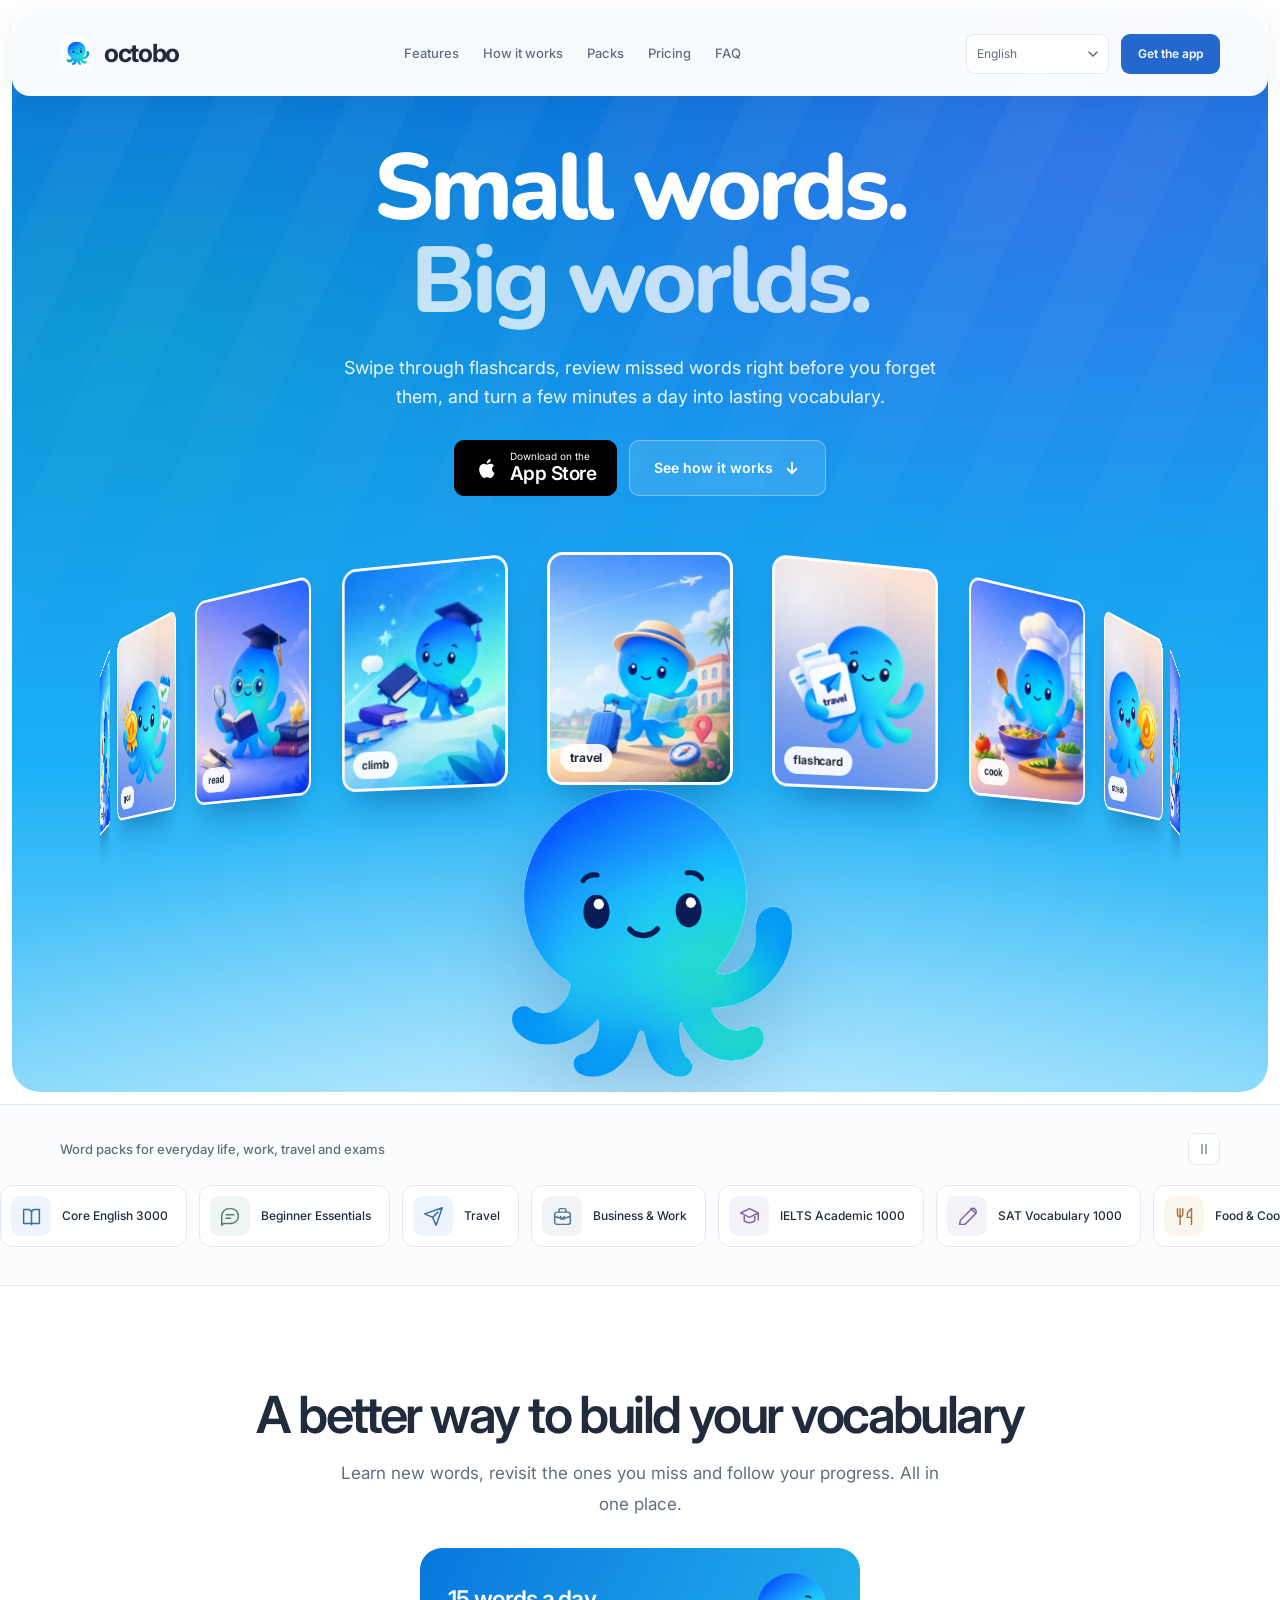
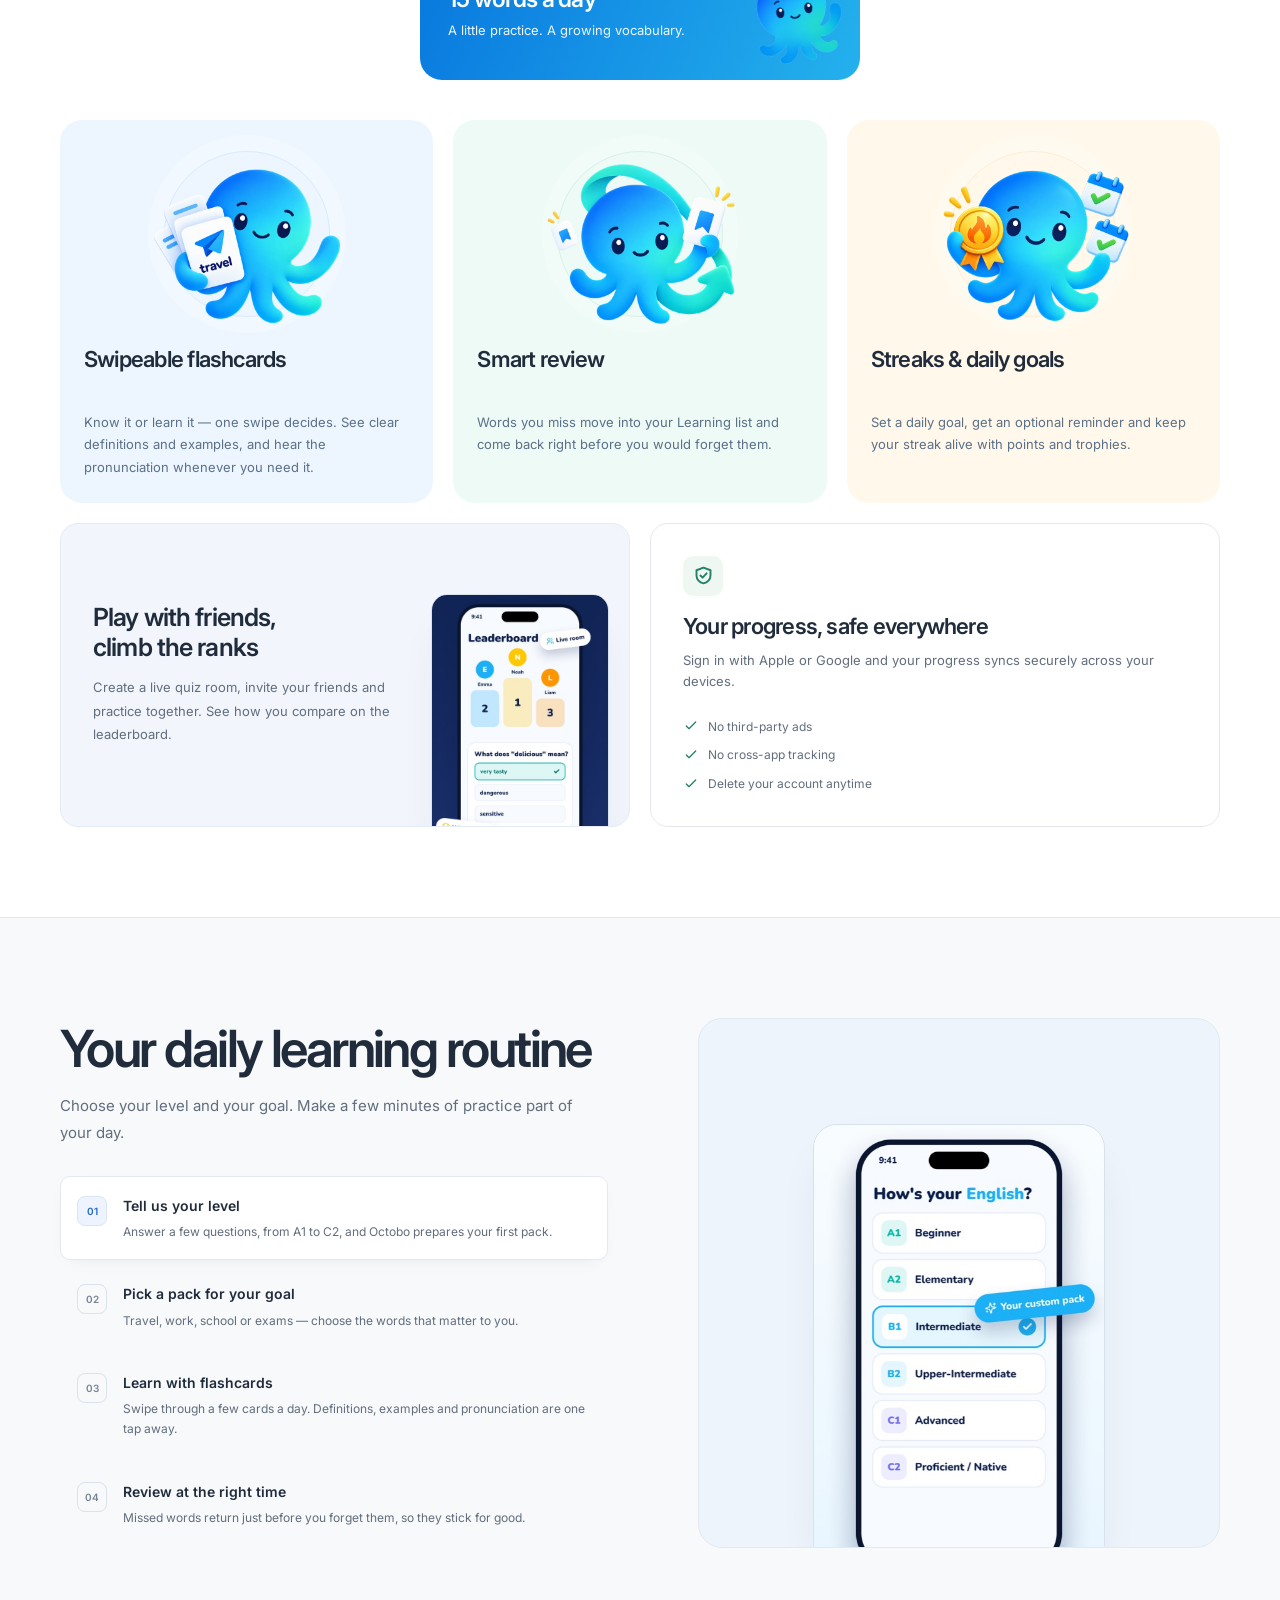
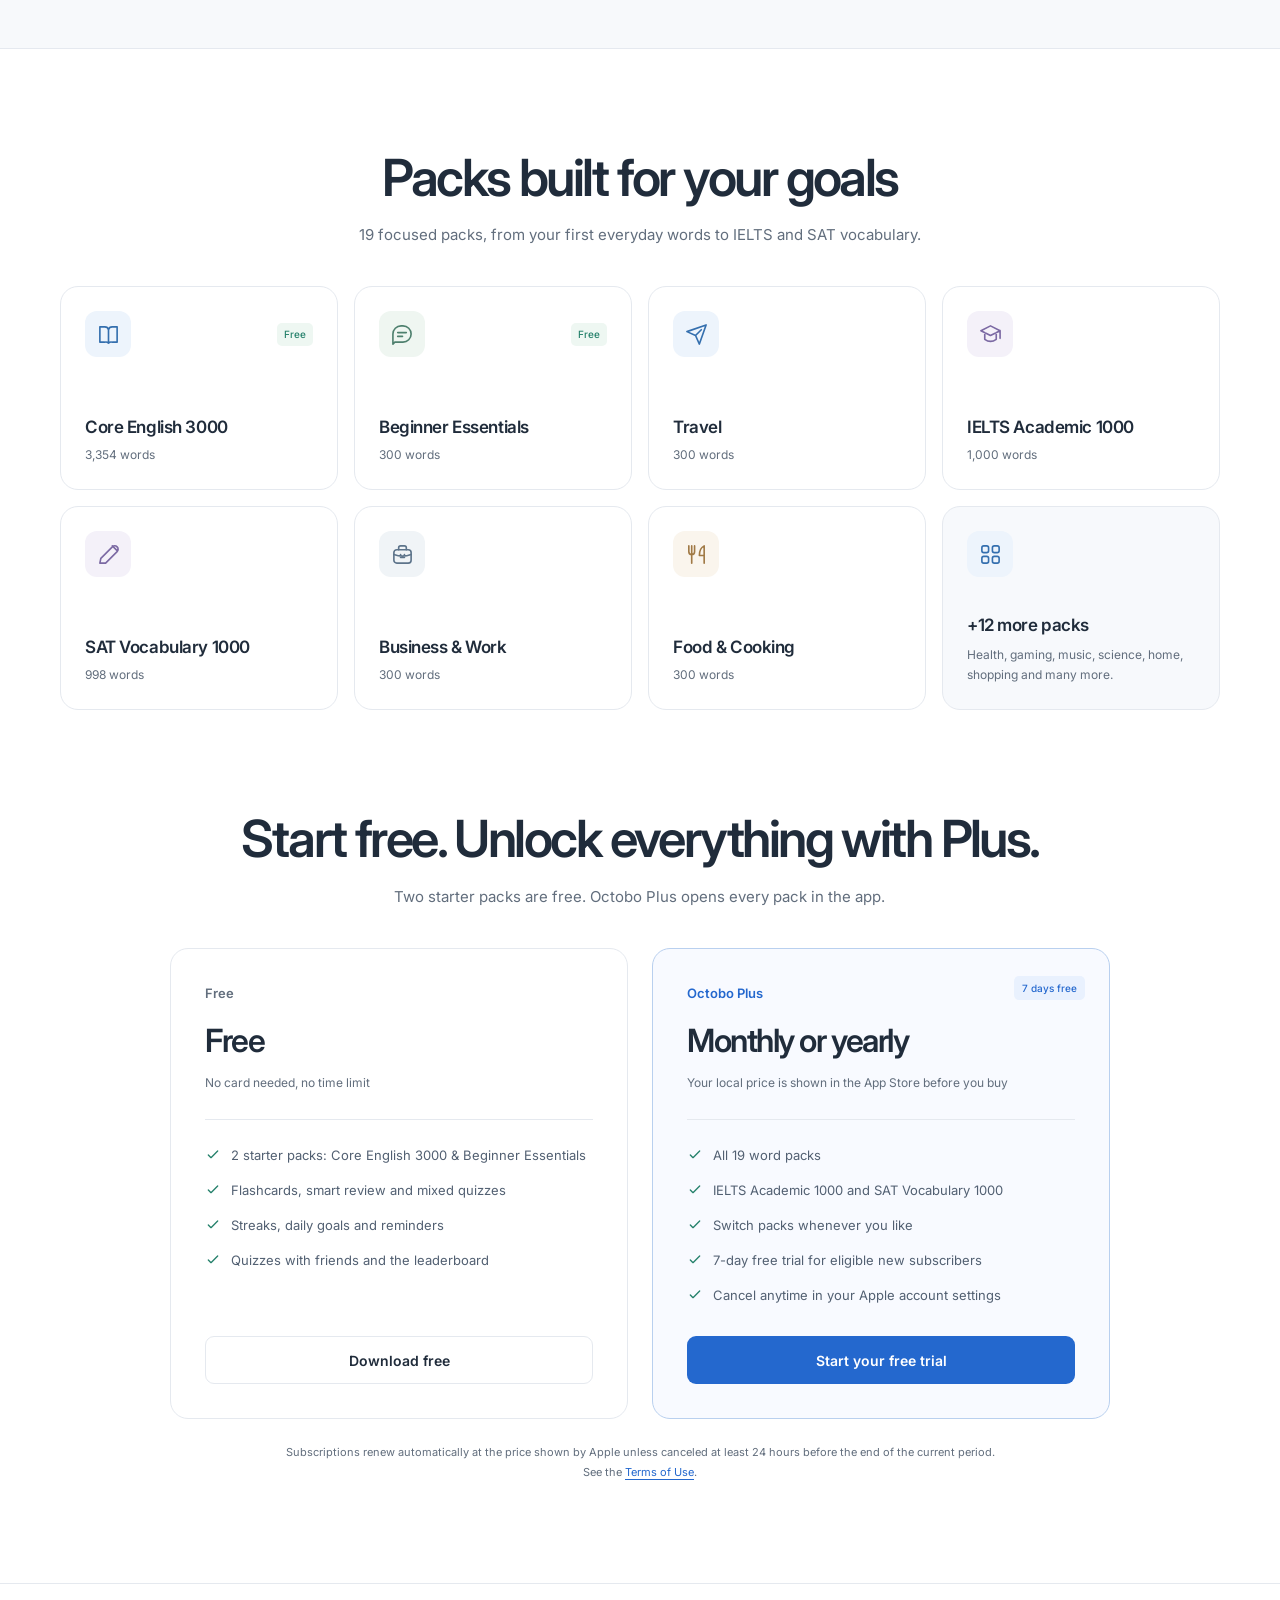
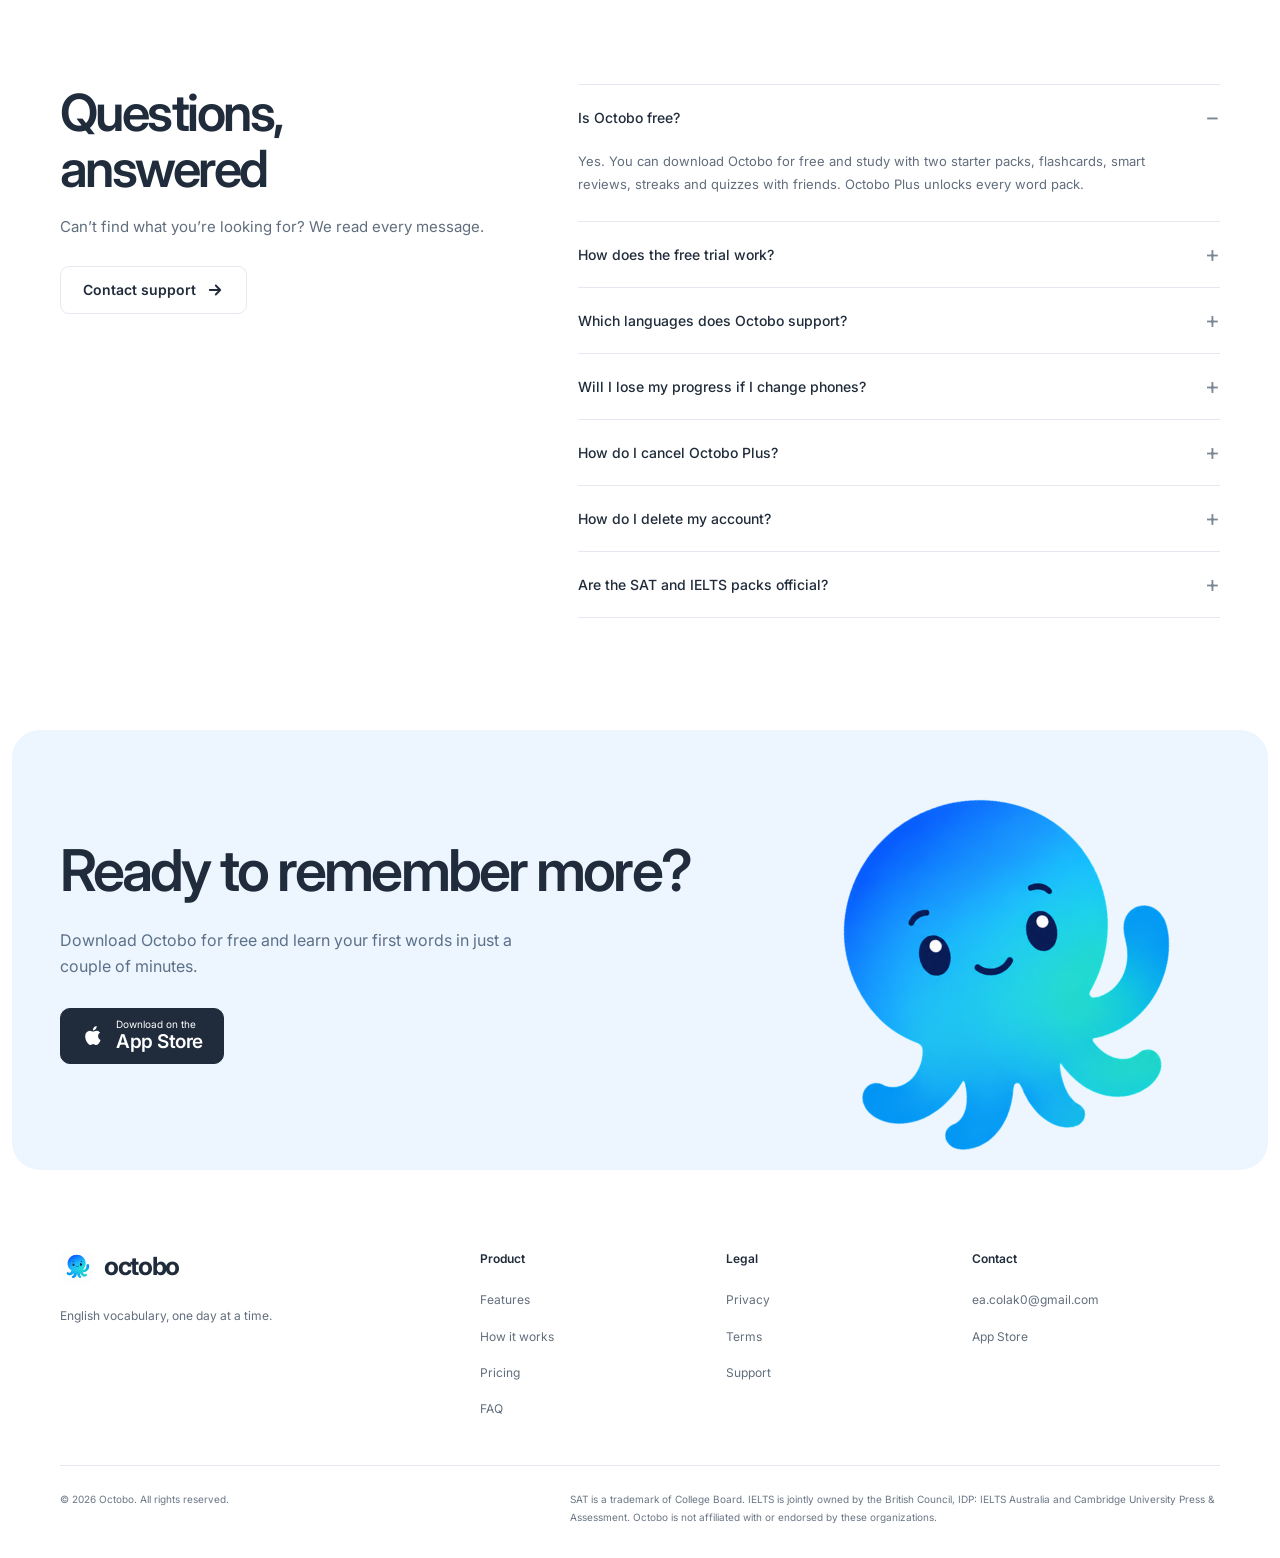
==== index.html @ dd105e6d "Use Octobo illustrations in the hero photo ring Replace the Unsplash stock photos with crops of the " ====
<!doctype html>
<html lang="en" class="no-js">
<head>
  <meta charset="utf-8">
  <meta name="viewport" content="width=device-width, initial-scale=1, viewport-fit=cover">
  <title>Octobo — Learn English words you never forget</title>
  <meta name="description" content="Octobo is an English vocabulary app for iPhone with swipeable flashcards, smart reviews, word packs for every goal, and quizzes with friends." data-i18n-content="home.desc">
  <meta name="theme-color" content="#ffffff">
  <meta name="color-scheme" content="light">
  <meta property="og:title" content="Octobo — Learn English words you never forget">
  <meta property="og:description" content="Swipeable flashcards, smart reviews and word packs for every goal.">
  <meta property="og:image" content="assets/img/mascot.png">
  <meta name="apple-itunes-app" content="app-id=6791548412">
  <link rel="icon" href="assets/img/icon.png">
  <link rel="apple-touch-icon" href="assets/img/icon.png">
  <link rel="preconnect" href="https://fonts.googleapis.com">
  <link rel="preconnect" href="https://fonts.gstatic.com" crossorigin>
  <link rel="stylesheet" href="https://fonts.googleapis.com/css2?family=Inter:wght@400;500;600;700;800&family=Nunito:wght@700;800;900&display=swap">
  <link rel="stylesheet" href="assets/styles.css">
</head>
<body class="home" data-title-key="home.title">

  <header class="nav">
    <div class="nav-inner">
      <a class="brand" href="index.html"><img src="assets/img/icon.png" alt="" width="36" height="36">octobo</a>
      <nav class="nav-links" aria-label="Main">
        <a href="#features" data-i18n="nav.features">Features</a>
        <a href="#how" data-i18n="nav.how">How it works</a>
        <a href="#packs" data-i18n="nav.packs">Packs</a>
        <a href="#pricing" data-i18n="nav.pricing">Pricing</a>
        <a href="#faq" data-i18n="nav.faq">FAQ</a>
      </nav>
      <div class="nav-end">
        <label><span class="visually-hidden" data-i18n="lang.label">Language</span><select class="lang-select lang-picker" aria-label="Language" data-i18n-label="lang.label"></select></label>
        <a class="btn btn-primary nav-cta" href="https://apps.apple.com/app/id6791548412" data-i18n="nav.getapp">Get the app</a>
        <button class="menu-toggle" type="button" aria-expanded="false" aria-label="Menu" data-i18n-label="nav.menu"><span></span><span></span><span></span></button>
      </div>
    </div>
    <div class="mobile-menu">
      <a href="#features" data-i18n="nav.features">Features</a>
      <a href="#how" data-i18n="nav.how">How it works</a>
      <a href="#packs" data-i18n="nav.packs">Packs</a>
      <a href="#pricing" data-i18n="nav.pricing">Pricing</a>
      <a href="#faq" data-i18n="nav.faq">FAQ</a>
      <select class="lang-select lang-picker" aria-label="Language" data-i18n-label="lang.label"></select>
      <a class="btn btn-primary" href="https://apps.apple.com/app/id6791548412" data-i18n="nav.getapp">Get the app</a>
    </div>
  </header>

  <main>
    <!-- Hero -->
    <div class="frame hero-frame">
      <div class="bubbles" data-bubbles="22" aria-hidden="true"></div>
      <section class="hero">
        <div class="hero-copy">
        <h1 data-i18n="hero.h1">Small words.<br><span class="soft">Big worlds.</span></h1>
        <p class="lede" data-i18n="hero.lede">Swipe through flashcards, review missed words right before you forget them, and turn a few minutes a day into lasting vocabulary.</p>
        <div class="hero-actions">
          <a class="store-btn" href="https://apps.apple.com/app/id6791548412">
            <svg viewBox="0 0 24 24" aria-hidden="true"><path d="M16.37 12.62c-.02-2.3 1.88-3.4 1.96-3.46-1.07-1.56-2.73-1.77-3.32-1.8-1.41-.14-2.76.83-3.47.83-.72 0-1.82-.81-2.99-.79-1.54.02-2.96.9-3.75 2.27-1.6 2.78-.41 6.89 1.15 9.14.76 1.1 1.67 2.34 2.86 2.3 1.15-.05 1.58-.74 2.97-.74 1.38 0 1.77.74 2.98.72 1.24-.02 2.02-1.12 2.77-2.23.87-1.28 1.23-2.52 1.25-2.58-.03-.01-2.39-.92-2.41-3.66zM14.1 5.86c.63-.77 1.06-1.83.94-2.89-.91.04-2.02.61-2.67 1.37-.58.67-1.1 1.76-.96 2.8 1.02.08 2.06-.52 2.69-1.28z"/></svg>
            <span><small data-i18n="store.small">Download on the</small><strong data-i18n="store.big">App Store</strong></span>
          </a>
          <a class="btn btn-glass" href="#how"><span data-i18n="hero.secondary">See how it works</span><svg viewBox="0 0 24 24" fill="none" stroke="currentColor" stroke-width="2.4" stroke-linecap="round" stroke-linejoin="round" aria-hidden="true"><path d="M12 5v14M6 13l6 6 6-6"/></svg></a>
        </div>

        </div>
        <div class="hero-stage" aria-hidden="true">
          <div class="photo-arc">
            <div class="photo-ring">
              <figure class="photo-card" style="--i:0"><img src="assets/img/arc/travel.webp" alt="" width="372" height="465" decoding="async"><figcaption>travel</figcaption></figure>
              <figure class="photo-card" style="--i:1"><img src="assets/img/arc/flashcard.webp" alt="" width="372" height="465" decoding="async"><figcaption>flashcard</figcaption></figure>
              <figure class="photo-card" style="--i:2"><img src="assets/img/arc/cook.webp" alt="" width="372" height="465" decoding="async"><figcaption>cook</figcaption></figure>
              <figure class="photo-card" style="--i:3"><img src="assets/img/arc/streak.webp" alt="" width="372" height="465" decoding="async"><figcaption>streak</figcaption></figure>
              <figure class="photo-card" style="--i:4"><img src="assets/img/arc/listen.webp" alt="" width="372" height="465" decoding="async"><figcaption>listen</figcaption></figure>
              <figure class="photo-card" style="--i:5"><img src="assets/img/arc/know.webp" alt="" width="372" height="465" decoding="async"><figcaption>know</figcaption></figure>
              <figure class="photo-card" style="--i:6"><img src="assets/img/arc/work.webp" alt="" width="372" height="465" decoding="async"><figcaption>work</figcaption></figure>
              <figure class="photo-card" style="--i:7"><img src="assets/img/arc/review.webp" alt="" width="372" height="465" decoding="async"><figcaption>review</figcaption></figure>
              <figure class="photo-card" style="--i:8"><img src="assets/img/arc/words.webp" alt="" width="372" height="465" decoding="async"><figcaption>words</figcaption></figure>
              <figure class="photo-card" style="--i:9"><img src="assets/img/arc/goal.webp" alt="" width="372" height="465" decoding="async"><figcaption>goal</figcaption></figure>
              <figure class="photo-card" style="--i:10"><img src="assets/img/arc/read.webp" alt="" width="372" height="465" decoding="async"><figcaption>read</figcaption></figure>
              <figure class="photo-card" style="--i:11"><img src="assets/img/arc/climb.webp" alt="" width="372" height="465" decoding="async"><figcaption>climb</figcaption></figure>
              <figure class="photo-card" style="--i:12"><img src="assets/img/arc/travel.webp" alt="" width="372" height="465" decoding="async"><figcaption>travel</figcaption></figure>
              <figure class="photo-card" style="--i:13"><img src="assets/img/arc/flashcard.webp" alt="" width="372" height="465" decoding="async"><figcaption>flashcard</figcaption></figure>
              <figure class="photo-card" style="--i:14"><img src="assets/img/arc/cook.webp" alt="" width="372" height="465" decoding="async"><figcaption>cook</figcaption></figure>
              <figure class="photo-card" style="--i:15"><img src="assets/img/arc/streak.webp" alt="" width="372" height="465" decoding="async"><figcaption>streak</figcaption></figure>
              <figure class="photo-card" style="--i:16"><img src="assets/img/arc/listen.webp" alt="" width="372" height="465" decoding="async"><figcaption>listen</figcaption></figure>
              <figure class="photo-card" style="--i:17"><img src="assets/img/arc/know.webp" alt="" width="372" height="465" decoding="async"><figcaption>know</figcaption></figure>
              <figure class="photo-card" style="--i:18"><img src="assets/img/arc/work.webp" alt="" width="372" height="465" decoding="async"><figcaption>work</figcaption></figure>
              <figure class="photo-card" style="--i:19"><img src="assets/img/arc/review.webp" alt="" width="372" height="465" decoding="async"><figcaption>review</figcaption></figure>
              <figure class="photo-card" style="--i:20"><img src="assets/img/arc/words.webp" alt="" width="372" height="465" decoding="async"><figcaption>words</figcaption></figure>
              <figure class="photo-card" style="--i:21"><img src="assets/img/arc/goal.webp" alt="" width="372" height="465" decoding="async"><figcaption>goal</figcaption></figure>
              <figure class="photo-card" style="--i:22"><img src="assets/img/arc/read.webp" alt="" width="372" height="465" decoding="async"><figcaption>read</figcaption></figure>
              <figure class="photo-card" style="--i:23"><img src="assets/img/arc/climb.webp" alt="" width="372" height="465" decoding="async"><figcaption>climb</figcaption></figure>
            </div>
          </div>
          <img class="hero-mascot" src="assets/img/mascot.png" alt="" width="640" height="640">
        </div>
      </section>
    </div>

    <!-- Topic icons use one consistent stroke and a restrained palette. -->
    <section class="strip" aria-labelledby="strip-title">
      <div class="shell strip-head"><h2 id="strip-title" data-i18n="strip.label">Word packs for everyday life, work, travel and exams</h2>
        <button class="marquee-toggle" type="button" aria-pressed="false" aria-label="Pause pack animation" data-i18n-label="packs.motion.pause" hidden><svg viewBox="0 0 24 24" fill="none" stroke="currentColor" stroke-width="1.8" stroke-linecap="round" aria-hidden="true"><path class="pause-icon" d="M9 5v14M15 5v14"/><path class="play-icon" d="m9 5 10 7-10 7V5Z"/></svg></button>
      </div>
      <div class="marquee"><div class="marquee-track">
        <div class="marquee-group">
          <a class="pack-pill tone-blue" href="#pack-oxford-all"><span class="pack-icon"><svg viewBox="0 0 24 24" fill="none" stroke="currentColor" stroke-width="1.7" stroke-linecap="round" stroke-linejoin="round" aria-hidden="true"><path d="M12 7v14M3 4h5a4 4 0 0 1 4 3 4 4 0 0 1 4-3h5v16h-5a4 4 0 0 0-4 1 4 4 0 0 0-4-1H3z"/></svg></span><span data-i18n="pack.oxford-all.name">Core English 3000</span></a>
          <a class="pack-pill tone-sage" href="#pack-everyday-conversation"><span class="pack-icon"><svg viewBox="0 0 24 24" fill="none" stroke="currentColor" stroke-width="1.7" stroke-linecap="round" stroke-linejoin="round" aria-hidden="true"><path d="M21 11.5a8.5 8.5 0 0 1-8.5 8.5H4l-2 2V11.5A8.5 8.5 0 0 1 10.5 3h2a8.5 8.5 0 0 1 8.5 8.5Z"/><path d="M7 10h9M7 14h5"/></svg></span><span data-i18n="pack.everyday-conversation.name">Beginner Essentials</span></a>
          <a class="pack-pill tone-blue" href="#pack-travel"><span class="pack-icon"><svg viewBox="0 0 24 24" fill="none" stroke="currentColor" stroke-width="1.7" stroke-linecap="round" stroke-linejoin="round" aria-hidden="true"><path d="m22 2-7 20-4-9L2 9 22 2ZM11 13l6-6"/></svg></span><span data-i18n="pack.travel.name">Travel</span></a>
          <a class="pack-pill tone-slate" href="#pack-business-work"><span class="pack-icon"><svg viewBox="0 0 24 24" fill="none" stroke="currentColor" stroke-width="1.7" stroke-linecap="round" stroke-linejoin="round" aria-hidden="true"><rect x="3" y="7" width="18" height="14" rx="3"/><path d="M8 7V5a2 2 0 0 1 2-2h4a2 2 0 0 1 2 2v2M3 12a25 25 0 0 0 18 0M10 12v3h4v-3"/></svg></span><span data-i18n="pack.business-work.name">Business &amp; Work</span></a>
          <a class="pack-pill tone-violet" href="#pack-ielts-1000"><span class="pack-icon"><svg viewBox="0 0 24 24" fill="none" stroke="currentColor" stroke-width="1.7" stroke-linecap="round" stroke-linejoin="round" aria-hidden="true"><path d="m2 8 10-5 10 5-10 5L2 8ZM6 10v7c4 3 8 3 12 0v-7M22 8v8"/></svg></span><span data-i18n="pack.ielts-1000.name">IELTS Academic 1000</span></a>
          <a class="pack-pill tone-violet" href="#pack-sat-1000"><span class="pack-icon"><svg viewBox="0 0 24 24" fill="none" stroke="currentColor" stroke-width="1.7" stroke-linecap="round" stroke-linejoin="round" aria-hidden="true"><path d="m16 3 5 5M4 16 16 4a3.5 3.5 0 0 1 5 5L9 21H3l1-5Z"/></svg></span><span data-i18n="pack.sat-1000.name">SAT Vocabulary 1000</span></a>
          <a class="pack-pill tone-sand" href="#pack-food-cooking"><span class="pack-icon"><svg viewBox="0 0 24 24" fill="none" stroke="currentColor" stroke-width="1.7" stroke-linecap="round" stroke-linejoin="round" aria-hidden="true"><path d="M4 3v6a3 3 0 0 0 6 0V3M7 3v18M20 21V3c-4 2-5 6-5 10h5"/></svg></span><span data-i18n="pack.food-cooking.name">Food &amp; Cooking</span></a>
          <a class="pack-pill tone-slate" href="#packs"><span class="pack-icon"><svg viewBox="0 0 24 24" fill="none" stroke="currentColor" stroke-width="1.7" stroke-linecap="round" stroke-linejoin="round" aria-hidden="true"><rect x="2" y="3" width="20" height="14" rx="2"/><path d="M8 21h8M12 17v4M9 8l-3 2 3 2M15 8l3 2-3 2"/></svg></span><span data-i18n="pack.technology-media.name">Technology &amp; Media</span></a>
          <a class="pack-pill tone-sage" href="#packs"><span class="pack-icon"><svg viewBox="0 0 24 24" fill="none" stroke="currentColor" stroke-width="1.7" stroke-linecap="round" stroke-linejoin="round" aria-hidden="true"><path d="M20 3C8 2 2 7 5 15s16 4 15-12ZM4 21l11-11"/></svg></span><span data-i18n="pack.nature-environment.name">Nature &amp; Environment</span></a>
          <a class="pack-pill tone-sand" href="#packs"><span class="pack-icon"><svg viewBox="0 0 24 24" fill="none" stroke="currentColor" stroke-width="1.7" stroke-linecap="round" stroke-linejoin="round" aria-hidden="true"><path d="M2 12h5l3-8 4 16 3-8h5"/></svg></span><span data-i18n="pack.sports-fitness.name">Sports &amp; Fitness</span></a>
          <a class="pack-pill tone-violet" href="#packs"><span class="pack-icon"><svg viewBox="0 0 24 24" fill="none" stroke="currentColor" stroke-width="1.7" stroke-linecap="round" stroke-linejoin="round" aria-hidden="true"><path d="M9 18V5l12-2v13M9 9l12-2"/><ellipse cx="6" cy="18" rx="3" ry="3"/><ellipse cx="18" cy="16" rx="3" ry="3"/></svg></span><span data-i18n="pack.music-entertainment.name">Music &amp; Entertainment</span></a>
          <a class="pack-pill tone-blue" href="#packs"><span class="pack-icon"><svg viewBox="0 0 24 24" fill="none" stroke="currentColor" stroke-width="1.7" stroke-linecap="round" stroke-linejoin="round" aria-hidden="true"><path d="M9 3h6M10 3v6L4 19a1.4 1.4 0 0 0 1.2 2h13.6a1.4 1.4 0 0 0 1.2-2L14 9V3M7 15h10"/></svg></span><span data-i18n="pack.science-discovery.name">Science &amp; Discovery</span></a>
        </div>
        <div class="marquee-group" aria-hidden="true">
          <a class="pack-pill tone-blue" href="#pack-oxford-all" tabindex="-1"><span class="pack-icon"><svg viewBox="0 0 24 24" fill="none" stroke="currentColor" stroke-width="1.7" stroke-linecap="round" stroke-linejoin="round" aria-hidden="true"><path d="M12 7v14M3 4h5a4 4 0 0 1 4 3 4 4 0 0 1 4-3h5v16h-5a4 4 0 0 0-4 1 4 4 0 0 0-4-1H3z"/></svg></span><span data-i18n="pack.oxford-all.name">Core English 3000</span></a>
          <a class="pack-pill tone-sage" href="#pack-everyday-conversation" tabindex="-1"><span class="pack-icon"><svg viewBox="0 0 24 24" fill="none" stroke="currentColor" stroke-width="1.7" stroke-linecap="round" stroke-linejoin="round" aria-hidden="true"><path d="M21 11.5a8.5 8.5 0 0 1-8.5 8.5H4l-2 2V11.5A8.5 8.5 0 0 1 10.5 3h2a8.5 8.5 0 0 1 8.5 8.5Z"/><path d="M7 10h9M7 14h5"/></svg></span><span data-i18n="pack.everyday-conversation.name">Beginner Essentials</span></a>
          <a class="pack-pill tone-blue" href="#pack-travel" tabindex="-1"><span class="pack-icon"><svg viewBox="0 0 24 24" fill="none" stroke="currentColor" stroke-width="1.7" stroke-linecap="round" stroke-linejoin="round" aria-hidden="true"><path d="m22 2-7 20-4-9L2 9 22 2ZM11 13l6-6"/></svg></span><span data-i18n="pack.travel.name">Travel</span></a>
          <a class="pack-pill tone-slate" href="#pack-business-work" tabindex="-1"><span class="pack-icon"><svg viewBox="0 0 24 24" fill="none" stroke="currentColor" stroke-width="1.7" stroke-linecap="round" stroke-linejoin="round" aria-hidden="true"><rect x="3" y="7" width="18" height="14" rx="3"/><path d="M8 7V5a2 2 0 0 1 2-2h4a2 2 0 0 1 2 2v2M3 12a25 25 0 0 0 18 0M10 12v3h4v-3"/></svg></span><span data-i18n="pack.business-work.name">Business &amp; Work</span></a>
          <a class="pack-pill tone-violet" href="#pack-ielts-1000" tabindex="-1"><span class="pack-icon"><svg viewBox="0 0 24 24" fill="none" stroke="currentColor" stroke-width="1.7" stroke-linecap="round" stroke-linejoin="round" aria-hidden="true"><path d="m2 8 10-5 10 5-10 5L2 8ZM6 10v7c4 3 8 3 12 0v-7M22 8v8"/></svg></span><span data-i18n="pack.ielts-1000.name">IELTS Academic 1000</span></a>
          <a class="pack-pill tone-violet" href="#pack-sat-1000" tabindex="-1"><span class="pack-icon"><svg viewBox="0 0 24 24" fill="none" stroke="currentColor" stroke-width="1.7" stroke-linecap="round" stroke-linejoin="round" aria-hidden="true"><path d="m16 3 5 5M4 16 16 4a3.5 3.5 0 0 1 5 5L9 21H3l1-5Z"/></svg></span><span data-i18n="pack.sat-1000.name">SAT Vocabulary 1000</span></a>
          <a class="pack-pill tone-sand" href="#pack-food-cooking" tabindex="-1"><span class="pack-icon"><svg viewBox="0 0 24 24" fill="none" stroke="currentColor" stroke-width="1.7" stroke-linecap="round" stroke-linejoin="round" aria-hidden="true"><path d="M4 3v6a3 3 0 0 0 6 0V3M7 3v18M20 21V3c-4 2-5 6-5 10h5"/></svg></span><span data-i18n="pack.food-cooking.name">Food &amp; Cooking</span></a>
          <a class="pack-pill tone-slate" href="#packs" tabindex="-1"><span class="pack-icon"><svg viewBox="0 0 24 24" fill="none" stroke="currentColor" stroke-width="1.7" stroke-linecap="round" stroke-linejoin="round" aria-hidden="true"><rect x="2" y="3" width="20" height="14" rx="2"/><path d="M8 21h8M12 17v4M9 8l-3 2 3 2M15 8l3 2-3 2"/></svg></span><span data-i18n="pack.technology-media.name">Technology &amp; Media</span></a>
          <a class="pack-pill tone-sage" href="#packs" tabindex="-1"><span class="pack-icon"><svg viewBox="0 0 24 24" fill="none" stroke="currentColor" stroke-width="1.7" stroke-linecap="round" stroke-linejoin="round" aria-hidden="true"><path d="M20 3C8 2 2 7 5 15s16 4 15-12ZM4 21l11-11"/></svg></span><span data-i18n="pack.nature-environment.name">Nature &amp; Environment</span></a>
          <a class="pack-pill tone-sand" href="#packs" tabindex="-1"><span class="pack-icon"><svg viewBox="0 0 24 24" fill="none" stroke="currentColor" stroke-width="1.7" stroke-linecap="round" stroke-linejoin="round" aria-hidden="true"><path d="M2 12h5l3-8 4 16 3-8h5"/></svg></span><span data-i18n="pack.sports-fitness.name">Sports &amp; Fitness</span></a>
          <a class="pack-pill tone-violet" href="#packs" tabindex="-1"><span class="pack-icon"><svg viewBox="0 0 24 24" fill="none" stroke="currentColor" stroke-width="1.7" stroke-linecap="round" stroke-linejoin="round" aria-hidden="true"><path d="M9 18V5l12-2v13M9 9l12-2"/><ellipse cx="6" cy="18" rx="3" ry="3"/><ellipse cx="18" cy="16" rx="3" ry="3"/></svg></span><span data-i18n="pack.music-entertainment.name">Music &amp; Entertainment</span></a>
          <a class="pack-pill tone-blue" href="#packs" tabindex="-1"><span class="pack-icon"><svg viewBox="0 0 24 24" fill="none" stroke="currentColor" stroke-width="1.7" stroke-linecap="round" stroke-linejoin="round" aria-hidden="true"><path d="M9 3h6M10 3v6L4 19a1.4 1.4 0 0 0 1.2 2h13.6a1.4 1.4 0 0 0 1.2-2L14 9V3M7 15h10"/></svg></span><span data-i18n="pack.science-discovery.name">Science &amp; Discovery</span></a>
        </div>
      </div></div>
    </section>

    <!-- Features -->
    <section class="section features-section" id="features">
      <div class="shell">
        <div class="section-head center feature-intro">
          <div>
            <h2 class="h2" data-i18n="feat.h2">A better way to build your vocabulary</h2>
            <p class="sub" data-i18n="feat.lede">Learn new words, revisit the ones you miss and follow your progress. All in one place.</p>
          </div>
        </div>

        <div class="habit-card" data-reveal>
          <div><h3 data-i18n="hero.chip.goal">15 words a day</h3><p data-i18n="feat.mini.p">A little practice. A growing vocabulary.</p></div>
          <img src="assets/img/mascot.png" width="640" height="640" alt="" loading="lazy">
        </div>
      </div>
      <div class="feature-stories shell">
        <article class="feature-story story-blue">
          <div class="story-grid">
            <div class="story-copy">
              <h3 data-i18n="feat.1.h" data-reveal>Swipeable flashcards</h3>
              <p data-i18n="feat.1.p" data-reveal>Know it or learn it — one swipe decides. See clear definitions and examples, and hear the pronunciation whenever you need it.</p>
            </div>
            <div class="story-art" data-reveal>
              <img src="assets/img/scene-1.webp" srcset="assets/img/scene-1-small.webp 640w, assets/img/scene-1.webp 1280w" sizes="(max-width: 960px) 168px, 200px" alt="" width="1280" height="1280" loading="lazy" decoding="async">
            </div>
          </div>
        </article>
        <article class="feature-story story-mint">
          <div class="story-grid">
            <div class="story-copy">
              <h3 data-i18n="feat.2.h" data-reveal>Smart review</h3>
              <p data-i18n="feat.2.p" data-reveal>Words you miss move into your Learning list and come back right before you would forget them.</p>
            </div>
            <div class="story-art" data-reveal>
              <img src="assets/img/scene-2.webp" srcset="assets/img/scene-2-small.webp 640w, assets/img/scene-2.webp 1280w" sizes="(max-width: 960px) 168px, 200px" alt="" width="1280" height="1280" loading="lazy" decoding="async">
            </div>
          </div>
        </article>
        <article class="feature-story story-warm">
          <div class="story-grid">
            <div class="story-copy">
              <h3 data-i18n="feat.3.h" data-reveal>Streaks & daily goals</h3>
              <p data-i18n="feat.3.p" data-reveal>Set a daily goal, get an optional reminder and keep your streak alive with points and trophies.</p>
            </div>
            <div class="story-art" data-reveal>
              <img src="assets/img/scene-3.webp" srcset="assets/img/scene-3-small.webp 640w, assets/img/scene-3.webp 1280w" sizes="(max-width: 960px) 168px, 200px" alt="" width="1280" height="1280" loading="lazy" decoding="async">
            </div>
          </div>
        </article>
      </div>
      <div class="shell">
        <div class="cards-2">
          <article class="wide-card">
            <div class="copy">
              <h3 data-i18n="feat.4.h">Play with friends, climb the ranks</h3>
              <p data-i18n="feat.4.p">Create a live quiz room, invite your friends and practice together. See how you compare on the leaderboard.</p>
            </div>
            <div class="phone"><img src="assets/img/screen-06.jpg" alt="Octobo leaderboard and live quiz question" width="1000" height="2167" loading="lazy"></div>
          </article>
          <article class="trust-card">
            <span class="shield"><svg viewBox="0 0 24 24" fill="none" stroke="currentColor" stroke-width="2.2" stroke-linecap="round" stroke-linejoin="round" aria-hidden="true"><path d="M12 3l8 3v6c0 4.5-3.4 8.3-8 9-4.6-.7-8-4.5-8-9V6z"/><path d="M8.5 12l2.5 2.5 4.5-5"/></svg></span>
            <h3 data-i18n="feat.5.h">Your progress, safe everywhere</h3>
            <p data-i18n="feat.5.p">Sign in with Apple or Google and your progress syncs securely across your devices.</p>
            <ul class="checks">
              <li data-i18n="feat.5.li1">No third-party ads</li>
              <li data-i18n="feat.5.li2">No cross-app tracking</li>
              <li data-i18n="feat.5.li3">Delete your account anytime</li>
            </ul>
          </article>
        </div>
      </div>
    </section>

    <!-- How it works -->
    <div class="how" id="how">
      <section class="section">
        <div class="shell how-grid">
          <div class="how-copy">
            <h2 class="h2" data-i18n="how.h2">Your daily learning routine</h2>
            <p class="sub" data-i18n="how.lede">Choose your level and your goal. Make a few minutes of practice part of your day.</p>
            <ol class="steps">
              <li><button class="step active" type="button" id="step-1" aria-controls="shot-1" data-step="0"><span class="step-number">01</span><span class="step-copy"><span class="step-title" data-i18n="how.1.h">Tell us your level</span><span class="step-description" data-i18n="how.1.p">Answer a few questions, from A1 to C2, and Octobo prepares your first pack.</span></span></button></li>
              <li><button class="step" type="button" id="step-2" aria-controls="shot-2" data-step="1"><span class="step-number">02</span><span class="step-copy"><span class="step-title" data-i18n="how.2.h">Pick a pack for your goal</span><span class="step-description" data-i18n="how.2.p">Travel, work, school or exams — choose the words that matter to you.</span></span></button></li>
              <li><button class="step" type="button" id="step-3" aria-controls="shot-3" data-step="2"><span class="step-number">03</span><span class="step-copy"><span class="step-title" data-i18n="how.3.h">Learn with flashcards</span><span class="step-description" data-i18n="how.3.p">Swipe through a few cards a day. Definitions, examples and pronunciation are one tap away.</span></span></button></li>
              <li><button class="step" type="button" id="step-4" aria-controls="shot-4" data-step="3"><span class="step-number">04</span><span class="step-copy"><span class="step-title" data-i18n="how.4.h">Review at the right time</span><span class="step-description" data-i18n="how.4.p">Missed words return just before you forget them, so they stick for good.</span></span></button></li>
            </ol>
          </div>
          <div class="shots">
            <figure class="shot tone-blue" id="shot-1" aria-labelledby="step-1">
              <div class="phone"><img src="assets/img/screen-04.jpg" alt="Choosing an English level from A1 to C2" width="1000" height="2167" loading="lazy"></div>
            </figure>
            <figure class="shot tone-violet" id="shot-2" aria-labelledby="step-2">
              <div class="phone"><img src="assets/img/screen-03.jpg" alt="Word packs for travel, business, IELTS and SAT" width="1000" height="2167" loading="lazy"></div>
            </figure>
            <figure class="shot tone-blue" id="shot-3" aria-labelledby="step-3">
              <div class="phone"><img src="assets/img/screen-01.jpg" alt="A flashcard for the word travel" width="1000" height="2167" loading="lazy"></div>
            </figure>
            <figure class="shot tone-sage" id="shot-4" aria-labelledby="step-4">
              <div class="phone"><img src="assets/img/screen-02.jpg" alt="Learning list with words scheduled for review" width="1000" height="2167" loading="lazy"></div>
            </figure>
          </div>
        </div>
      </section>
    </div>

    <!-- Packs -->
    <section class="section" id="packs">
      <div class="shell">
        <div class="section-head center">
          <div>
            <h2 class="h2" data-i18n="packs.h2">Packs built for your goals</h2>
            <p class="sub" data-i18n="packs.lede">19 focused packs, from your first everyday words to IELTS and SAT vocabulary.</p>
          </div>
        </div>
        <div class="packs-grid">
          <article class="pack-card tone-blue" id="pack-oxford-all"><div class="pack-card-top"><span class="pack-icon"><svg viewBox="0 0 24 24" fill="none" stroke="currentColor" stroke-width="1.7" stroke-linecap="round" stroke-linejoin="round" aria-hidden="true"><path d="M12 7v14M3 4h5a4 4 0 0 1 4 3 4 4 0 0 1 4-3h5v16h-5a4 4 0 0 0-4 1 4 4 0 0 0-4-1H3z"/></svg></span><span class="badge"><span data-i18n="packs.free">Free</span></span></div><div class="meta"><h3 data-i18n="pack.oxford-all.name">Core English 3000</h3><span class="count">3,354 <span data-i18n="packs.words">words</span></span></div></article>
          <article class="pack-card tone-sage" id="pack-everyday-conversation"><div class="pack-card-top"><span class="pack-icon"><svg viewBox="0 0 24 24" fill="none" stroke="currentColor" stroke-width="1.7" stroke-linecap="round" stroke-linejoin="round" aria-hidden="true"><path d="M21 11.5a8.5 8.5 0 0 1-8.5 8.5H4l-2 2V11.5A8.5 8.5 0 0 1 10.5 3h2a8.5 8.5 0 0 1 8.5 8.5Z"/><path d="M7 10h9M7 14h5"/></svg></span><span class="badge"><span data-i18n="packs.free">Free</span></span></div><div class="meta"><h3 data-i18n="pack.everyday-conversation.name">Beginner Essentials</h3><span class="count">300 <span data-i18n="packs.words">words</span></span></div></article>
          <article class="pack-card tone-blue" id="pack-travel"><div class="pack-card-top"><span class="pack-icon"><svg viewBox="0 0 24 24" fill="none" stroke="currentColor" stroke-width="1.7" stroke-linecap="round" stroke-linejoin="round" aria-hidden="true"><path d="m22 2-7 20-4-9L2 9 22 2ZM11 13l6-6"/></svg></span></div><div class="meta"><h3 data-i18n="pack.travel.name">Travel</h3><span class="count">300 <span data-i18n="packs.words">words</span></span></div></article>
          <article class="pack-card pack-extra tone-violet" id="pack-ielts-1000"><div class="pack-card-top"><span class="pack-icon"><svg viewBox="0 0 24 24" fill="none" stroke="currentColor" stroke-width="1.7" stroke-linecap="round" stroke-linejoin="round" aria-hidden="true"><path d="m2 8 10-5 10 5-10 5L2 8ZM6 10v7c4 3 8 3 12 0v-7M22 8v8"/></svg></span></div><div class="meta"><h3 data-i18n="pack.ielts-1000.name">IELTS Academic 1000</h3><span class="count">1,000 <span data-i18n="packs.words">words</span></span></div></article>
          <article class="pack-card pack-extra tone-violet" id="pack-sat-1000"><div class="pack-card-top"><span class="pack-icon"><svg viewBox="0 0 24 24" fill="none" stroke="currentColor" stroke-width="1.7" stroke-linecap="round" stroke-linejoin="round" aria-hidden="true"><path d="m16 3 5 5M4 16 16 4a3.5 3.5 0 0 1 5 5L9 21H3l1-5Z"/></svg></span></div><div class="meta"><h3 data-i18n="pack.sat-1000.name">SAT Vocabulary 1000</h3><span class="count">998 <span data-i18n="packs.words">words</span></span></div></article>
          <article class="pack-card pack-extra tone-slate" id="pack-business-work"><div class="pack-card-top"><span class="pack-icon"><svg viewBox="0 0 24 24" fill="none" stroke="currentColor" stroke-width="1.7" stroke-linecap="round" stroke-linejoin="round" aria-hidden="true"><rect x="3" y="7" width="18" height="14" rx="3"/><path d="M8 7V5a2 2 0 0 1 2-2h4a2 2 0 0 1 2 2v2M3 12a25 25 0 0 0 18 0M10 12v3h4v-3"/></svg></span></div><div class="meta"><h3 data-i18n="pack.business-work.name">Business &amp; Work</h3><span class="count">300 <span data-i18n="packs.words">words</span></span></div></article>
          <article class="pack-card pack-extra tone-sand" id="pack-food-cooking"><div class="pack-card-top"><span class="pack-icon"><svg viewBox="0 0 24 24" fill="none" stroke="currentColor" stroke-width="1.7" stroke-linecap="round" stroke-linejoin="round" aria-hidden="true"><path d="M4 3v6a3 3 0 0 0 6 0V3M7 3v18M20 21V3c-4 2-5 6-5 10h5"/></svg></span></div><div class="meta"><h3 data-i18n="pack.food-cooking.name">Food &amp; Cooking</h3><span class="count">300 <span data-i18n="packs.words">words</span></span></div></article>
          <article class="pack-card more tone-blue" id="pack-more"><span class="pack-icon"><svg viewBox="0 0 24 24" fill="none" stroke="currentColor" stroke-width="1.7" stroke-linecap="round" stroke-linejoin="round" aria-hidden="true"><rect x="3" y="3" width="7" height="7" rx="2"/><rect x="14" y="3" width="7" height="7" rx="2"/><rect x="3" y="14" width="7" height="7" rx="2"/><rect x="14" y="14" width="7" height="7" rx="2"/></svg></span><div class="meta"><h3><span class="packs-desktop-copy" data-i18n="packs.more.h">+12 more packs</span><span class="packs-mobile-copy" data-i18n="packs.more.mobile.h">+16 more packs</span></h3><p><span class="packs-desktop-copy" data-i18n="packs.more.p">Health, gaming, music, science, home, shopping and many more.</span><span class="packs-mobile-copy" data-i18n="packs.more.mobile.p">IELTS, SAT, work and more.</span></p></div></article>
        </div>
      </div>
    </section>

    <!-- Pricing -->
    <section class="section pricing-section" id="pricing">
      <div class="shell">
        <div class="section-head center">
          <div>
            <h2 class="h2" data-i18n="price.h2">Start free. Unlock everything with Plus.</h2>
            <p class="sub" data-i18n="price.lede">Two starter packs are free. Octobo Plus opens every pack in the app.</p>
          </div>
        </div>
        <div class="price-grid">
          <article class="price">
            <span class="name" data-i18n="price.free.name">Free</span>
            <div class="amount" data-i18n="price.free.price">Free</div>
            <p class="note" data-i18n="price.free.note">No card needed, no time limit</p>
            <ul>
              <li data-i18n="price.free.f1">2 starter packs: Core English 3000 &amp; Beginner Essentials</li>
              <li data-i18n="price.free.f2">Flashcards, smart review and mixed quizzes</li>
              <li data-i18n="price.free.f3">Streaks, daily goals and reminders</li>
              <li data-i18n="price.free.f4">Quizzes with friends and the leaderboard</li>
            </ul>
            <a class="btn btn-ghost" href="https://apps.apple.com/app/id6791548412" data-i18n="price.free.cta">Download free</a>
          </article>
          <article class="price plus">
            <span class="ribbon" data-i18n="price.plus.badge">7 days free</span>
            <span class="name" data-i18n="price.plus.name">Octobo Plus</span>
            <div class="amount" data-i18n="price.plus.price">Monthly or yearly</div>
            <p class="note" data-i18n="price.plus.note">Your local price is shown in the App Store before you buy</p>
            <ul>
              <li data-i18n="price.plus.f1">All 19 word packs</li>
              <li data-i18n="price.plus.f2">IELTS Academic 1000 and SAT Vocabulary 1000</li>
              <li data-i18n="price.plus.f3">Switch packs whenever you like</li>
              <li data-i18n="price.plus.f4">7-day free trial for eligible new subscribers</li>
              <li data-i18n="price.plus.f5">Cancel anytime in your Apple account settings</li>
            </ul>
            <a class="btn" href="https://apps.apple.com/app/id6791548412" data-i18n="price.plus.cta">Start your free trial</a>
          </article>
        </div>
        <p class="fine" data-i18n="price.fine">Subscriptions renew automatically at the price shown by Apple unless canceled at least 24 hours before the end of the current period. See the <a href="terms/index.html">Terms of Use</a>.</p>
      </div>
    </section>

    <!-- FAQ -->
    <section class="section" id="faq">
      <div class="shell faq-grid">
        <div class="faq-side">
          <h2 class="h2" data-i18n="faq.h2">Questions, answered</h2>
          <p class="sub" data-i18n="faq.lede">Can’t find what you’re looking for? We read every message.</p>
          <a class="btn btn-ghost" href="support/index.html"><span data-i18n="faq.contact">Contact support</span><svg viewBox="0 0 24 24" fill="none" stroke="currentColor" stroke-width="2.4" stroke-linecap="round" stroke-linejoin="round" aria-hidden="true"><path d="M5 12h14M13 6l6 6-6 6"/></svg></a>
        </div>
        <div class="faq-list">
          <details class="faq-item" open><summary data-i18n="faq.q1">Is Octobo free?</summary><p data-i18n="faq.a1">Yes. You can download Octobo for free and study with two starter packs, flashcards, smart reviews, streaks and quizzes with friends. Octobo Plus unlocks every word pack.</p></details>
          <details class="faq-item"><summary data-i18n="faq.q2">How does the free trial work?</summary><p data-i18n="faq.a2">Eligible new subscribers can try Octobo Plus free for 7 days. The trial becomes a paid monthly or yearly subscription unless you cancel at least 24 hours before it ends.</p></details>
          <details class="faq-item"><summary data-i18n="faq.q3">Which languages does Octobo support?</summary><p data-i18n="faq.a3">The app is available in English, Spanish, Turkish, Korean, Portuguese (Brazil) and Japanese. Menus and word meanings use your language; English words and examples stay in English.</p></details>
          <details class="faq-item"><summary data-i18n="faq.q4">Will I lose my progress if I change phones?</summary><p data-i18n="faq.a4">No. Sign in with Apple or Google and your learning progress syncs securely to your account, so you can pick up where you left off.</p></details>
          <details class="faq-item"><summary data-i18n="faq.q5">How do I cancel Octobo Plus?</summary><p data-i18n="faq.a5">Open your Apple account settings and go to Subscriptions. Deleting your Octobo account does not cancel a subscription.</p></details>
          <details class="faq-item"><summary data-i18n="faq.q6">How do I delete my account?</summary><p data-i18n="faq.a6">Go to Profile → Settings → Account → Delete account. This permanently removes your synced learning data and cannot be undone.</p></details>
          <details class="faq-item"><summary data-i18n="faq.q7">Are the SAT and IELTS packs official?</summary><p data-i18n="faq.a7">No. They are unofficial study resources and are not affiliated with or endorsed by their respective trademark owners.</p></details>
        </div>
      </div>
    </section>

    <!-- CTA -->
    <div class="frame cta-frame">
      <img class="cta-mascot" src="assets/img/mascot.png" width="640" height="640" alt="" loading="lazy">
      <section class="cta shell">
        <h2 class="" data-i18n="cta.h2">Ready to remember more?</h2>
        <p class="" data-i18n="cta.p">Download Octobo for free and learn your first words in just a couple of minutes.</p>
        <a class="store-btn" href="https://apps.apple.com/app/id6791548412">
          <svg viewBox="0 0 24 24" aria-hidden="true"><path d="M16.37 12.62c-.02-2.3 1.88-3.4 1.96-3.46-1.07-1.56-2.73-1.77-3.32-1.8-1.41-.14-2.76.83-3.47.83-.72 0-1.82-.81-2.99-.79-1.54.02-2.96.9-3.75 2.27-1.6 2.78-.41 6.89 1.15 9.14.76 1.1 1.67 2.34 2.86 2.3 1.15-.05 1.58-.74 2.97-.74 1.38 0 1.77.74 2.98.72 1.24-.02 2.02-1.12 2.77-2.23.87-1.28 1.23-2.52 1.25-2.58-.03-.01-2.39-.92-2.41-3.66zM14.1 5.86c.63-.77 1.06-1.83.94-2.89-.91.04-2.02.61-2.67 1.37-.58.67-1.1 1.76-.96 2.8 1.02.08 2.06-.52 2.69-1.28z"/></svg>
          <span><small data-i18n="store.small">Download on the</small><strong data-i18n="store.big">App Store</strong></span>
        </a>
      </section>
    </div>
  </main>

  <footer class="footer">
    <div class="shell">
      <div class="foot-grid">
        <div>
          <a class="brand" href="index.html"><img src="assets/img/icon.png" alt="" width="36" height="36">octobo</a>
          <p data-i18n="foot.tagline">English vocabulary, one day at a time.</p>
        </div>
        <div>
          <h4 data-i18n="foot.product">Product</h4>
          <ul>
            <li><a href="#features" data-i18n="nav.features">Features</a></li>
            <li><a href="#how" data-i18n="nav.how">How it works</a></li>
            <li><a href="#pricing" data-i18n="nav.pricing">Pricing</a></li>
            <li><a href="#faq" data-i18n="nav.faq">FAQ</a></li>
          </ul>
        </div>
        <div>
          <h4 data-i18n="foot.legal">Legal</h4>
          <ul>
            <li><a href="privacy/index.html" data-i18n="nav.privacy">Privacy</a></li>
            <li><a href="terms/index.html" data-i18n="nav.terms">Terms</a></li>
            <li><a href="support/index.html" data-i18n="nav.support">Support</a></li>
          </ul>
        </div>
        <div>
          <h4 data-i18n="foot.contact">Contact</h4>
          <ul>
            <li><a href="mailto:ea.colak0@gmail.com">ea.colak0@gmail.com</a></li>
            <li><a href="https://apps.apple.com/app/id6791548412">App Store</a></li>
          </ul>
        </div>
      </div>
      <div class="foot-bottom">
        <p>© <span data-year>2026</span> Octobo. <span data-i18n="foot.rights">All rights reserved.</span></p>
        <p data-i18n="foot.disclaimer">SAT is a trademark of College Board. IELTS is jointly owned by the British Council, IDP: IELTS Australia and Cambridge University Press &amp; Assessment. Octobo is not affiliated with or endorsed by these organizations.</p>
      </div>
    </div>
  </footer>

  <script src="assets/strings.js"></script>
  <script src="assets/pack-strings.js"></script>
  <script src="assets/i18n.js"></script>
  <script src="assets/site.js"></script>
</body>
</html>
---- assets/styles.css ----
/* Octobo web: a light, restrained system, independent of the device theme. */
:root {
  color-scheme: only light;
  --sky: #2468ce;
  --sky-deep: #1b54ab;
  --sky-soft: #edf4ff;
  --turquoise: #25816b;
  --turquoise-soft: #eef7f2;
  --indigo: #7160ad;
  --indigo-soft: #f3f0fa;
  --orange: #9a692b;
  --orange-soft: #faf4e9;
  --yellow: #faf4e9;
  --green: #25816b;
  --red: #b85c55;
  --navy: #202c3b;
  --bg: #fff;
  --surface: #fff;
  --surface-2: #f6f8fa;
  --ink: #202c3b;
  --muted: #626e7d;
  --line: #e5e9ef;
  --shadow: 0 20px 50px -24px rgb(32 44 59 / 16%);
  --shadow-sm: 0 6px 18px -10px rgb(32 44 59 / 10%);
  --radius-xl: 24px;
  --radius-lg: 18px;
  --radius-md: 12px;
  --radius-sm: 8px;
  --shell: 1160px;
  --font: "Inter", -apple-system, BlinkMacSystemFont, "Segoe UI", sans-serif;
}
* { box-sizing: border-box; }
html { scroll-behavior: smooth; scroll-padding-top: 108px; -webkit-text-size-adjust: 100%; }
body { margin: 0; background: var(--bg); color: var(--ink); font-family: var(--font); font-size: 16px; line-height: 1.65; -webkit-font-smoothing: antialiased; }
img { display: block; max-width: 100%; height: auto; }
a { color: inherit; }
button, select { font: inherit; }
button { cursor: pointer; }
h1, h2, h3, h4, p { margin: 0; }
h1, h2, h3 { line-height: 1.18; letter-spacing: -.035em; font-weight: 600; text-wrap: balance; }
button, a, select, summary { -webkit-tap-highlight-color: transparent; }
:focus-visible { outline: 3px solid var(--sky); outline-offset: 5px; }
[hidden] { display: none !important; }
.shell { width: min(var(--shell), calc(100% - 64px)); margin-inline: auto; }
.visually-hidden { position: absolute; width: 1px; height: 1px; overflow: hidden; clip-path: inset(50%); white-space: nowrap; }
svg { flex: none; }

/* Navigation */
.nav { position: sticky; top: 0; z-index: 50; background: rgb(255 255 255 / 96%); border-bottom: 1px solid var(--line); backdrop-filter: blur(16px); }
.nav-inner { width: min(var(--shell), calc(100% - 64px)); min-height: 84px; margin-inline: auto; display: flex; align-items: center; justify-content: space-between; gap: 22px; }
.brand { display: inline-flex; align-items: center; gap: 10px; font-size: 25px; font-weight: 700; letter-spacing: -.055em; text-decoration: none; }
.brand img { width: 34px; height: 34px; border-radius: 10px; }
.nav-links { display: flex; gap: 24px; align-items: center; }
.nav-links a { color: var(--muted); font-size: 13px; font-weight: 500; text-decoration: none; transition: color .2s; }
.nav-links a:hover, .nav-links a[aria-current="page"] { color: var(--sky); }
.nav-end { display: flex; align-items: center; gap: 12px; }
.lang-select { height: 40px; max-width: 150px; padding: 0 30px 0 10px; border: 1px solid var(--line); border-radius: var(--radius-sm); background: #fff url("data:image/svg+xml,%3Csvg xmlns='http://www.w3.org/2000/svg' width='10' height='6'%3E%3Cpath d='m1 1 4 4 4-4' fill='none' stroke='%23626e7d' stroke-width='1.5' stroke-linecap='round'/%3E%3C/svg%3E") no-repeat right 10px center; color: var(--muted); font-size: 12px; appearance: none; cursor: pointer; }
.menu-toggle { display: none; width: 42px; height: 42px; background: var(--surface-2); color: var(--ink); border: 1px solid var(--line); border-radius: var(--radius-sm); }
.menu-toggle span { display: block; width: 18px; height: 1.5px; margin: 4px auto; background: currentColor; transition: transform .2s, opacity .2s; }
.nav.open .menu-toggle span:nth-child(1) { transform: translateY(5.5px) rotate(45deg); }
.nav.open .menu-toggle span:nth-child(2) { opacity: 0; }
.nav.open .menu-toggle span:nth-child(3) { transform: translateY(-5.5px) rotate(-45deg); }
.mobile-menu { display: none; position: absolute; top: 100%; left: 0; right: 0; padding: 20px 32px 28px; background: #fff; border-bottom: 1px solid var(--line); box-shadow: var(--shadow); }
.nav.open .mobile-menu { display: grid; gap: 4px; }
.mobile-menu a { padding: 10px 0; font-size: 15px; text-decoration: none; }
.mobile-menu .lang-select { width: 100%; max-width: none; margin-block: 10px; }
.mobile-menu .btn { margin-top: 6px; }

/* Controls */
.btn { display: inline-flex; align-items: center; justify-content: center; gap: 10px; min-height: 48px; padding: 12px 22px; border: 1px solid transparent; border-radius: 9px; font-size: 14px; font-weight: 600; line-height: 1.4; text-align: center; text-decoration: none; transition: background .2s, border-color .2s; }
.btn-primary, .btn-dark { background: var(--sky); color: #fff; }
.btn-primary:hover, .btn-dark:hover { background: var(--sky-deep); }
.btn-ghost, .btn-glass { background: #fff; color: var(--ink); border-color: var(--line); }
.btn-ghost:hover, .btn-glass:hover { background: var(--surface-2); border-color: #ccd5df; }
.nav .btn { min-height: 40px; padding: 10px 16px; font-size: 12px; }
.btn svg, .text-link svg { width: 18px; height: 18px; }
.text-link { display: inline-flex; align-items: center; gap: 12px; font-size: 14px; font-weight: 500; text-decoration: none; }
.text-link:hover { color: var(--sky); }
.text-link svg { transition: transform .2s; }
.text-link:hover svg { transform: translateX(3px); }
.store-btn { display: inline-flex; align-items: center; justify-content: center; gap: 10px; min-height: 56px; padding: 10px 20px; background: #202c3b; color: #fff; border: 1px solid #202c3b; border-radius: 10px; text-decoration: none; transition: background .2s; }
.store-btn:hover { background: #344253; }
.store-btn > svg { width: 25px; height: 25px; fill: currentColor; }
.store-btn > span { display: flex; flex-direction: column; line-height: 1.15; text-align: left; }
.store-btn small { font-size: 10px; font-weight: 400; }
.store-btn strong { font-size: 19px; font-weight: 600; letter-spacing: -.025em; }

/* The original Octobo blue welcome, with room for the mascot. */
.frame { background: #f6f9fc; color: var(--ink); }
.home .nav { position: fixed; inset: 12px 12px auto; color: #fff; background: transparent; border: 0; border-radius: 24px 24px 0 0; backdrop-filter: none; transition: background .25s, color .25s, box-shadow .25s; }
.home .nav:not(.scrolled):not(.open) .nav-links a { color: rgb(255 255 255 / 88%); }
.home .nav:not(.scrolled):not(.open) .nav-links a:hover { color: #fff; }
.home .nav:not(.scrolled):not(.open) .nav-cta { background: #fff; color: #126ac4; }
.home .nav:not(.scrolled):not(.open) .lang-select { background-color: rgb(255 255 255 / 94%); }
.home .nav:not(.scrolled):not(.open) .menu-toggle { background: rgb(255 255 255 / 15%); color: #fff; border-color: rgb(255 255 255 / 30%); }
.home .nav.scrolled, .home .nav.open { background: rgb(255 255 255 / 97%); color: var(--ink); box-shadow: 0 5px 24px rgb(30 62 100 / 8%); border-radius: 18px; }
.hero-frame { position: relative; overflow: hidden; isolation: isolate; margin: 12px; border-radius: 28px; color: #fff; background: radial-gradient(120% 70% at 50% 110%, rgb(255 255 255 / 55%), transparent 55%), radial-gradient(60% 50% at 85% 15%, rgb(112 109 250 / 35%), transparent 70%), radial-gradient(55% 45% at 10% 30%, rgb(0 184 170 / 30%), transparent 70%), linear-gradient(180deg, #0a6fd6, #1594ec 38%, #1cb0f6 70%, #7fd6fb); }
.hero-frame::after { content: ""; position: absolute; inset: -20%; z-index: -1; pointer-events: none; background: repeating-linear-gradient(115deg, transparent 0 60px, rgb(255 255 255 / 5%) 60px 120px); animation: rays 18s linear infinite; mask-image: linear-gradient(#000, transparent 70%); }
@keyframes rays { to { transform: translateX(120px); } }
.bubbles { position: absolute; inset: 0; z-index: -1; pointer-events: none; }
.bubbles i { position: absolute; bottom: -60px; border-radius: 50%; background: radial-gradient(circle at 30% 30%, rgb(255 255 255 / 70%), rgb(255 255 255 / 10%) 45%, rgb(255 255 255 / 3%) 70%); box-shadow: inset 0 0 0 1px rgb(255 255 255 / 35%); animation: rise linear infinite; }
@keyframes rise { 0% { transform: translate(0, 0); opacity: 0; } 10% { opacity: .7; } 50% { transform: translate(18px, -50vh); } 100% { transform: translate(-12px, -110vh); opacity: 0; } }
.hero { min-height: max(820px, calc(100svh - 24px)); display: flex; flex-direction: column; align-items: center; padding: 130px 24px 0; text-align: center; }
.hero-copy { display: flex; flex-direction: column; align-items: center; position: relative; z-index: 2; margin-bottom: 56px; }
.hero h1 { max-width: 1080px; font-family: "Nunito", var(--font); font-size: clamp(56px, 7.3vw, 104px); font-weight: 800; letter-spacing: -.045em; line-height: 1; }
.hero h1 .soft { color: rgb(255 255 255 / 75%); }
.hero .lede { max-width: 630px; margin-top: 24px; color: rgb(255 255 255 / 92%); font-size: clamp(16px, 1.4vw, 19px); line-height: 1.65; }
.hero-actions { display: flex; flex-wrap: wrap; align-items: center; justify-content: center; gap: 12px; margin-top: 28px; }
.hero-actions .store-btn { background: #000; border-color: #000; color: #fff; }
.hero-actions .store-btn:hover { background: #222; }
.hero-actions .btn-glass { min-height: 56px; padding-inline: 24px; background: rgb(255 255 255 / 12%); border-color: rgb(255 255 255 / 35%); color: #fff; border-radius: 10px; }
.hero-actions .btn-glass:hover { background: rgb(255 255 255 / 22%); }
.hero-stage { position: relative; width: min(980px, 100%); height: 540px; min-height: 540px; margin-top: auto; }
.hero-mascot { position: absolute; left: 50%; bottom: -60px; width: 420px; max-width: 78vw; transform: translateX(-50%); filter: drop-shadow(0 30px 40px rgb(5 50 120 / 20%)); animation: bob 6s ease-in-out infinite; }
@keyframes bob { 0%, 100% { translate: 0 0; } 50% { translate: 0 -14px; } }
/* Photo cards on a slowly spinning 3D ring, seen from slightly below so the ends curve down. */
.photo-arc { --w: 186px; --r: 860px; --step: 15deg; position: absolute; top: 0; left: 50%; width: var(--w); height: calc(var(--w) * 1.25); margin-left: calc(var(--w) / -2); perspective: 1100px; perspective-origin: 50% 170%; pointer-events: none; }
.photo-ring { position: absolute; inset: 0; transform-style: preserve-3d; transform: translateZ(calc(var(--r) * -1)); animation: spin 120s linear infinite; }
@keyframes spin { from { transform: translateZ(calc(var(--r) * -1)) rotateY(0deg); } to { transform: translateZ(calc(var(--r) * -1)) rotateY(-360deg); } }
.photo-card { position: absolute; inset: 0; margin: 0; overflow: hidden; border: 3px solid #fff; border-radius: 16px; background: #cfe6fb; box-shadow: 0 22px 40px -18px rgb(5 40 100 / 45%); backface-visibility: hidden; transform: rotateY(calc(var(--i) * var(--step))) translateZ(var(--r)); }
.photo-card img { display: block; width: 100%; height: 100%; object-fit: cover; }
.photo-card figcaption { position: absolute; left: 10px; bottom: 10px; padding: 4px 10px; border-radius: 999px; background: rgb(255 255 255 / 92%); color: var(--navy); font-size: 12px; font-weight: 700; letter-spacing: -.01em; }

/* Gentle topic ticker, with pause and reduced-motion support. */
.strip { padding-block: 28px 38px; border-block: 1px solid var(--line); background: #fbfcfd; }
.strip-head { display: flex; align-items: center; justify-content: space-between; gap: 24px; margin-bottom: 20px; }
.strip h2 { color: var(--muted); font-size: 13px; font-weight: 500; letter-spacing: 0; line-height: 1.6; text-wrap: pretty; }
.marquee { overflow: hidden; }
.marquee-track { display: flex; width: max-content; animation: marquee 70s linear infinite; }
.marquee-group { display: flex; gap: 12px; flex-shrink: 0; padding-right: 12px; }
@keyframes marquee { to { transform: translateX(-50%); } }
.marquee:hover .marquee-track, .marquee:focus-within .marquee-track, .strip.paused .marquee-track { animation-play-state: paused; }
.pack-pill { display: inline-flex; align-items: center; gap: 11px; min-height: 58px; padding: 10px 18px 10px 10px; border-radius: 12px; background: #fff; border: 1px solid var(--line); color: var(--ink); font-size: 12px; font-weight: 500; white-space: nowrap; text-decoration: none; transition: border-color .2s; }
.pack-pill:hover { border-color: var(--tone, var(--sky)); }
.pack-icon { display: inline-grid; place-items: center; flex: none; width: 40px; height: 40px; border-radius: 10px; background: var(--tint, var(--sky-soft)); color: var(--tone, var(--sky)); }
.pack-icon svg { width: 21px; height: 21px; }
.tone-blue { --tone: #346fae; --tint: #edf4fc; }
.tone-sage { --tone: #4e806e; --tint: #eff6f1; }
.tone-slate { --tone: #5d748b; --tint: #f0f4f7; }
.tone-violet { --tone: #7b69a3; --tint: #f4f1f9; }
.tone-sand { --tone: #a07945; --tint: #faf5ed; }
.marquee-toggle { display: grid; place-items: center; flex: none; width: 32px; height: 32px; padding: 6px; color: var(--muted); border: 1px solid var(--line); border-radius: 8px; background: #fff; }
.marquee-toggle svg { width: 16px; height: 16px; }
.marquee-toggle .play-icon, .paused .marquee-toggle .pause-icon { display: none; }
.paused .marquee-toggle .play-icon { display: block; }

/* Shared section rhythm */
section { position: relative; }
.section { padding-block: 100px; }
.pricing-section { padding-top: 0; }
.section-head { display: flex; align-items: flex-end; justify-content: space-between; gap: 40px; margin-bottom: 38px; }
.section-head > div { max-width: 800px; }
.section-head > .btn { flex: none; }
.section-head.center { justify-content: center; text-align: center; }
.h2 { font-size: clamp(34px, 4vw, 56px); letter-spacing: -.05em; line-height: 1.1; }
.sub { max-width: 600px; margin-top: 16px; color: var(--muted); font-size: 15px; line-height: 1.8; }
.section-head.center .sub { margin-inline: auto; }

/* Product features */
/* Three compact illustrated features, with supporting cards directly below. */
.features-section { padding-bottom: 90px; }
.feature-intro { margin-bottom: 28px; }
.feature-intro .sub { max-width: 610px; font-size: 17px; }
.habit-card { display: flex; align-items: center; justify-content: space-between; gap: 12px; position: relative; overflow: hidden; width: min(440px, 100%); min-height: 132px; margin: 0 auto 40px; padding: 24px 20px 24px 28px; border-radius: 22px; background: linear-gradient(115deg, #0877de, #24b1ed); color: #fff; }
.habit-card > div { position: relative; z-index: 1; max-width: 255px; }
.habit-card h3 { font-size: 23px; letter-spacing: -.035em; }
.habit-card p { margin-top: 7px; font-size: 13px; line-height: 1.6; color: rgb(255 255 255 / 92%); }
.habit-card img { flex: none; width: 130px; margin: -18px -20px -30px -10px; rotate: -9deg; }
.feature-stories { display: grid; grid-template-columns: repeat(3, minmax(0, 1fr)); gap: 20px; }
.feature-story { position: relative; min-width: 0; overflow: hidden; border-radius: 22px; }
.story-blue { background: #edf6ff; }
.story-mint { background: #edfaf6; }
.story-warm { background: #fff8eb; }
.story-grid { display: flex; flex-direction: column; height: 100%; padding: 24px; }
.story-copy { position: relative; z-index: 1; width: 100%; }
.story-copy h3 { min-height: 2.5em; font-size: 22px; font-weight: 600; line-height: 1.25; letter-spacing: -.035em; }
.story-copy p { margin-top: 10px; font-size: 13px; line-height: 1.75; color: #5c7088; }
.story-art { position: relative; order: -1; display: grid; place-items: center; flex: none; width: 200px; height: 180px; max-width: 100%; margin: 0 auto 22px; }
.story-art::before { content: ""; position: absolute; width: 82%; aspect-ratio: 1; border-radius: 50%; border: 1px solid rgb(30 130 220 / 10%); box-shadow: 0 0 0 16px rgb(255 255 255 / 22%); }
.story-art img { position: relative; width: 100%; height: 100%; object-fit: contain; }
.story-mint .story-art::before { border-color: rgb(30 150 110 / 10%); }
.story-warm .story-art::before { border-color: rgb(220 150 30 / 10%); }
.features-section .cards-2 { margin-top: 20px; }

.cards-2 { display: grid; grid-template-columns: 1fr 1fr; gap: 20px; margin-top: 20px; }
.wide-card { display: grid; grid-template-columns: 1fr .64fr; gap: 28px; min-width: 0; overflow: hidden; padding: 32px 0 0 32px; border-radius: var(--radius-lg); border: 1px solid #e2ebf6; background: #f2f6fc; }
.wide-card .copy { padding-bottom: 32px; align-self: center; }
.wide-card .tag { display: inline-flex; align-items: center; gap: 7px; color: var(--sky); font-size: 10px; font-weight: 600; letter-spacing: .04em; }
.wide-card .tag::before { content: ""; width: 6px; height: 6px; border-radius: 50%; background: #4b9a7e; }
.wide-card h3 { margin-top: 0; font-size: 25px; }
.wide-card p { margin-top: 14px; color: var(--muted); font-size: 13px; line-height: 1.8; }
.phone { overflow: hidden; border: 1px solid #d9e1ec; border-radius: 24px; box-shadow: var(--shadow); }
.phone img { display: block; width: 100%; aspect-ratio: 1290 / 1960; object-fit: cover; object-position: center bottom; }
.wide-card .phone { align-self: end; margin: 0 20px -38px 0; border-radius: 16px; }
.trust-card { display: flex; flex-direction: column; padding: 32px; border: 1px solid var(--line); border-radius: var(--radius-lg); }
.shield { display: grid; place-items: center; width: 40px; height: 40px; border-radius: 10px; color: var(--turquoise); background: var(--turquoise-soft); }
.shield svg { width: 21px; height: 21px; }
.trust-card h3 { margin-top: 18px; font-size: 22px; }
.trust-card p { margin-top: 10px; color: var(--muted); font-size: 13px; }
.checks { display: grid; gap: 9px; margin: 24px 0 0; padding: 0; list-style: none; }
.checks li { display: flex; align-items: center; gap: 9px; color: var(--muted); font-size: 12px; }
.checks li::before, .price li::before { content: ""; flex: none; width: 16px; height: 16px; background: url("data:image/svg+xml,%3Csvg xmlns='http://www.w3.org/2000/svg' viewBox='0 0 24 24'%3E%3Cpath d='m5 12 4 4L19 6' fill='none' stroke='%2325816b' stroke-width='2' stroke-linecap='round' stroke-linejoin='round'/%3E%3C/svg%3E") center / 16px no-repeat; }

/* Four deliberate walkthrough steps, with one screen visible at a time. */
.how { background: #f7f9fb; border-block: 1px solid var(--line); }
.how-grid { display: grid; grid-template-columns: 1.05fr 1fr; gap: 90px; align-items: center; }
.steps { display: grid; gap: 4px; margin: 30px 0 0; padding: 0; list-style: none; }
.step { width: 100%; display: flex; align-items: flex-start; gap: 16px; padding: 17px 16px; border-radius: 10px; border: 1px solid transparent; background: transparent; color: var(--ink); text-align: left; }
.step:hover { background: #eef2f7; }
.step.active { background: #fff; border-color: var(--line); box-shadow: var(--shadow-sm); }
.step-number { display: grid; place-items: center; flex: none; width: 30px; height: 30px; margin-top: 2px; border: 1px solid #dbe2eb; border-radius: 8px; color: #788492; font-size: 10px; font-weight: 600; }
.active .step-number { color: var(--sky); border-color: #d8e5f6; background: var(--sky-soft); }
.step-copy { display: block; }
.step-title { display: block; font-size: 14px; font-weight: 600; }
.step-description { display: block; margin-top: 5px; color: var(--muted); font-size: 12px; line-height: 1.7; }
.shots { display: grid; gap: 24px; min-width: 0; }
.shot { display: flex; align-items: flex-end; justify-content: center; min-height: 530px; margin: 0; padding: 40px 46px 0; overflow: hidden; border: 1px solid #e2e9f1; border-radius: var(--radius-xl); background: var(--tint, var(--sky-soft)); }
.shot .phone { width: 100%; max-width: 292px; margin-bottom: -20px; }

/* Word packs */
.packs-grid { display: grid; grid-template-columns: repeat(4, 1fr); gap: 16px; }
.pack-card { display: flex; flex-direction: column; gap: 32px; padding: 24px; min-height: 204px; background: #fff; border: 1px solid var(--line); border-radius: var(--radius-lg); scroll-margin-top: 110px; transition: border-color .2s, box-shadow .2s; }
.pack-card:hover, .pack-card:target { border-color: #bdcfe6; box-shadow: var(--shadow-sm); }
.pack-card:target { outline: 2px solid #d8e6fa; outline-offset: 3px; }
.pack-card-top { display: flex; justify-content: space-between; align-items: center; gap: 10px; }
.pack-card .pack-icon { width: 46px; height: 46px; border-radius: 12px; }
.pack-card .pack-icon svg { width: 23px; height: 23px; }
.pack-card .badge { color: var(--turquoise); background: var(--turquoise-soft); padding: 3px 7px; border-radius: 5px; font-size: 10px; font-weight: 500; }
.pack-card .meta { margin-top: auto; }
.pack-card h3 { max-width: 210px; font-size: 17px; font-weight: 600; line-height: 1.35; letter-spacing: -.025em; }
.pack-card .count { display: block; margin-top: 7px; color: var(--muted); font-size: 12px; }
.pack-card.more { background: #f7f9fc; }
.packs-mobile-copy { display: none; }
.pack-card.more p { margin-top: 8px; color: var(--muted); font-size: 12px; line-height: 1.7; }

/* Plans */
.price-grid { display: grid; grid-template-columns: 1fr 1fr; gap: 24px; max-width: 940px; margin-inline: auto; }
.price { position: relative; display: flex; flex-direction: column; min-width: 0; padding: 34px; border: 1px solid var(--line); border-radius: var(--radius-lg); background: #fff; }
.price .name { color: var(--muted); font-size: 13px; font-weight: 600; }
.price .amount { margin-top: 17px; font-size: clamp(28px, 2.5vw, 36px); font-weight: 600; letter-spacing: -.045em; line-height: 1.25; }
.price .note { max-width: 360px; margin-top: 12px; color: var(--muted); font-size: 12px; }
.price ul { display: grid; gap: 13px; margin: 26px 0 30px; padding: 24px 0 0; border-top: 1px solid var(--line); list-style: none; }
.price li { display: flex; gap: 10px; color: #526072; font-size: 13px; line-height: 1.7; }
.price li::before { margin-top: 3px; }
.price .btn { width: 100%; margin-top: auto; }
.price.plus { background: #f8faff; border-color: #b9d0ef; }
.price.plus .name { color: var(--sky); }
.price.plus .btn { background: var(--sky); color: #fff; }
.price.plus .btn:hover { background: var(--sky-deep); }
.price .ribbon { align-self: flex-start; position: absolute; top: 27px; right: 24px; padding: 4px 8px; border-radius: 5px; color: var(--sky); background: #e9f1fe; font-size: 10px; font-weight: 500; }
.fine { max-width: 730px; margin: 24px auto 0; color: var(--muted); text-align: center; font-size: 11px; line-height: 1.8; }
.fine a { color: var(--sky); text-underline-offset: 3px; }

/* Questions */
#faq { border-top: 1px solid var(--line); }
.faq-grid { display: grid; grid-template-columns: .8fr 1.2fr; gap: 90px; align-items: start; }
.faq-side .btn { margin-top: 26px; }
.faq-list { display: grid; gap: 0; border-top: 1px solid var(--line); }
.faq-item { border-bottom: 1px solid var(--line); }
.faq-item summary { display: flex; align-items: center; justify-content: space-between; gap: 24px; padding: 21px 0; font-size: 14px; font-weight: 500; cursor: pointer; list-style: none; }
.faq-item summary::-webkit-details-marker { display: none; }
.faq-item summary::after { content: "+"; flex: none; color: #7b8795; font-size: 23px; font-weight: 400; line-height: 1; }
.faq-item[open] summary::after { content: "−"; }
.faq-item p { padding: 0 28px 24px 0; color: var(--muted); font-size: 13px; line-height: 1.8; }

/* Closing invitation and a quiet, light footer. */
.cta-frame { position: relative; overflow: hidden; isolation: isolate; margin: 12px; border-radius: 28px; background: #edf6ff; }
.cta { position: relative; display: flex; flex-direction: column; justify-content: center; align-items: flex-start; min-height: 440px; padding-block: 70px; padding-right: 35%; }
.cta h2 { max-width: 680px; font-size: clamp(36px, 4.5vw, 64px); letter-spacing: -.05em; }
.cta p { max-width: 490px; margin-top: 22px; color: #5c7088; font-size: 16px; }
.cta .store-btn { margin-top: 28px; }
.cta-mascot { position: absolute; z-index: -1; width: min(500px, 40%); right: 2%; bottom: -60px; rotate: -12deg; }
.footer { background: #fff; }
.foot-grid { display: grid; grid-template-columns: 1.5fr .8fr .8fr 1fr; gap: 48px; padding-block: 64px 44px; }
.foot-grid > div > p { max-width: 250px; margin-top: 14px; color: var(--muted); font-size: 12px; line-height: 1.8; }
.foot-grid h4 { margin: 3px 0 16px; font-size: 12px; font-weight: 600; }
.foot-grid ul { display: grid; gap: 10px; margin: 0; padding: 0; list-style: none; }
.foot-grid li > a { color: var(--muted); font-size: 12px; text-decoration: none; overflow-wrap: anywhere; }
.foot-grid li > a:hover { color: var(--sky); }
.foot-bottom { display: flex; align-items: flex-start; justify-content: space-between; gap: 56px; padding-block: 24px 32px; border-top: 1px solid var(--line); color: #6a7685; font-size: 10px; line-height: 1.8; }
.foot-bottom p:first-child { flex: none; }
.foot-bottom p:last-child { max-width: 650px; }

/* Privacy, terms and support share the same light visual system. */
.frame.compact { background: #f7f9fc; border-bottom: 1px solid var(--line); }
.page-hero { max-width: 830px; margin-inline: auto; padding: 70px 32px 64px; text-align: center; }
.page-hero h1 { margin-top: 16px; font-size: clamp(34px, 4vw, 54px); }
.page-hero .lede { max-width: 690px; margin: 20px auto 0; color: var(--muted); font-size: 16px; line-height: 1.8; }
.page-hero .updated { display: inline-block; margin-top: 24px; color: var(--muted); font-size: 12px; }
.legal-grid { display: grid; grid-template-columns: 220px 1fr; gap: 68px; padding-block: 64px 100px; align-items: start; }
.toc { position: sticky; top: 120px; }
.toc h4 { margin-bottom: 16px; color: var(--ink); font-size: 12px; font-weight: 600; }
.toc ol { display: grid; gap: 4px; margin: 0; padding: 0; border-left: 1px solid var(--line); list-style: none; }
.toc a { display: block; padding: 7px 16px; margin-left: -1px; border-left: 2px solid transparent; color: var(--muted); font-size: 12px; line-height: 1.6; text-decoration: none; }
.toc a:hover, .toc a.active { color: var(--sky); border-color: var(--sky); }
.doc section { padding-block: 28px; border-bottom: 1px solid var(--line); }
.doc section:first-child { padding-top: 0; }
.doc section:last-child { border: 0; }
.doc h2 { margin-bottom: 14px; font-size: 23px; line-height: 1.3; }
.doc p { color: var(--muted); font-size: 14px; line-height: 1.9; }
.doc p + p { margin-top: 14px; }
.doc a { color: var(--sky); text-underline-offset: 3px; }
.support-grid { display: grid; gap: 24px; padding-block: 64px 100px; }
.mail-card { display: grid; grid-template-columns: 1fr auto; align-items: center; gap: 64px; padding: 42px; border: 1px solid var(--line); border-radius: var(--radius-lg); }
.mail-card h2 { font-size: 26px; }
.mail-card .mail { display: inline-block; margin-block: 16px; color: var(--sky); font-size: clamp(20px, 2.4vw, 30px); font-weight: 500; letter-spacing: -.035em; text-decoration: none; overflow-wrap: anywhere; }
.mail-card p { max-width: 780px; color: var(--muted); font-size: 13px; line-height: 1.8; }
.mail-card p + p { margin-top: 12px; }
.mail-art { display: grid; place-items: center; width: 112px; height: 112px; border-radius: 24px; background: var(--sky-soft); color: var(--sky); }
.mail-art svg { width: 44px; height: 44px; }
.topics { display: grid; grid-template-columns: repeat(3, 1fr); gap: 20px; }
.topic { padding: 28px; border: 1px solid var(--line); border-radius: var(--radius-lg); }
.topic .ic { display: grid; place-items: center; width: 42px; height: 42px; margin-bottom: 20px; border-radius: 10px; background: var(--tint); color: var(--c); }
.topic .ic svg { width: 21px; height: 21px; }
.topic h2 { font-size: 20px; }
.topic p { margin-top: 10px; color: var(--muted); font-size: 13px; line-height: 1.8; }
.topic.faq-link { display: flex; flex-direction: column; background: #f6f8fc; }
.topic.faq-link .btn { align-self: flex-start; margin-top: 20px; color: var(--sky); background: #fff; border-color: var(--line); font-size: 12px; }

/* Responsive layouts keep the same hierarchy at every size. */
@media (max-width: 1120px) {
  .nav-links { gap: 16px; }
  .nav-links a { font-size: 12px; }
  .nav-end { gap: 8px; }
  .nav .btn { padding-inline: 12px; }
  .how-grid, .faq-grid { gap: 52px; }
  .wide-card { grid-template-columns: 1fr .65fr; gap: 18px; }
  .foot-grid { gap: 28px; }
}
@media (max-width: 960px) {
  .nav-links { display: none; }
  .menu-toggle { display: block; }
  .section { padding-block: 76px; }
  .cards-2 { grid-template-columns: 1fr 1fr; gap: 14px; }
  .wide-card { grid-template-columns: 1fr; padding: 28px; }
  .wide-card .copy { padding: 0; }
  .wide-card .phone { display: none; }
  .trust-card { padding: 28px; }
  .how-grid { gap: 36px; }
  .shot { min-height: 470px; padding-inline: 28px; }
  .packs-grid { grid-template-columns: repeat(2, 1fr); }
  .pack-card { min-height: 190px; }
  .price { padding: 28px; }
  .price .ribbon { position: static; order: -1; margin-bottom: 12px; }
  .faq-grid { grid-template-columns: .8fr 1.2fr; gap: 40px; }
  .foot-grid { grid-template-columns: 1fr 1fr 1fr; }
  .foot-grid > div:first-child { grid-column: 1 / -1; }
  .foot-grid > div > p { max-width: 350px; }
  .legal-grid { grid-template-columns: 180px 1fr; gap: 36px; }
  .topics { grid-template-columns: repeat(2, 1fr); }
}
@media (max-width: 720px) {
  .shell, .nav-inner { width: calc(100% - 40px); }
  .nav-inner { min-height: 72px; }
  .brand { font-size: 23px; }
  .brand img { width: 32px; height: 32px; }
  .nav-end > label, .nav-end .nav-cta { display: none; }
  .mobile-menu { padding-inline: 20px; }
  .strip { padding-block: 22px 28px; }
  .strip-head { gap: 16px; margin-bottom: 16px; }
  .strip h2 { font-size: 12px; }
  .pack-pill { padding-right: 14px; font-size: 11px; min-height: 52px; }
  .pack-pill .pack-icon { width: 32px; height: 32px; border-radius: 8px; }
  .pack-pill .pack-icon svg { width: 18px; height: 18px; }
  .section { padding-block: 60px; }
  .section-head { flex-direction: column; align-items: flex-start; gap: 24px; margin-bottom: 28px; }
  .section-head.center { align-items: flex-start; text-align: left; }
  .section-head.center .sub { margin-inline: 0; }
  .h2 { font-size: 32px; }
  .sub { font-size: 14px; }
  .cards-2 { grid-template-columns: 1fr; gap: 14px; }
  .wide-card { padding: 28px; }
  .wide-card h3 { max-width: 460px; }
  .how-grid { grid-template-columns: 1fr; gap: 28px; }
  .steps { margin-top: 24px; }
  .step { padding: 15px 12px; }
  .shot { min-height: 0; padding: 30px 36px 0; }
  .shot .phone { max-width: 260px; }
  .packs-grid { gap: 12px; }
  .packs-grid .pack-extra, .packs-desktop-copy { display: none; }
  .packs-mobile-copy { display: inline; }
  .pack-card { min-height: 168px; padding: 16px; gap: 20px; }
  .pack-card h3 { font-size: 15px; }
  .pack-card .pack-icon { width: 38px; height: 38px; border-radius: 10px; }
  .pack-card .badge { font-size: 9px; padding-inline: 5px; }
  .pack-card .count, .pack-card.more p { font-size: 11px; }
  .price-grid { grid-template-columns: 1fr; gap: 16px; }
  .price { padding: 28px; }
  .price .amount { font-size: 32px; }
  .fine { text-align: left; }
  .faq-grid { grid-template-columns: 1fr; gap: 30px; }
  .faq-item summary { font-size: 14px; }
  .cta { display: flex; align-items: flex-start; flex-direction: column; padding-block: 44px; }
  .cta h2 { font-size: 30px; }
  .cta .store-btn { margin-top: 26px; }
  .foot-grid { grid-template-columns: 1fr 1fr; column-gap: 24px; row-gap: 32px; padding-block: 44px 32px; }
  .foot-grid > div:first-child, .foot-grid > div:last-child { grid-column: 1 / -1; }
  .foot-bottom { flex-direction: column; gap: 14px; padding-block: 22px 28px; }
  .page-hero { padding: 48px 20px; text-align: left; }
  .page-hero .lede { font-size: 14px; }
  .legal-grid { grid-template-columns: 1fr; gap: 32px; padding-block: 36px 60px; }
  .toc { position: static; }
  .toc ol { grid-template-columns: 1fr 1fr; }
  .toc a { font-size: 11px; }
  .doc h2 { font-size: 22px; }
  .support-grid { padding-block: 36px 60px; }
  .mail-card { grid-template-columns: 1fr; padding: 26px; gap: 24px; }
  .mail-art { display: none; }
  .topics { grid-template-columns: 1fr; gap: 14px; }
}
@media (max-width: 380px) {
  .pack-card { min-height: 160px; }
  .toc ol { grid-template-columns: 1fr; }
}
@media (max-width: 960px) {
  .hero h1 { font-size: clamp(56px, 8.7vw, 86px); }
  .hero { min-height: max(800px, calc(100svh - 24px)); }
  .hero-stage { width: 100%; }
  .feature-stories { gap: 14px; }
  .story-grid { padding: 20px; }
  .story-art { width: 168px; height: 160px; margin-bottom: 20px; }
  .story-copy h3 { font-size: 20px; }
  .story-copy p { font-size: 12px; }
}
@media (max-width: 720px) {
  .home .nav { inset: 6px 6px auto; }
  .hero-frame { margin: 6px; border-radius: 22px; }
  .hero { min-height: max(720px, calc(100svh - 12px)); padding: 112px 18px 0; }
  .hero h1 { font-size: clamp(40px, 10vw, 64px); line-height: 1.03; }
  .hero .lede { max-width: 480px; margin-top: 22px; font-size: 14px; line-height: 1.7; }
  .hero-actions { gap: 10px; margin-top: 25px; }
  .hero-actions .btn-glass { padding-inline: 12px; font-size: 12px; min-height: 52px; }
  .hero-actions .store-btn { min-height: 52px; padding-inline: 16px; }
  .hero-actions .store-btn strong { font-size: 17px; }
  .hero-copy { margin-bottom: 36px; }
  .hero-stage { height: 420px; min-height: 420px; margin-top: auto; }
  .hero-mascot { left: 56%; width: 320px; max-width: 88vw; bottom: -40px; }
  .photo-arc { --w: 118px; --r: 560px; perspective: 800px; }
  .photo-card { border-width: 2px; border-radius: 12px; }
  .photo-card figcaption { left: 6px; bottom: 6px; padding: 3px 7px; font-size: 9px; }
  .feature-intro { align-items: center !important; text-align: center !important; }
  .feature-intro .sub { font-size: 14px; margin-inline: auto !important; }
  .habit-card { min-height: 120px; margin-bottom: 42px; padding: 22px; }
  .habit-card h3 { font-size: 21px; }
  .habit-card p { font-size: 12px; }
  .habit-card img { width: 115px; }
  .feature-stories { grid-template-columns: 1fr; gap: 14px; }
  .feature-story { border-radius: 22px; }
  .story-grid { padding: 24px; }
  .story-copy h3 { min-height: 0; font-size: 22px; line-height: 1.25; }
  .story-copy p { margin-top: 12px; font-size: 13px; line-height: 1.75; }
  .story-art { margin-bottom: 22px; }
  .features-section { padding-bottom: 60px; }
  .features-section .cards-2 { margin-top: 14px; }
  .cta-frame { margin: 6px; border-radius: 22px; }
  .cta { min-height: 620px; padding: 44px 0 255px; }
  .cta h2 { max-width: 450px; font-size: 38px; }
  .cta p { font-size: 14px; }
  .cta-mascot { width: 320px; max-width: 80%; right: -10px; bottom: -58px; }
}
@media (max-width: 380px) {
  .hero { padding-inline: 14px; padding-top: 105px; min-height: max(730px, calc(100svh - 12px)); }
  .hero h1 { font-size: 38px; }
  .hero-actions { gap: 8px; }
  .hero-actions .btn-glass { padding-inline: 12px; font-size: 11px; }
  .hero-actions .store-btn { padding-inline: 12px; }
  .hero-actions .store-btn > svg { width: 22px; }
  .habit-card { padding-left: 18px; }
}
/* Progressive entrance animation; content is visible when JS or motion is disabled. */
.reveal { opacity: 1; transform: none; }
.motion-ready .reveal:not(.is-visible) { opacity: 0; transform: translateY(32px); }
.motion-ready .reveal { transition: opacity .75s ease, transform .85s cubic-bezier(.2,.75,.2,1); transition-delay: var(--reveal-delay, 0ms); }
.motion-ready .story-art.reveal:not(.is-visible) { transform: translateY(40px) scale(.96); }
.motion-ready .reveal:focus-within { opacity: 1; transform: none; }
.hero-frame.offscreen, .hero-frame.offscreen *, .hero-frame.offscreen::after { animation-play-state: paused; }
:lang(ja) h1, :lang(ja) .h2, :lang(ko) h1, :lang(ko) .h2 { letter-spacing: -.02em; line-height: 1.3; }
:lang(ja) { line-break: strict; }
:lang(ko) h1, :lang(ko) h2, :lang(ko) h3, :lang(ko) p { word-break: keep-all; }
@media (prefers-reduced-motion: reduce) {
  *, *::before, *::after { animation: none !important; transition: none !important; scroll-behavior: auto !important; }
  .reveal { opacity: 1 !important; transform: none !important; }
  .marquee { overflow-x: auto; }
  .marquee-group[aria-hidden="true"], .marquee-toggle { display: none !important; }
}
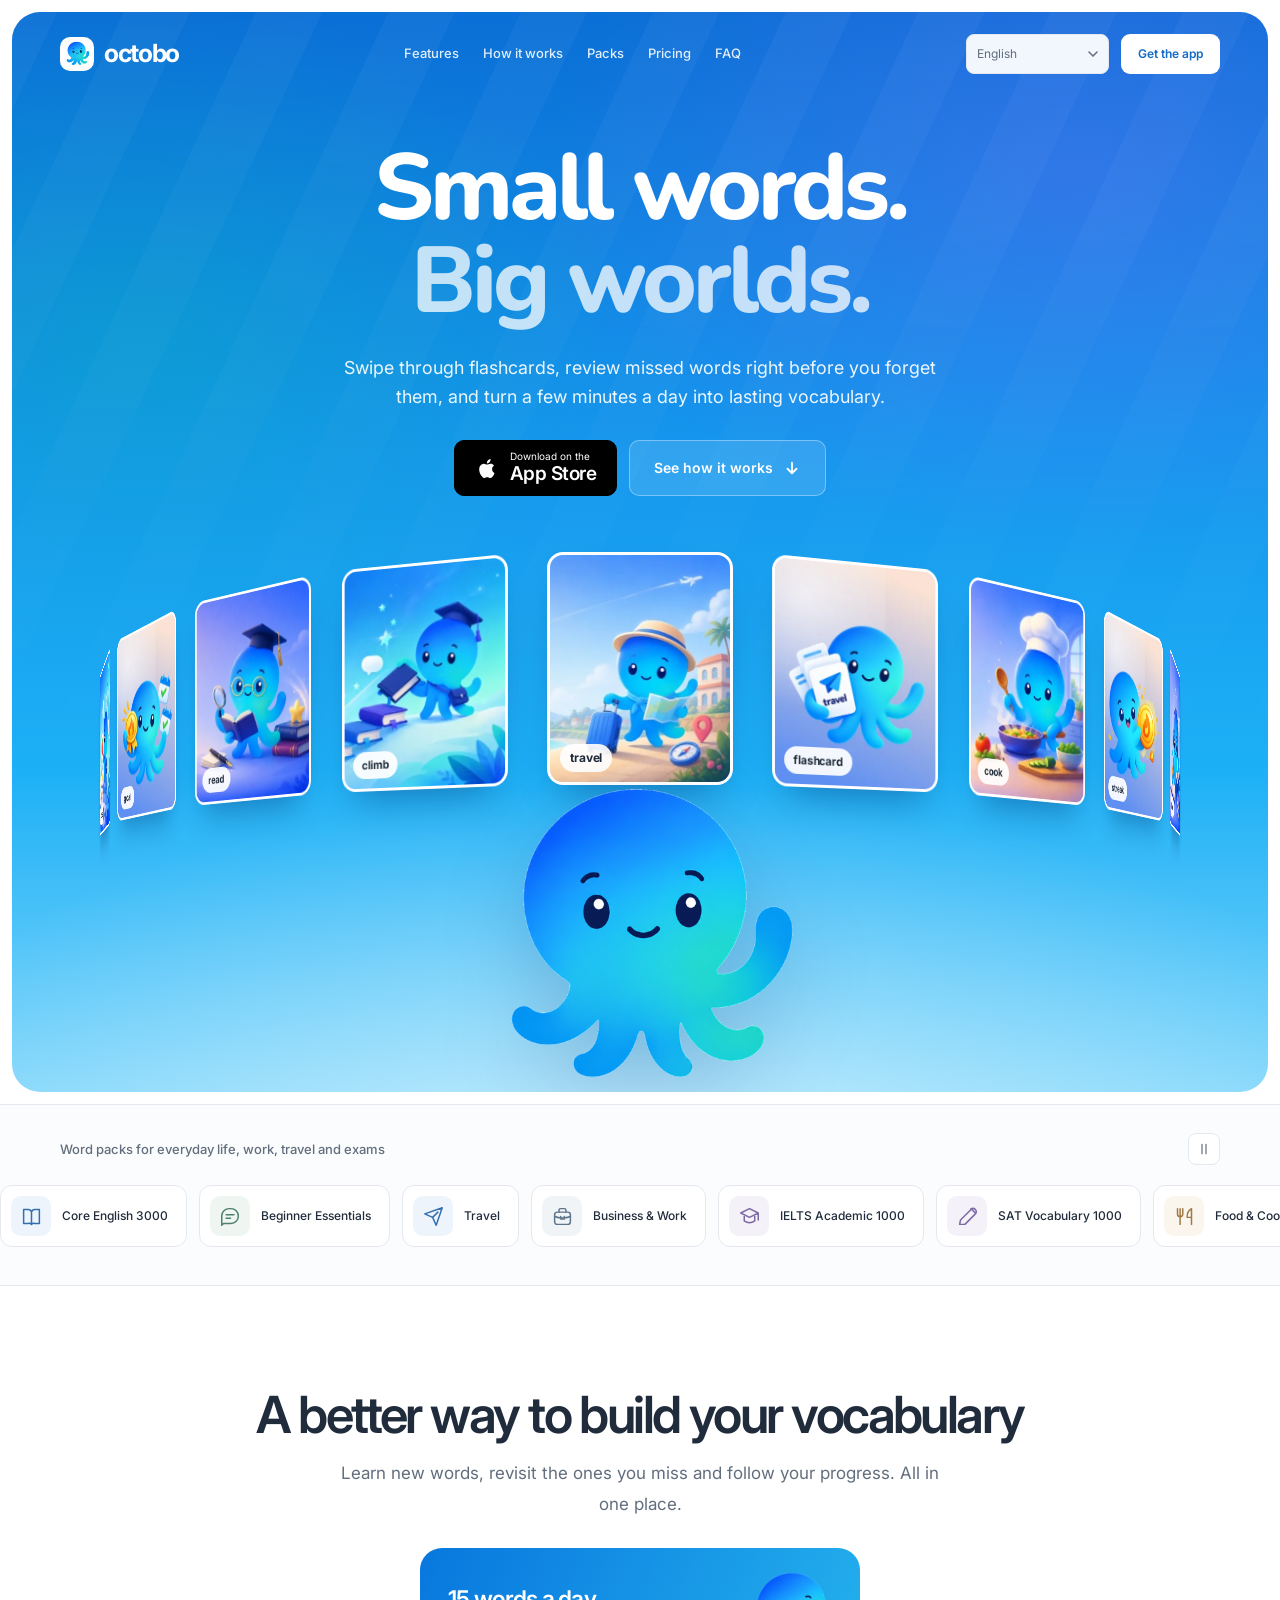
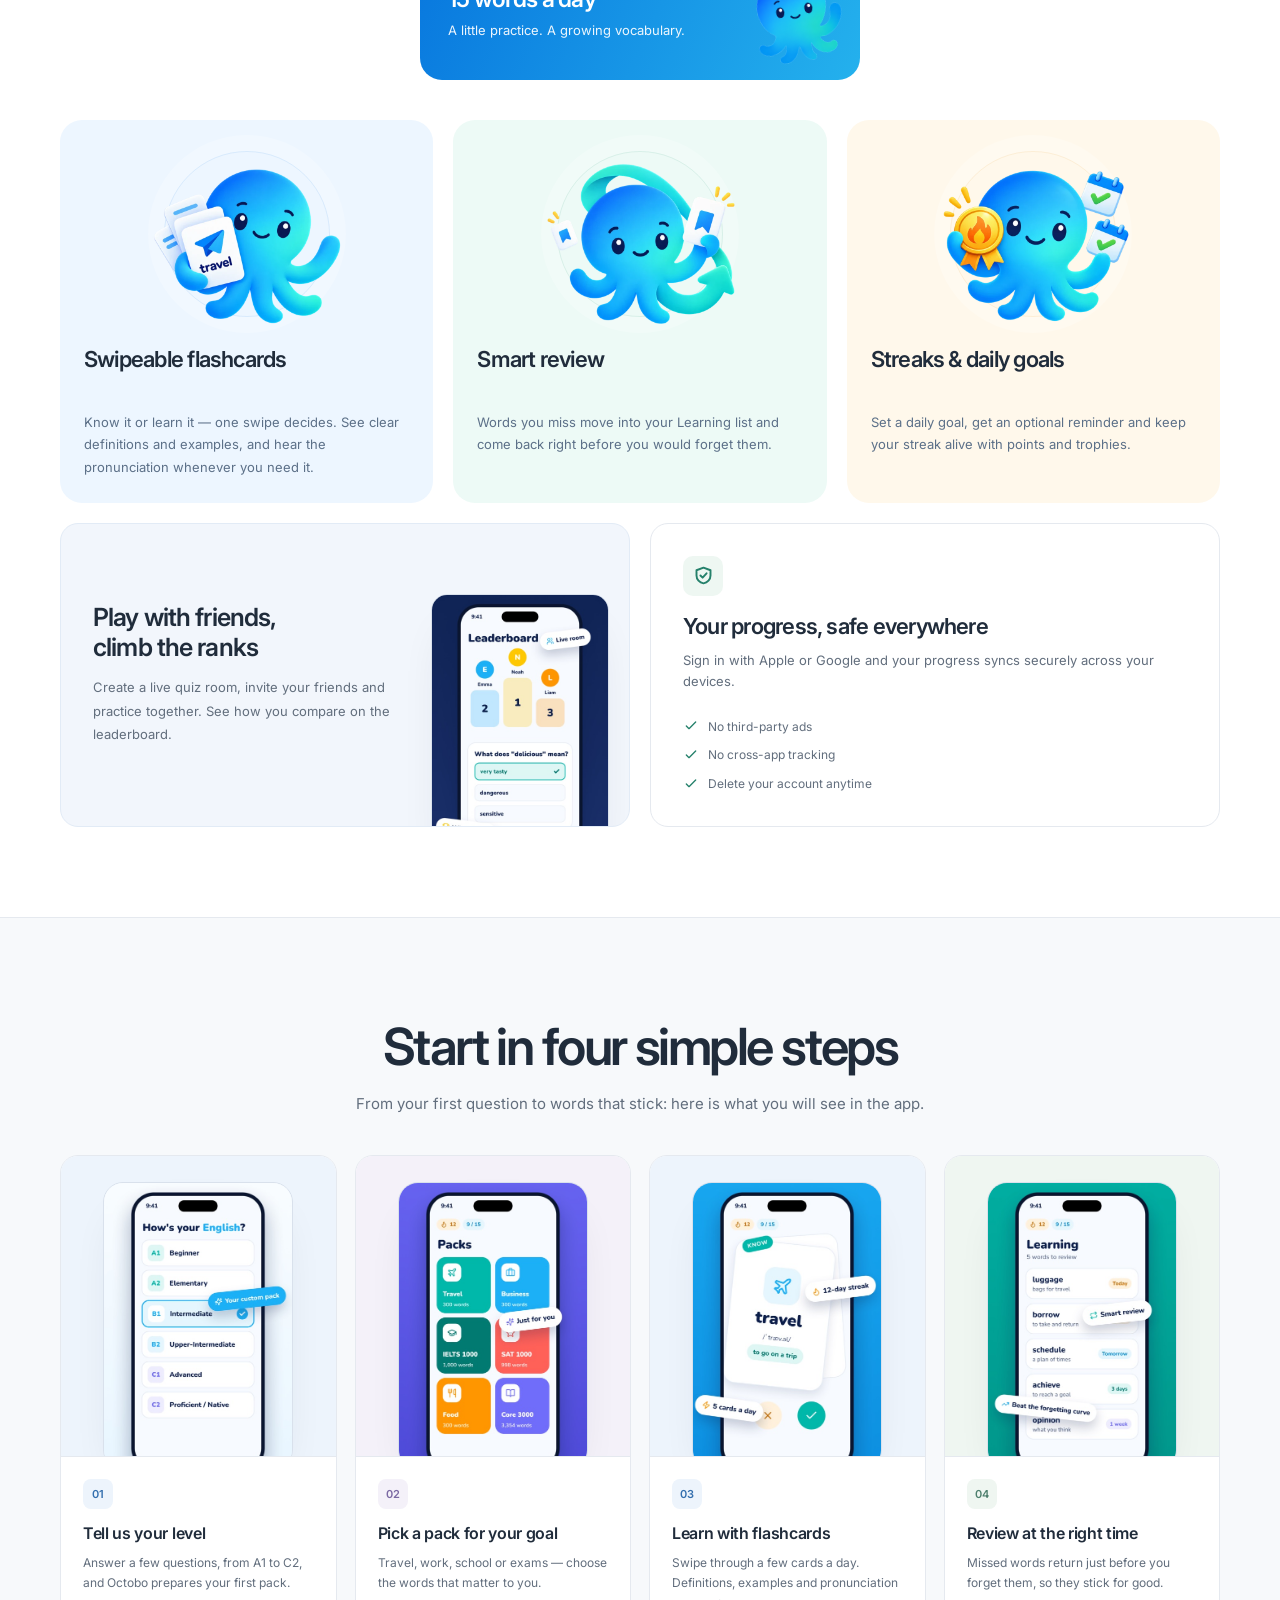
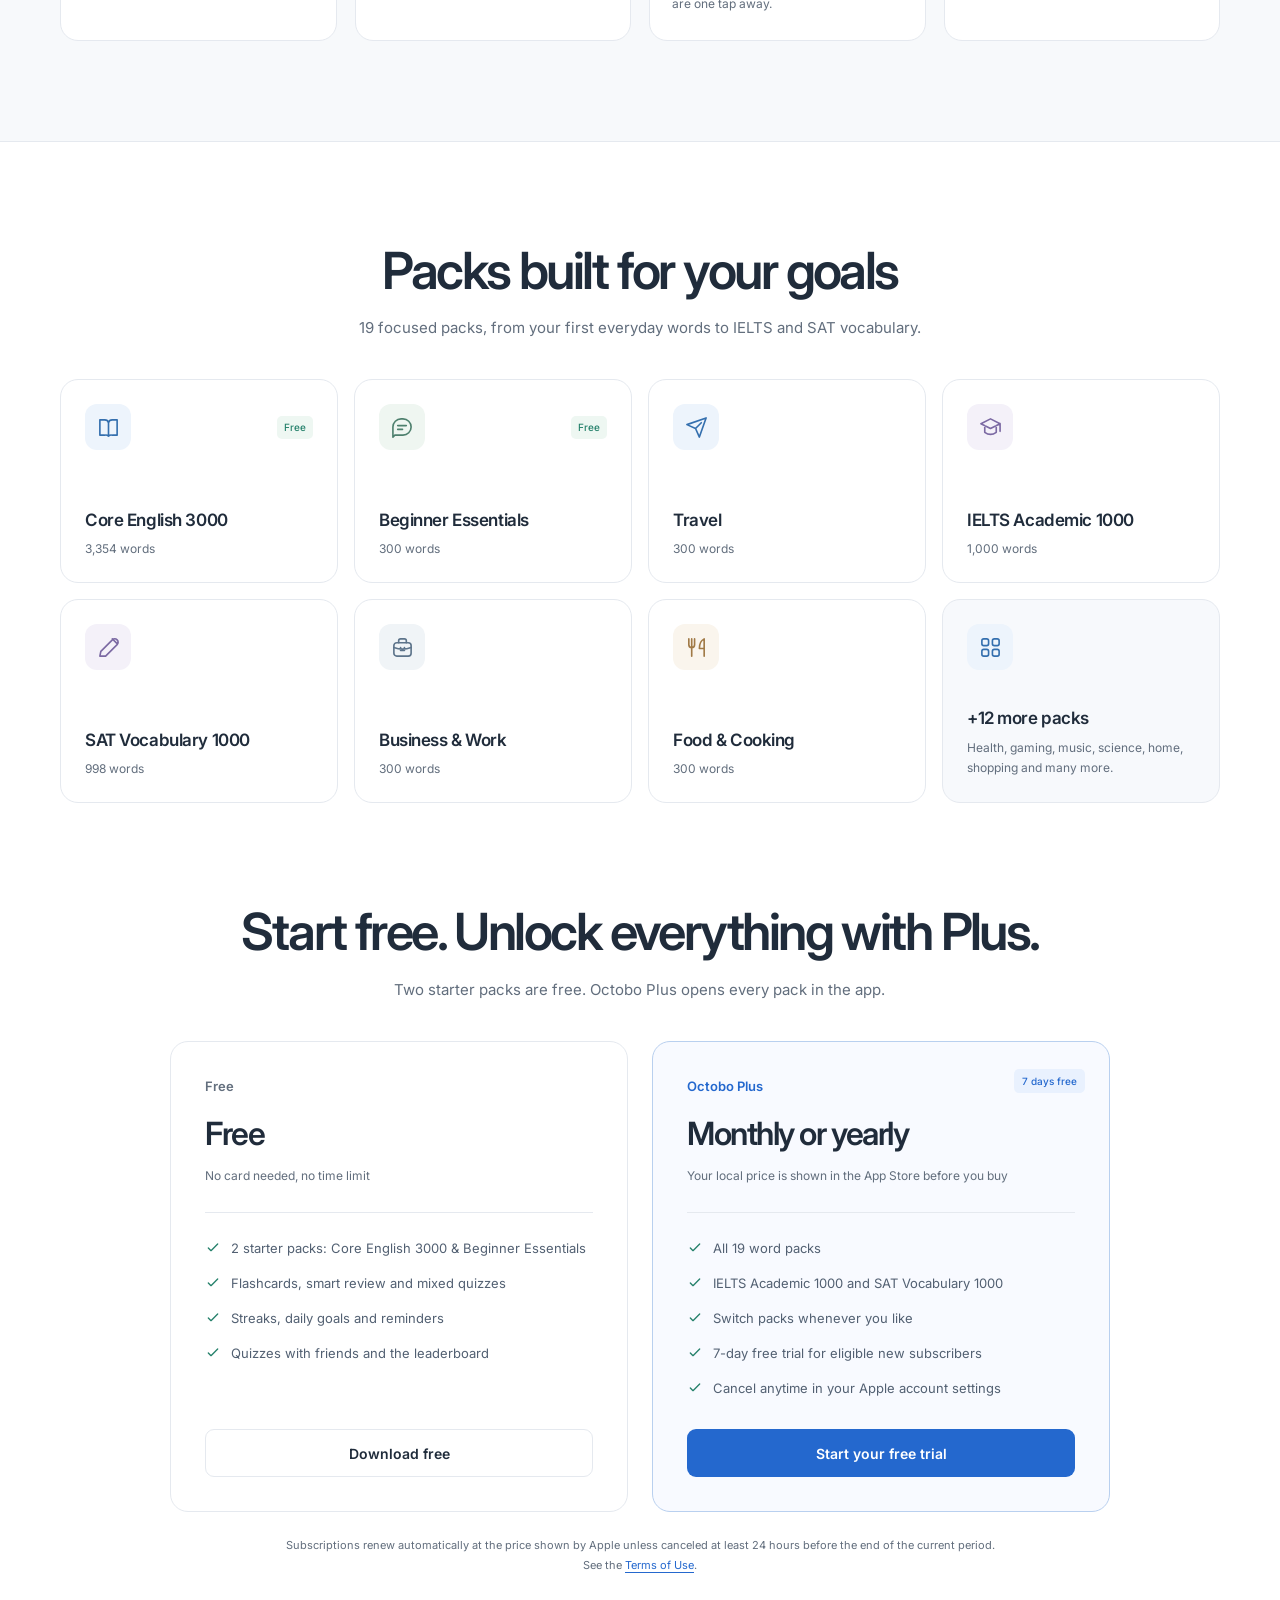
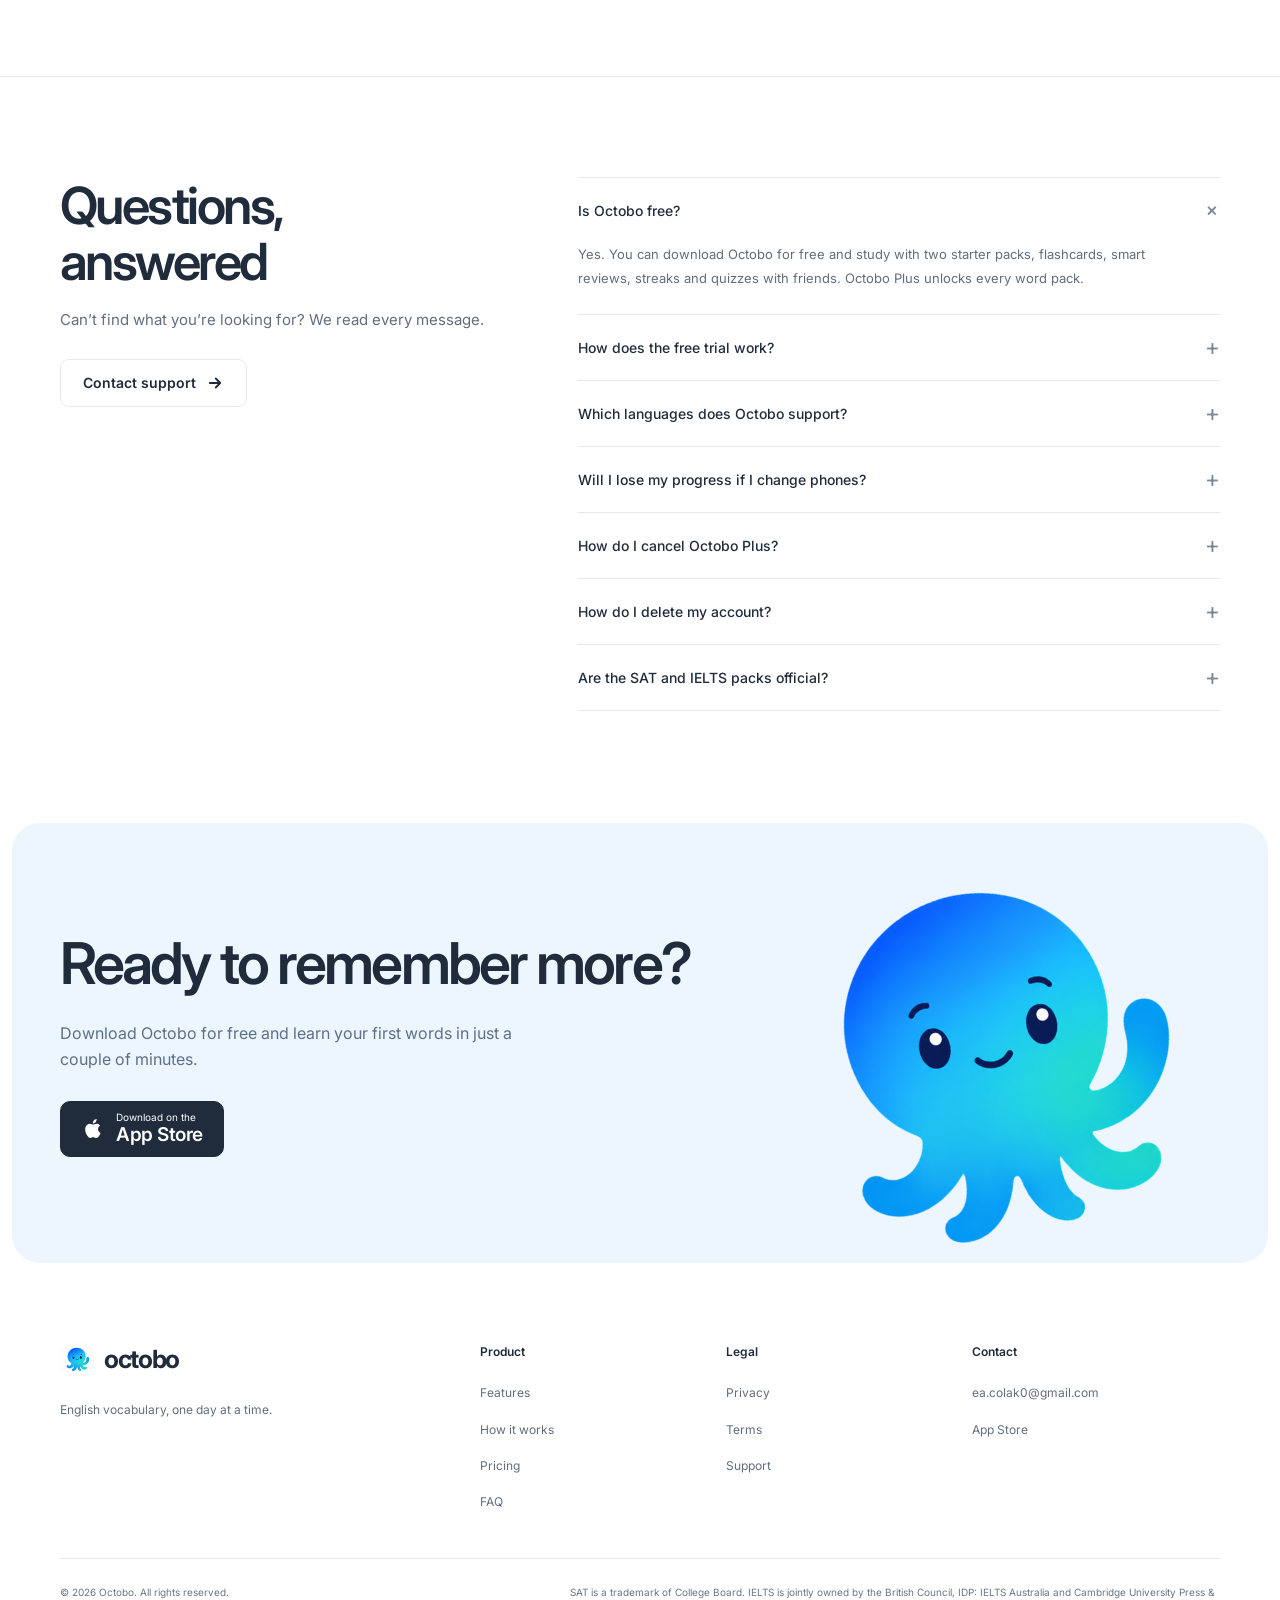
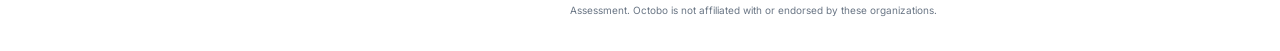
==== commit fbb0ed05: "Animate FAQ answers, show onboarding as four step cards, translate hero captions - FAQ items open an" ====
--- a/index.html
+++ b/index.html
@@ -67,30 +67,30 @@
         <div class="hero-stage" aria-hidden="true">
           <div class="photo-arc">
             <div class="photo-ring">
-              <figure class="photo-card" style="--i:0"><img src="assets/img/arc/travel.webp" alt="" width="372" height="465" decoding="async"><figcaption>travel</figcaption></figure>
-              <figure class="photo-card" style="--i:1"><img src="assets/img/arc/flashcard.webp" alt="" width="372" height="465" decoding="async"><figcaption>flashcard</figcaption></figure>
-              <figure class="photo-card" style="--i:2"><img src="assets/img/arc/cook.webp" alt="" width="372" height="465" decoding="async"><figcaption>cook</figcaption></figure>
-              <figure class="photo-card" style="--i:3"><img src="assets/img/arc/streak.webp" alt="" width="372" height="465" decoding="async"><figcaption>streak</figcaption></figure>
-              <figure class="photo-card" style="--i:4"><img src="assets/img/arc/listen.webp" alt="" width="372" height="465" decoding="async"><figcaption>listen</figcaption></figure>
-              <figure class="photo-card" style="--i:5"><img src="assets/img/arc/know.webp" alt="" width="372" height="465" decoding="async"><figcaption>know</figcaption></figure>
-              <figure class="photo-card" style="--i:6"><img src="assets/img/arc/work.webp" alt="" width="372" height="465" decoding="async"><figcaption>work</figcaption></figure>
-              <figure class="photo-card" style="--i:7"><img src="assets/img/arc/review.webp" alt="" width="372" height="465" decoding="async"><figcaption>review</figcaption></figure>
-              <figure class="photo-card" style="--i:8"><img src="assets/img/arc/words.webp" alt="" width="372" height="465" decoding="async"><figcaption>words</figcaption></figure>
-              <figure class="photo-card" style="--i:9"><img src="assets/img/arc/goal.webp" alt="" width="372" height="465" decoding="async"><figcaption>goal</figcaption></figure>
-              <figure class="photo-card" style="--i:10"><img src="assets/img/arc/read.webp" alt="" width="372" height="465" decoding="async"><figcaption>read</figcaption></figure>
-              <figure class="photo-card" style="--i:11"><img src="assets/img/arc/climb.webp" alt="" width="372" height="465" decoding="async"><figcaption>climb</figcaption></figure>
-              <figure class="photo-card" style="--i:12"><img src="assets/img/arc/travel.webp" alt="" width="372" height="465" decoding="async"><figcaption>travel</figcaption></figure>
-              <figure class="photo-card" style="--i:13"><img src="assets/img/arc/flashcard.webp" alt="" width="372" height="465" decoding="async"><figcaption>flashcard</figcaption></figure>
-              <figure class="photo-card" style="--i:14"><img src="assets/img/arc/cook.webp" alt="" width="372" height="465" decoding="async"><figcaption>cook</figcaption></figure>
-              <figure class="photo-card" style="--i:15"><img src="assets/img/arc/streak.webp" alt="" width="372" height="465" decoding="async"><figcaption>streak</figcaption></figure>
-              <figure class="photo-card" style="--i:16"><img src="assets/img/arc/listen.webp" alt="" width="372" height="465" decoding="async"><figcaption>listen</figcaption></figure>
-              <figure class="photo-card" style="--i:17"><img src="assets/img/arc/know.webp" alt="" width="372" height="465" decoding="async"><figcaption>know</figcaption></figure>
-              <figure class="photo-card" style="--i:18"><img src="assets/img/arc/work.webp" alt="" width="372" height="465" decoding="async"><figcaption>work</figcaption></figure>
-              <figure class="photo-card" style="--i:19"><img src="assets/img/arc/review.webp" alt="" width="372" height="465" decoding="async"><figcaption>review</figcaption></figure>
-              <figure class="photo-card" style="--i:20"><img src="assets/img/arc/words.webp" alt="" width="372" height="465" decoding="async"><figcaption>words</figcaption></figure>
-              <figure class="photo-card" style="--i:21"><img src="assets/img/arc/goal.webp" alt="" width="372" height="465" decoding="async"><figcaption>goal</figcaption></figure>
-              <figure class="photo-card" style="--i:22"><img src="assets/img/arc/read.webp" alt="" width="372" height="465" decoding="async"><figcaption>read</figcaption></figure>
-              <figure class="photo-card" style="--i:23"><img src="assets/img/arc/climb.webp" alt="" width="372" height="465" decoding="async"><figcaption>climb</figcaption></figure>
+              <figure class="photo-card" style="--i:0"><img src="assets/img/arc/travel.webp" alt="" width="372" height="465" decoding="async"><figcaption data-i18n="hero.arc.travel">travel</figcaption></figure>
+              <figure class="photo-card" style="--i:1"><img src="assets/img/arc/flashcard.webp" alt="" width="372" height="465" decoding="async"><figcaption data-i18n="hero.arc.flashcard">flashcard</figcaption></figure>
+              <figure class="photo-card" style="--i:2"><img src="assets/img/arc/cook.webp" alt="" width="372" height="465" decoding="async"><figcaption data-i18n="hero.arc.cook">cook</figcaption></figure>
+              <figure class="photo-card" style="--i:3"><img src="assets/img/arc/streak.webp" alt="" width="372" height="465" decoding="async"><figcaption data-i18n="hero.arc.streak">streak</figcaption></figure>
+              <figure class="photo-card" style="--i:4"><img src="assets/img/arc/listen.webp" alt="" width="372" height="465" decoding="async"><figcaption data-i18n="hero.arc.listen">listen</figcaption></figure>
+              <figure class="photo-card" style="--i:5"><img src="assets/img/arc/know.webp" alt="" width="372" height="465" decoding="async"><figcaption data-i18n="hero.arc.know">know</figcaption></figure>
+              <figure class="photo-card" style="--i:6"><img src="assets/img/arc/work.webp" alt="" width="372" height="465" decoding="async"><figcaption data-i18n="hero.arc.work">work</figcaption></figure>
+              <figure class="photo-card" style="--i:7"><img src="assets/img/arc/review.webp" alt="" width="372" height="465" decoding="async"><figcaption data-i18n="hero.arc.review">review</figcaption></figure>
+              <figure class="photo-card" style="--i:8"><img src="assets/img/arc/words.webp" alt="" width="372" height="465" decoding="async"><figcaption data-i18n="hero.arc.words">words</figcaption></figure>
+              <figure class="photo-card" style="--i:9"><img src="assets/img/arc/goal.webp" alt="" width="372" height="465" decoding="async"><figcaption data-i18n="hero.arc.goal">goal</figcaption></figure>
+              <figure class="photo-card" style="--i:10"><img src="assets/img/arc/read.webp" alt="" width="372" height="465" decoding="async"><figcaption data-i18n="hero.arc.read">read</figcaption></figure>
+              <figure class="photo-card" style="--i:11"><img src="assets/img/arc/climb.webp" alt="" width="372" height="465" decoding="async"><figcaption data-i18n="hero.arc.climb">climb</figcaption></figure>
+              <figure class="photo-card" style="--i:12"><img src="assets/img/arc/travel.webp" alt="" width="372" height="465" decoding="async"><figcaption data-i18n="hero.arc.travel">travel</figcaption></figure>
+              <figure class="photo-card" style="--i:13"><img src="assets/img/arc/flashcard.webp" alt="" width="372" height="465" decoding="async"><figcaption data-i18n="hero.arc.flashcard">flashcard</figcaption></figure>
+              <figure class="photo-card" style="--i:14"><img src="assets/img/arc/cook.webp" alt="" width="372" height="465" decoding="async"><figcaption data-i18n="hero.arc.cook">cook</figcaption></figure>
+              <figure class="photo-card" style="--i:15"><img src="assets/img/arc/streak.webp" alt="" width="372" height="465" decoding="async"><figcaption data-i18n="hero.arc.streak">streak</figcaption></figure>
+              <figure class="photo-card" style="--i:16"><img src="assets/img/arc/listen.webp" alt="" width="372" height="465" decoding="async"><figcaption data-i18n="hero.arc.listen">listen</figcaption></figure>
+              <figure class="photo-card" style="--i:17"><img src="assets/img/arc/know.webp" alt="" width="372" height="465" decoding="async"><figcaption data-i18n="hero.arc.know">know</figcaption></figure>
+              <figure class="photo-card" style="--i:18"><img src="assets/img/arc/work.webp" alt="" width="372" height="465" decoding="async"><figcaption data-i18n="hero.arc.work">work</figcaption></figure>
+              <figure class="photo-card" style="--i:19"><img src="assets/img/arc/review.webp" alt="" width="372" height="465" decoding="async"><figcaption data-i18n="hero.arc.review">review</figcaption></figure>
+              <figure class="photo-card" style="--i:20"><img src="assets/img/arc/words.webp" alt="" width="372" height="465" decoding="async"><figcaption data-i18n="hero.arc.words">words</figcaption></figure>
+              <figure class="photo-card" style="--i:21"><img src="assets/img/arc/goal.webp" alt="" width="372" height="465" decoding="async"><figcaption data-i18n="hero.arc.goal">goal</figcaption></figure>
+              <figure class="photo-card" style="--i:22"><img src="assets/img/arc/read.webp" alt="" width="372" height="465" decoding="async"><figcaption data-i18n="hero.arc.read">read</figcaption></figure>
+              <figure class="photo-card" style="--i:23"><img src="assets/img/arc/climb.webp" alt="" width="372" height="465" decoding="async"><figcaption data-i18n="hero.arc.climb">climb</figcaption></figure>
             </div>
           </div>
           <img class="hero-mascot" src="assets/img/mascot.png" alt="" width="640" height="640">
@@ -211,32 +211,32 @@
     <!-- How it works -->
     <div class="how" id="how">
       <section class="section">
-        <div class="shell how-grid">
-          <div class="how-copy">
-            <h2 class="h2" data-i18n="how.h2">Your daily learning routine</h2>
-            <p class="sub" data-i18n="how.lede">Choose your level and your goal. Make a few minutes of practice part of your day.</p>
-            <ol class="steps">
-              <li><button class="step active" type="button" id="step-1" aria-controls="shot-1" data-step="0"><span class="step-number">01</span><span class="step-copy"><span class="step-title" data-i18n="how.1.h">Tell us your level</span><span class="step-description" data-i18n="how.1.p">Answer a few questions, from A1 to C2, and Octobo prepares your first pack.</span></span></button></li>
-              <li><button class="step" type="button" id="step-2" aria-controls="shot-2" data-step="1"><span class="step-number">02</span><span class="step-copy"><span class="step-title" data-i18n="how.2.h">Pick a pack for your goal</span><span class="step-description" data-i18n="how.2.p">Travel, work, school or exams — choose the words that matter to you.</span></span></button></li>
-              <li><button class="step" type="button" id="step-3" aria-controls="shot-3" data-step="2"><span class="step-number">03</span><span class="step-copy"><span class="step-title" data-i18n="how.3.h">Learn with flashcards</span><span class="step-description" data-i18n="how.3.p">Swipe through a few cards a day. Definitions, examples and pronunciation are one tap away.</span></span></button></li>
-              <li><button class="step" type="button" id="step-4" aria-controls="shot-4" data-step="3"><span class="step-number">04</span><span class="step-copy"><span class="step-title" data-i18n="how.4.h">Review at the right time</span><span class="step-description" data-i18n="how.4.p">Missed words return just before you forget them, so they stick for good.</span></span></button></li>
-            </ol>
-          </div>
-          <div class="shots">
-            <figure class="shot tone-blue" id="shot-1" aria-labelledby="step-1">
-              <div class="phone"><img src="assets/img/screen-04.jpg" alt="Choosing an English level from A1 to C2" width="1000" height="2167" loading="lazy"></div>
-            </figure>
-            <figure class="shot tone-violet" id="shot-2" aria-labelledby="step-2">
-              <div class="phone"><img src="assets/img/screen-03.jpg" alt="Word packs for travel, business, IELTS and SAT" width="1000" height="2167" loading="lazy"></div>
-            </figure>
-            <figure class="shot tone-blue" id="shot-3" aria-labelledby="step-3">
-              <div class="phone"><img src="assets/img/screen-01.jpg" alt="A flashcard for the word travel" width="1000" height="2167" loading="lazy"></div>
-            </figure>
-            <figure class="shot tone-sage" id="shot-4" aria-labelledby="step-4">
-              <div class="phone"><img src="assets/img/screen-02.jpg" alt="Learning list with words scheduled for review" width="1000" height="2167" loading="lazy"></div>
-            </figure>
-          </div>
-        </div>
+        <div class="shell">
+          <div class="section-head center">
+            <div>
+              <h2 class="h2" data-i18n="how.h2">Start in four simple steps</h2>
+              <p class="sub" data-i18n="how.lede">From your first question to words that stick: here is what you will see in the app.</p>
+            </div>
+          </div>
+        </div>
+        <ol class="journey shell">
+          <li class="journey-step tone-blue">
+            <div class="journey-shot"><div class="phone"><img src="assets/img/screen-04.jpg" alt="Choosing an English level from A1 to C2" width="1000" height="2167" loading="lazy"></div></div>
+            <div class="journey-copy"><span class="step-number">01</span><h3 data-i18n="how.1.h">Tell us your level</h3><p data-i18n="how.1.p">Answer a few questions, from A1 to C2, and Octobo prepares your first pack.</p></div>
+          </li>
+          <li class="journey-step tone-violet">
+            <div class="journey-shot"><div class="phone"><img src="assets/img/screen-03.jpg" alt="Word packs for travel, business, IELTS and SAT" width="1000" height="2167" loading="lazy"></div></div>
+            <div class="journey-copy"><span class="step-number">02</span><h3 data-i18n="how.2.h">Pick a pack for your goal</h3><p data-i18n="how.2.p">Travel, work, school or exams — choose the words that matter to you.</p></div>
+          </li>
+          <li class="journey-step tone-blue">
+            <div class="journey-shot"><div class="phone"><img src="assets/img/screen-01.jpg" alt="A flashcard for the word travel" width="1000" height="2167" loading="lazy"></div></div>
+            <div class="journey-copy"><span class="step-number">03</span><h3 data-i18n="how.3.h">Learn with flashcards</h3><p data-i18n="how.3.p">Swipe through a few cards a day. Definitions, examples and pronunciation are one tap away.</p></div>
+          </li>
+          <li class="journey-step tone-sage">
+            <div class="journey-shot"><div class="phone"><img src="assets/img/screen-02.jpg" alt="Learning list with words scheduled for review" width="1000" height="2167" loading="lazy"></div></div>
+            <div class="journey-copy"><span class="step-number">04</span><h3 data-i18n="how.4.h">Review at the right time</h3><p data-i18n="how.4.p">Missed words return just before you forget them, so they stick for good.</p></div>
+          </li>
+        </ol>
       </section>
     </div>
 
--- a/assets/styles.css
+++ b/assets/styles.css
@@ -201,21 +201,16 @@
 .checks li { display: flex; align-items: center; gap: 9px; color: var(--muted); font-size: 12px; }
 .checks li::before, .price li::before { content: ""; flex: none; width: 16px; height: 16px; background: url("data:image/svg+xml,%3Csvg xmlns='http://www.w3.org/2000/svg' viewBox='0 0 24 24'%3E%3Cpath d='m5 12 4 4L19 6' fill='none' stroke='%2325816b' stroke-width='2' stroke-linecap='round' stroke-linejoin='round'/%3E%3C/svg%3E") center / 16px no-repeat; }
 
-/* Four deliberate walkthrough steps, with one screen visible at a time. */
+/* Four steps side by side, each screen paired with its explanation. */
 .how { background: #f7f9fb; border-block: 1px solid var(--line); }
-.how-grid { display: grid; grid-template-columns: 1.05fr 1fr; gap: 90px; align-items: center; }
-.steps { display: grid; gap: 4px; margin: 30px 0 0; padding: 0; list-style: none; }
-.step { width: 100%; display: flex; align-items: flex-start; gap: 16px; padding: 17px 16px; border-radius: 10px; border: 1px solid transparent; background: transparent; color: var(--ink); text-align: left; }
-.step:hover { background: #eef2f7; }
-.step.active { background: #fff; border-color: var(--line); box-shadow: var(--shadow-sm); }
-.step-number { display: grid; place-items: center; flex: none; width: 30px; height: 30px; margin-top: 2px; border: 1px solid #dbe2eb; border-radius: 8px; color: #788492; font-size: 10px; font-weight: 600; }
-.active .step-number { color: var(--sky); border-color: #d8e5f6; background: var(--sky-soft); }
-.step-copy { display: block; }
-.step-title { display: block; font-size: 14px; font-weight: 600; }
-.step-description { display: block; margin-top: 5px; color: var(--muted); font-size: 12px; line-height: 1.7; }
-.shots { display: grid; gap: 24px; min-width: 0; }
-.shot { display: flex; align-items: flex-end; justify-content: center; min-height: 530px; margin: 0; padding: 40px 46px 0; overflow: hidden; border: 1px solid #e2e9f1; border-radius: var(--radius-xl); background: var(--tint, var(--sky-soft)); }
-.shot .phone { width: 100%; max-width: 292px; margin-bottom: -20px; }
+.journey { display: grid; grid-template-columns: repeat(4, 1fr); gap: 18px; margin-block: 0; padding: 0; list-style: none; counter-reset: none; }
+.journey-step { display: flex; flex-direction: column; min-width: 0; overflow: hidden; border: 1px solid var(--line); border-radius: var(--radius-lg); background: #fff; }
+.journey-shot { display: flex; justify-content: center; height: 300px; padding: 26px 26px 0; overflow: hidden; background: var(--tint, var(--sky-soft)); }
+.journey-shot .phone { width: 100%; max-width: 190px; align-self: flex-start; border-radius: 20px; }
+.journey-copy { padding: 22px 22px 26px; border-top: 1px solid var(--line); }
+.journey-copy .step-number { display: inline-grid; place-items: center; width: 30px; height: 30px; border-radius: 8px; color: var(--tone, var(--sky)); background: var(--tint, var(--sky-soft)); font-size: 11px; font-weight: 600; }
+.journey-copy h3 { margin-top: 14px; font-size: 16px; font-weight: 600; letter-spacing: -.02em; line-height: 1.35; }
+.journey-copy p { margin-top: 8px; color: var(--muted); font-size: 12px; line-height: 1.7; }
 
 /* Word packs */
 .packs-grid { display: grid; grid-template-columns: repeat(4, 1fr); gap: 16px; }
@@ -259,8 +254,11 @@
 .faq-item { border-bottom: 1px solid var(--line); }
 .faq-item summary { display: flex; align-items: center; justify-content: space-between; gap: 24px; padding: 21px 0; font-size: 14px; font-weight: 500; cursor: pointer; list-style: none; }
 .faq-item summary::-webkit-details-marker { display: none; }
-.faq-item summary::after { content: "+"; flex: none; color: #7b8795; font-size: 23px; font-weight: 400; line-height: 1; }
-.faq-item[open] summary::after { content: "−"; }
+.faq-item.is-animating { overflow: hidden; }
+.faq-item summary::after { content: "+"; flex: none; color: #7b8795; font-size: 23px; font-weight: 400; line-height: 1; transition: transform .52s cubic-bezier(.4, 0, .2, 1); }
+.faq-item[open]:not(.is-closing) summary::after { transform: rotate(45deg); }
+.faq-item p { transition: opacity .52s ease; }
+.faq-item.is-closing p { opacity: 0; }
 .faq-item p { padding: 0 28px 24px 0; color: var(--muted); font-size: 13px; line-height: 1.8; }
 
 /* Closing invitation and a quiet, light footer. */
@@ -323,7 +321,7 @@
   .nav-links a { font-size: 12px; }
   .nav-end { gap: 8px; }
   .nav .btn { padding-inline: 12px; }
-  .how-grid, .faq-grid { gap: 52px; }
+  .faq-grid { gap: 52px; }
   .wide-card { grid-template-columns: 1fr .65fr; gap: 18px; }
   .foot-grid { gap: 28px; }
 }
@@ -336,8 +334,7 @@
   .wide-card .copy { padding: 0; }
   .wide-card .phone { display: none; }
   .trust-card { padding: 28px; }
-  .how-grid { gap: 36px; }
-  .shot { min-height: 470px; padding-inline: 28px; }
+  .journey { grid-template-columns: repeat(2, 1fr); gap: 14px; }
   .packs-grid { grid-template-columns: repeat(2, 1fr); }
   .pack-card { min-height: 190px; }
   .price { padding: 28px; }
@@ -371,11 +368,10 @@
   .cards-2 { grid-template-columns: 1fr; gap: 14px; }
   .wide-card { padding: 28px; }
   .wide-card h3 { max-width: 460px; }
-  .how-grid { grid-template-columns: 1fr; gap: 28px; }
-  .steps { margin-top: 24px; }
-  .step { padding: 15px 12px; }
-  .shot { min-height: 0; padding: 30px 36px 0; }
-  .shot .phone { max-width: 260px; }
+  .journey { display: flex; gap: 12px; width: 100%; margin: 0; padding: 0 20px 6px; overflow-x: auto; scroll-snap-type: x mandatory; scroll-padding-inline: 20px; scrollbar-width: none; overscroll-behavior-x: contain; }
+  .journey::-webkit-scrollbar { display: none; }
+  .journey-step { flex: 0 0 78%; scroll-snap-align: start; }
+  .journey-shot { height: 280px; }
   .packs-grid { gap: 12px; }
   .packs-grid .pack-extra, .packs-desktop-copy { display: none; }
   .packs-mobile-copy { display: inline; }
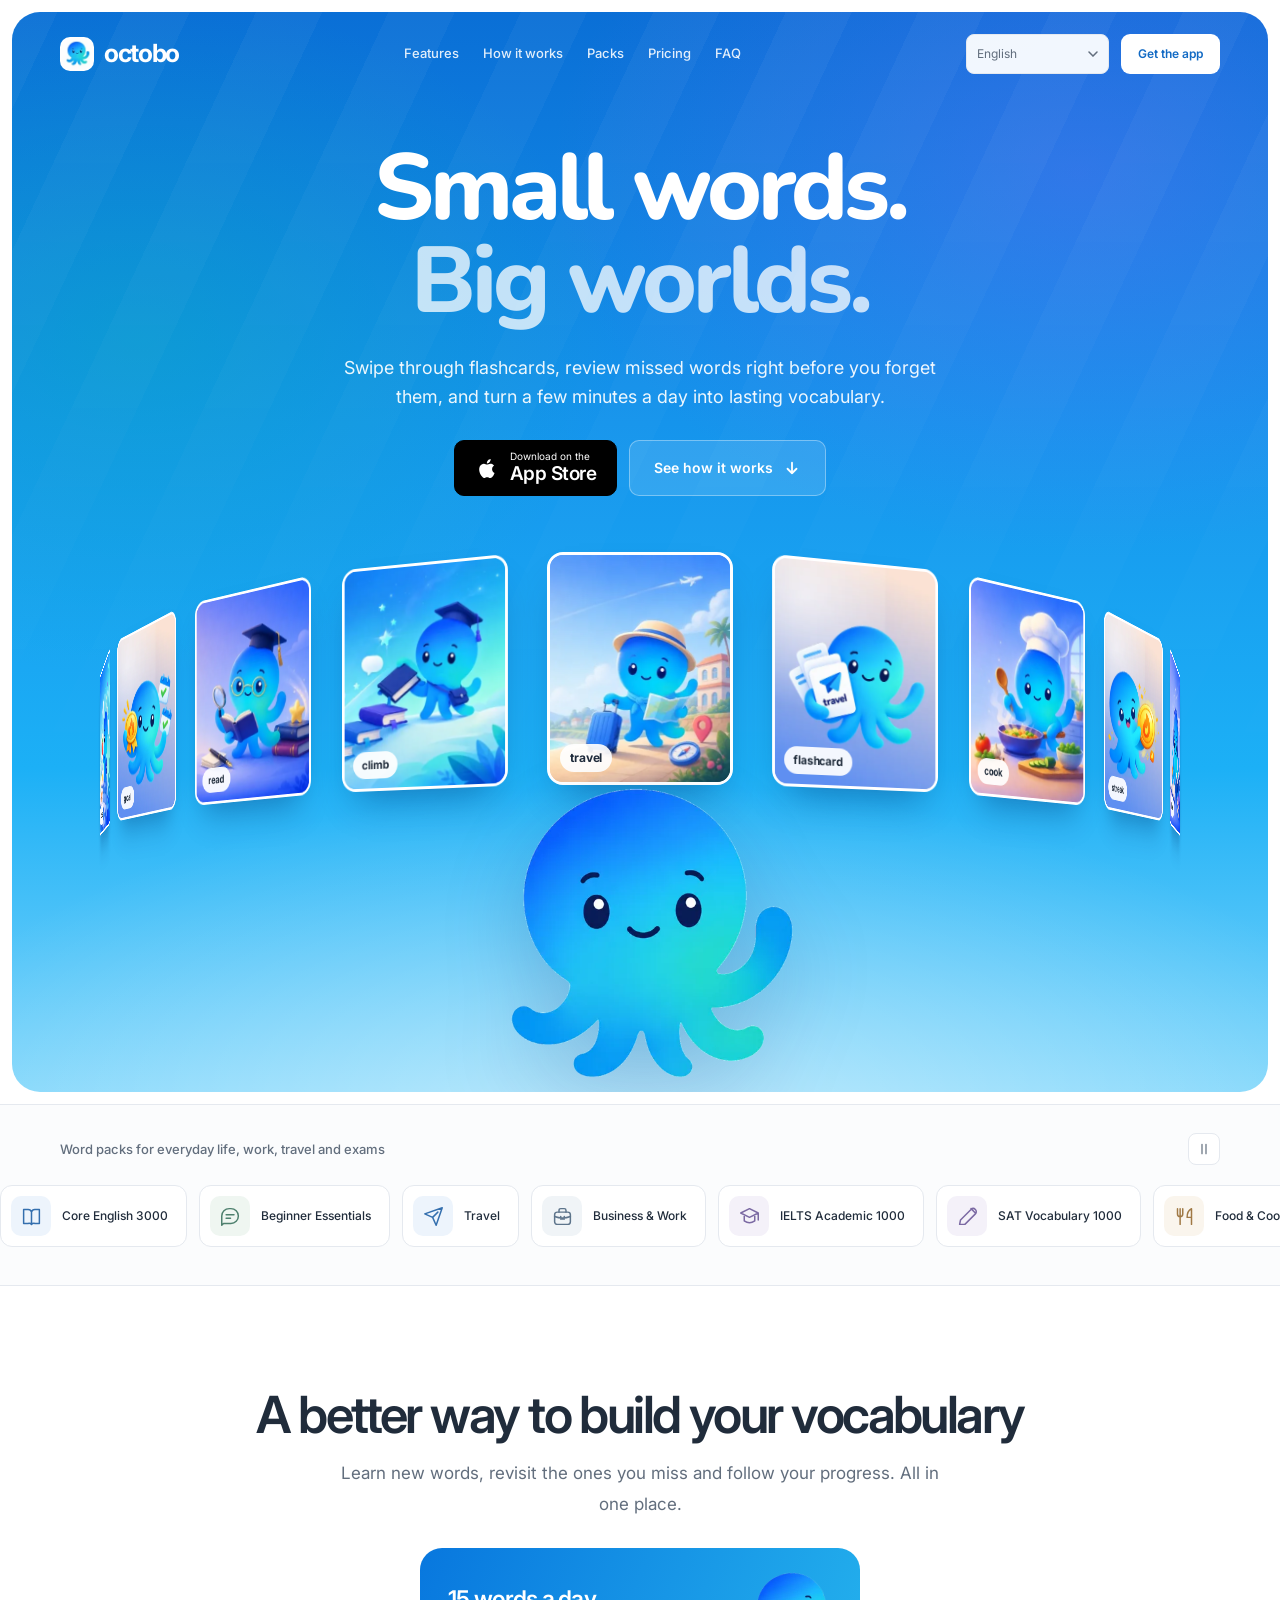
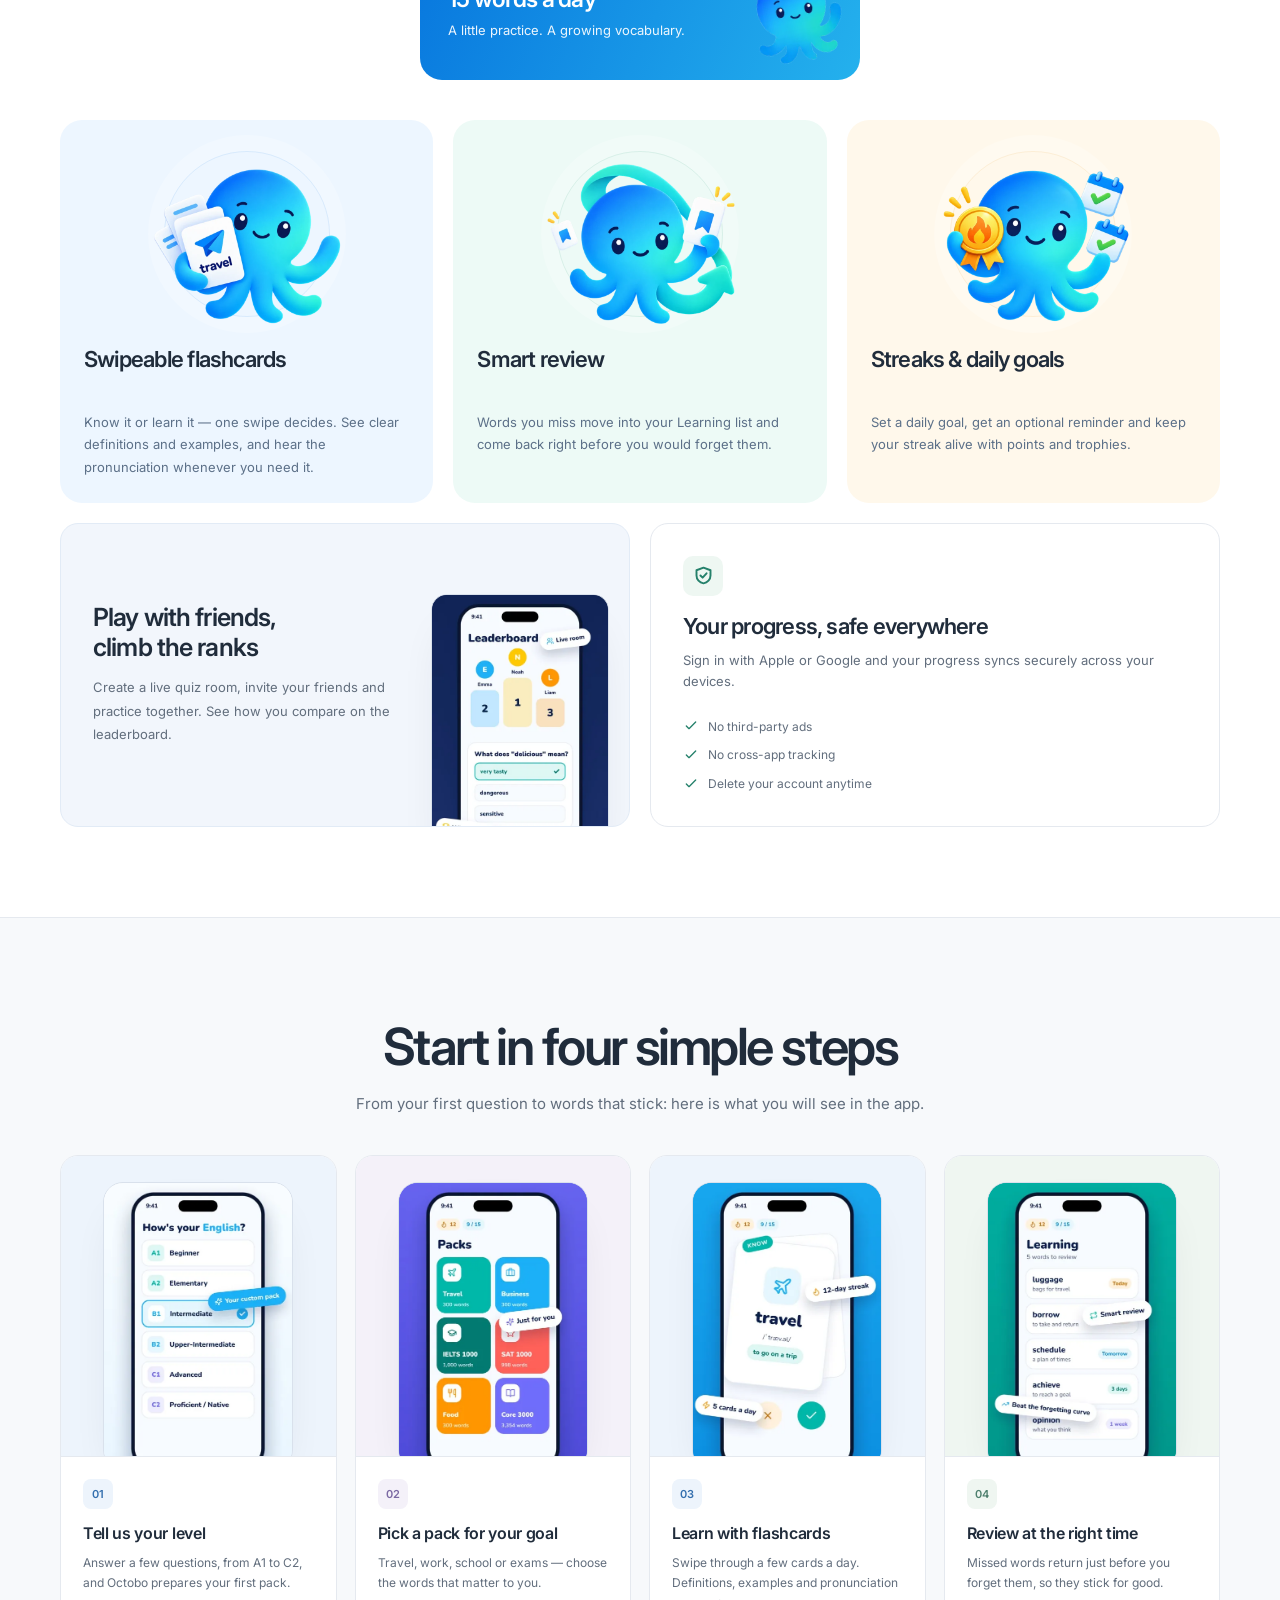
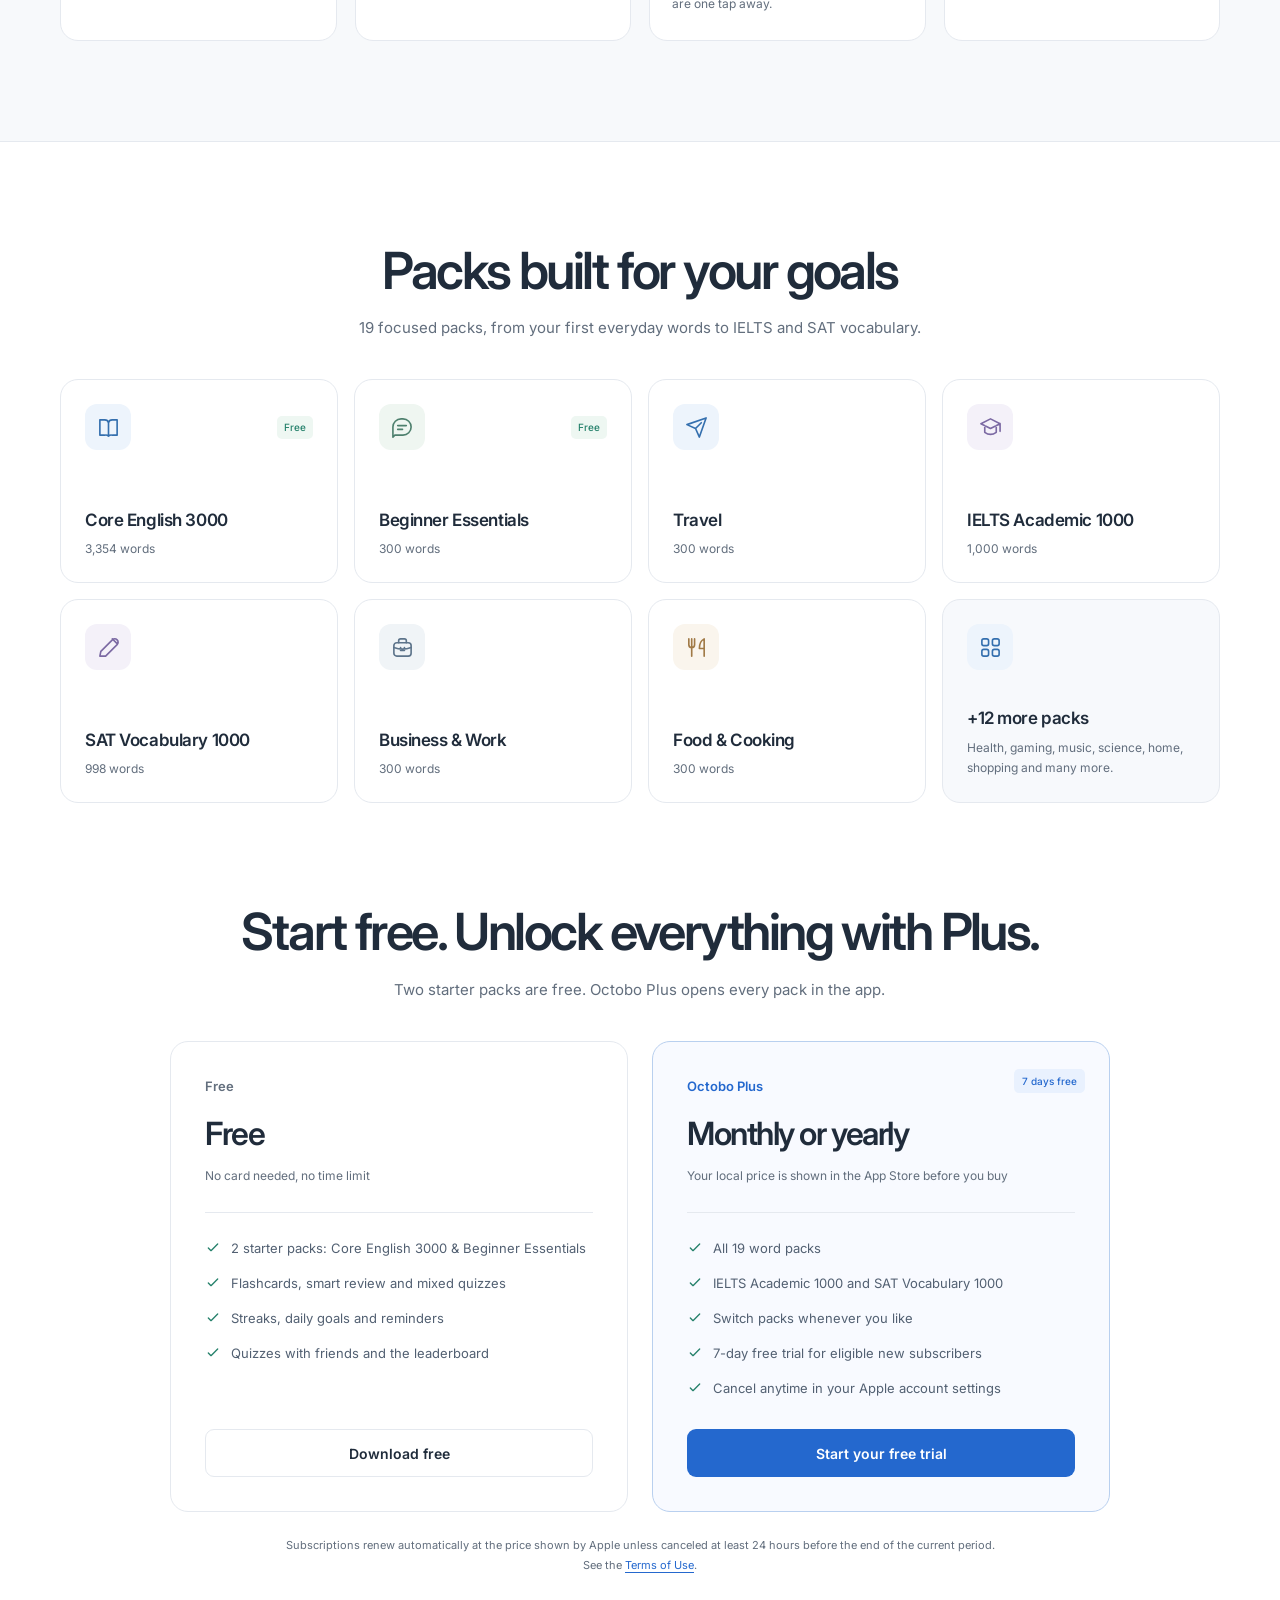
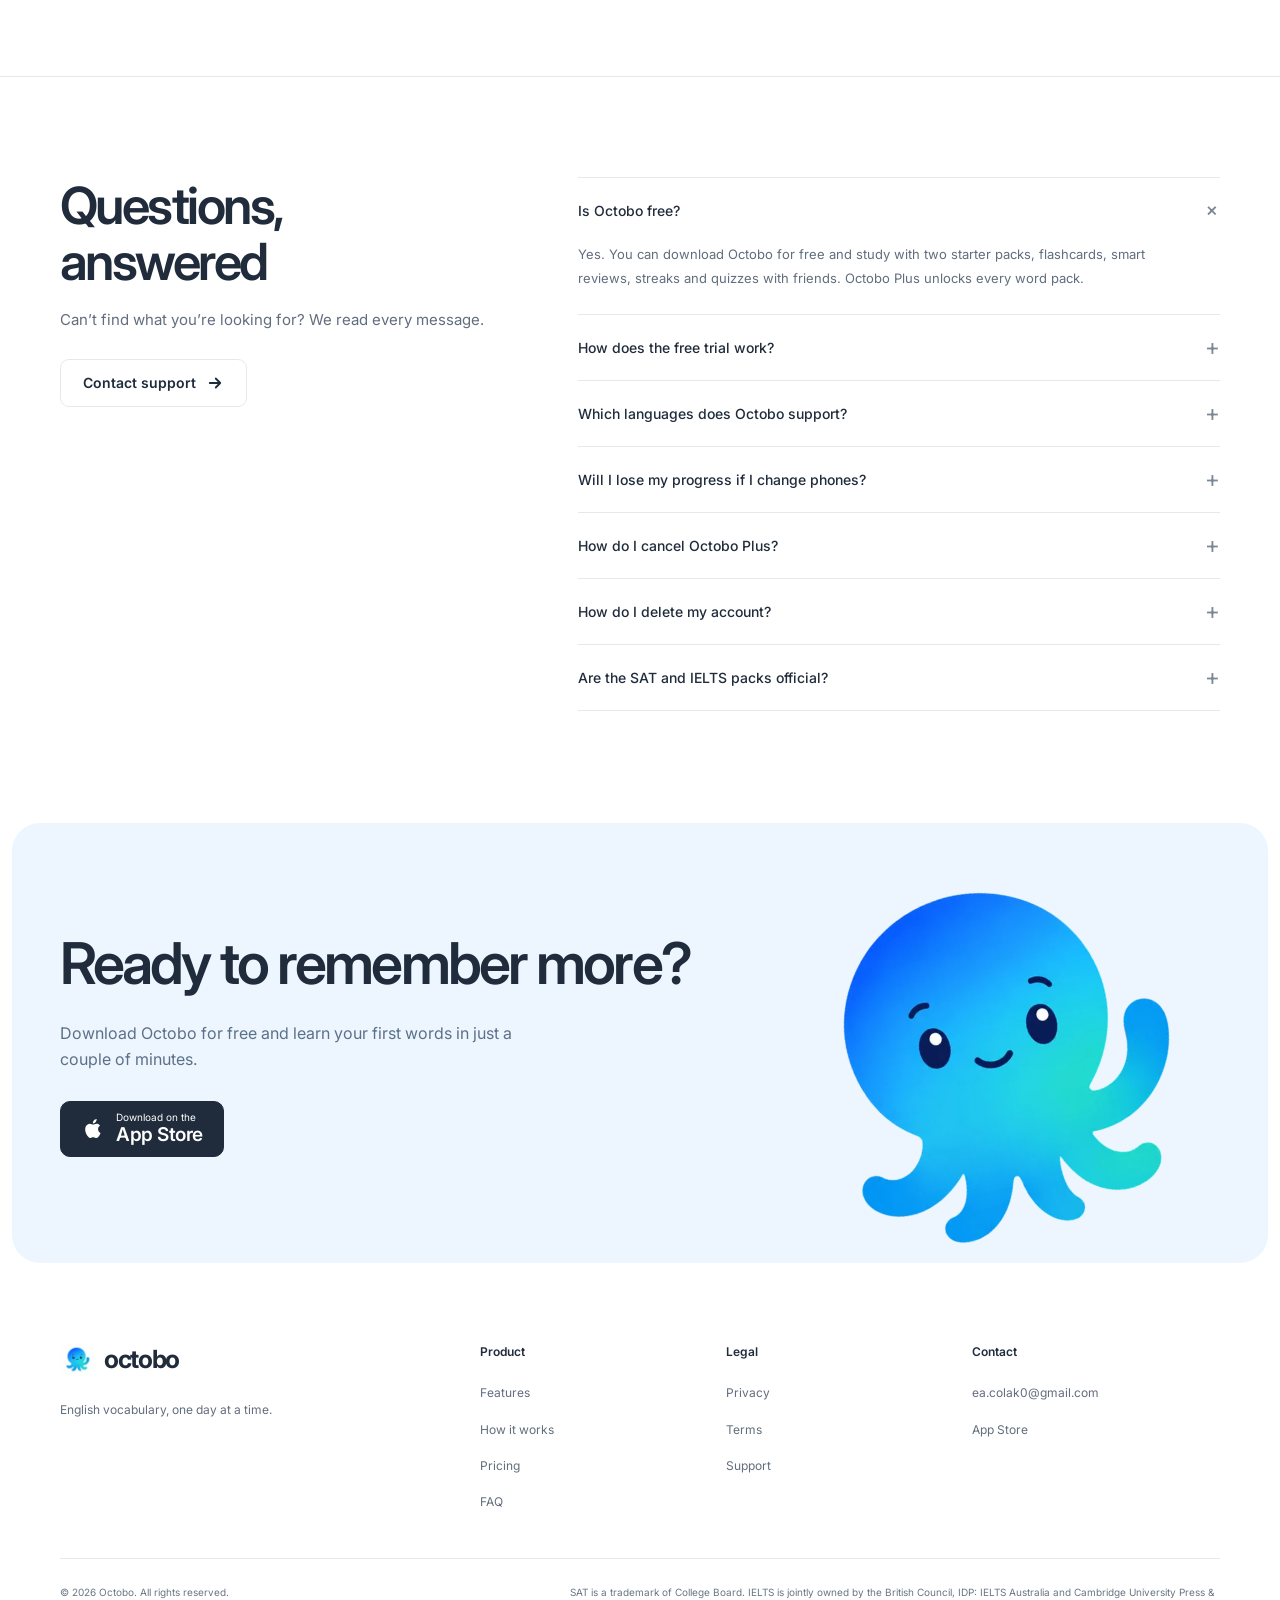
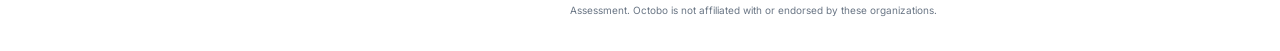
==== commit 969de34d: "Ease the hero in on load and blur-up photos while they load The welcome now animates in from the fir" ====
--- a/index.html
+++ b/index.html
@@ -11,18 +11,21 @@
   <meta property="og:description" content="Swipeable flashcards, smart reviews and word packs for every goal.">
   <meta property="og:image" content="assets/img/mascot.png">
   <meta name="apple-itunes-app" content="app-id=6791548412">
+  <meta name="p:domain_verify" content="ac01a395adc1d910aa9f2ff0ffbc6cca">
   <link rel="icon" href="assets/img/icon.png">
   <link rel="apple-touch-icon" href="assets/img/icon.png">
   <link rel="preconnect" href="https://fonts.googleapis.com">
   <link rel="preconnect" href="https://fonts.gstatic.com" crossorigin>
   <link rel="stylesheet" href="https://fonts.googleapis.com/css2?family=Inter:wght@400;500;600;700;800&family=Nunito:wght@700;800;900&display=swap">
   <link rel="stylesheet" href="assets/styles.css">
+  <link rel="preload" as="image" href="assets/img/mascot.webp" fetchpriority="high">
+  <script>document.documentElement.classList.remove("no-js")</script>
 </head>
 <body class="home" data-title-key="home.title">
 
   <header class="nav">
     <div class="nav-inner">
-      <a class="brand" href="index.html"><img src="assets/img/icon.png" alt="" width="36" height="36">octobo</a>
+      <a class="brand" href="index.html"><img src="assets/img/icon-72.webp" alt="" width="36" height="36">octobo</a>
       <nav class="nav-links" aria-label="Main">
         <a href="#features" data-i18n="nav.features">Features</a>
         <a href="#how" data-i18n="nav.how">How it works</a>
@@ -67,33 +70,33 @@
         <div class="hero-stage" aria-hidden="true">
           <div class="photo-arc">
             <div class="photo-ring">
-              <figure class="photo-card" style="--i:0"><img src="assets/img/arc/travel.webp" alt="" width="372" height="465" decoding="async"><figcaption data-i18n="hero.arc.travel">travel</figcaption></figure>
-              <figure class="photo-card" style="--i:1"><img src="assets/img/arc/flashcard.webp" alt="" width="372" height="465" decoding="async"><figcaption data-i18n="hero.arc.flashcard">flashcard</figcaption></figure>
-              <figure class="photo-card" style="--i:2"><img src="assets/img/arc/cook.webp" alt="" width="372" height="465" decoding="async"><figcaption data-i18n="hero.arc.cook">cook</figcaption></figure>
-              <figure class="photo-card" style="--i:3"><img src="assets/img/arc/streak.webp" alt="" width="372" height="465" decoding="async"><figcaption data-i18n="hero.arc.streak">streak</figcaption></figure>
-              <figure class="photo-card" style="--i:4"><img src="assets/img/arc/listen.webp" alt="" width="372" height="465" decoding="async"><figcaption data-i18n="hero.arc.listen">listen</figcaption></figure>
-              <figure class="photo-card" style="--i:5"><img src="assets/img/arc/know.webp" alt="" width="372" height="465" decoding="async"><figcaption data-i18n="hero.arc.know">know</figcaption></figure>
-              <figure class="photo-card" style="--i:6"><img src="assets/img/arc/work.webp" alt="" width="372" height="465" decoding="async"><figcaption data-i18n="hero.arc.work">work</figcaption></figure>
-              <figure class="photo-card" style="--i:7"><img src="assets/img/arc/review.webp" alt="" width="372" height="465" decoding="async"><figcaption data-i18n="hero.arc.review">review</figcaption></figure>
-              <figure class="photo-card" style="--i:8"><img src="assets/img/arc/words.webp" alt="" width="372" height="465" decoding="async"><figcaption data-i18n="hero.arc.words">words</figcaption></figure>
-              <figure class="photo-card" style="--i:9"><img src="assets/img/arc/goal.webp" alt="" width="372" height="465" decoding="async"><figcaption data-i18n="hero.arc.goal">goal</figcaption></figure>
-              <figure class="photo-card" style="--i:10"><img src="assets/img/arc/read.webp" alt="" width="372" height="465" decoding="async"><figcaption data-i18n="hero.arc.read">read</figcaption></figure>
-              <figure class="photo-card" style="--i:11"><img src="assets/img/arc/climb.webp" alt="" width="372" height="465" decoding="async"><figcaption data-i18n="hero.arc.climb">climb</figcaption></figure>
-              <figure class="photo-card" style="--i:12"><img src="assets/img/arc/travel.webp" alt="" width="372" height="465" decoding="async"><figcaption data-i18n="hero.arc.travel">travel</figcaption></figure>
-              <figure class="photo-card" style="--i:13"><img src="assets/img/arc/flashcard.webp" alt="" width="372" height="465" decoding="async"><figcaption data-i18n="hero.arc.flashcard">flashcard</figcaption></figure>
-              <figure class="photo-card" style="--i:14"><img src="assets/img/arc/cook.webp" alt="" width="372" height="465" decoding="async"><figcaption data-i18n="hero.arc.cook">cook</figcaption></figure>
-              <figure class="photo-card" style="--i:15"><img src="assets/img/arc/streak.webp" alt="" width="372" height="465" decoding="async"><figcaption data-i18n="hero.arc.streak">streak</figcaption></figure>
-              <figure class="photo-card" style="--i:16"><img src="assets/img/arc/listen.webp" alt="" width="372" height="465" decoding="async"><figcaption data-i18n="hero.arc.listen">listen</figcaption></figure>
-              <figure class="photo-card" style="--i:17"><img src="assets/img/arc/know.webp" alt="" width="372" height="465" decoding="async"><figcaption data-i18n="hero.arc.know">know</figcaption></figure>
-              <figure class="photo-card" style="--i:18"><img src="assets/img/arc/work.webp" alt="" width="372" height="465" decoding="async"><figcaption data-i18n="hero.arc.work">work</figcaption></figure>
-              <figure class="photo-card" style="--i:19"><img src="assets/img/arc/review.webp" alt="" width="372" height="465" decoding="async"><figcaption data-i18n="hero.arc.review">review</figcaption></figure>
-              <figure class="photo-card" style="--i:20"><img src="assets/img/arc/words.webp" alt="" width="372" height="465" decoding="async"><figcaption data-i18n="hero.arc.words">words</figcaption></figure>
-              <figure class="photo-card" style="--i:21"><img src="assets/img/arc/goal.webp" alt="" width="372" height="465" decoding="async"><figcaption data-i18n="hero.arc.goal">goal</figcaption></figure>
-              <figure class="photo-card" style="--i:22"><img src="assets/img/arc/read.webp" alt="" width="372" height="465" decoding="async"><figcaption data-i18n="hero.arc.read">read</figcaption></figure>
-              <figure class="photo-card" style="--i:23"><img src="assets/img/arc/climb.webp" alt="" width="372" height="465" decoding="async"><figcaption data-i18n="hero.arc.climb">climb</figcaption></figure>
-            </div>
-          </div>
-          <img class="hero-mascot" src="assets/img/mascot.png" alt="" width="640" height="640">
+              <figure class="photo-card lqip" style="--i:0;--lqip:url([data-uri])"><img src="assets/img/arc/travel.webp" alt="" width="372" height="465" decoding="async"><figcaption data-i18n="hero.arc.travel">travel</figcaption></figure>
+              <figure class="photo-card lqip" style="--i:1;--lqip:url([data-uri])"><img src="assets/img/arc/flashcard.webp" alt="" width="372" height="465" decoding="async"><figcaption data-i18n="hero.arc.flashcard">flashcard</figcaption></figure>
+              <figure class="photo-card lqip" style="--i:2;--lqip:url([data-uri])"><img src="assets/img/arc/cook.webp" alt="" width="372" height="465" decoding="async"><figcaption data-i18n="hero.arc.cook">cook</figcaption></figure>
+              <figure class="photo-card lqip" style="--i:3;--lqip:url([data-uri])"><img src="assets/img/arc/streak.webp" alt="" width="372" height="465" decoding="async"><figcaption data-i18n="hero.arc.streak">streak</figcaption></figure>
+              <figure class="photo-card lqip" style="--i:4;--lqip:url([data-uri])"><img src="assets/img/arc/listen.webp" alt="" width="372" height="465" decoding="async"><figcaption data-i18n="hero.arc.listen">listen</figcaption></figure>
+              <figure class="photo-card lqip" style="--i:5;--lqip:url([data-uri])"><img src="assets/img/arc/know.webp" alt="" width="372" height="465" decoding="async"><figcaption data-i18n="hero.arc.know">know</figcaption></figure>
+              <figure class="photo-card lqip" style="--i:6;--lqip:url([data-uri])"><img src="assets/img/arc/work.webp" alt="" width="372" height="465" decoding="async"><figcaption data-i18n="hero.arc.work">work</figcaption></figure>
+              <figure class="photo-card lqip" style="--i:7;--lqip:url([data-uri])"><img src="assets/img/arc/review.webp" alt="" width="372" height="465" decoding="async"><figcaption data-i18n="hero.arc.review">review</figcaption></figure>
+              <figure class="photo-card lqip" style="--i:8;--lqip:url([data-uri])"><img src="assets/img/arc/words.webp" alt="" width="372" height="465" decoding="async"><figcaption data-i18n="hero.arc.words">words</figcaption></figure>
+              <figure class="photo-card lqip" style="--i:9;--lqip:url([data-uri])"><img src="assets/img/arc/goal.webp" alt="" width="372" height="465" decoding="async"><figcaption data-i18n="hero.arc.goal">goal</figcaption></figure>
+              <figure class="photo-card lqip" style="--i:10;--lqip:url([data-uri])"><img src="assets/img/arc/read.webp" alt="" width="372" height="465" decoding="async"><figcaption data-i18n="hero.arc.read">read</figcaption></figure>
+              <figure class="photo-card lqip" style="--i:11;--lqip:url([data-uri])"><img src="assets/img/arc/climb.webp" alt="" width="372" height="465" decoding="async"><figcaption data-i18n="hero.arc.climb">climb</figcaption></figure>
+              <figure class="photo-card lqip" style="--i:12;--lqip:url([data-uri])"><img src="assets/img/arc/travel.webp" alt="" width="372" height="465" decoding="async"><figcaption data-i18n="hero.arc.travel">travel</figcaption></figure>
+              <figure class="photo-card lqip" style="--i:13;--lqip:url([data-uri])"><img src="assets/img/arc/flashcard.webp" alt="" width="372" height="465" decoding="async"><figcaption data-i18n="hero.arc.flashcard">flashcard</figcaption></figure>
+              <figure class="photo-card lqip" style="--i:14;--lqip:url([data-uri])"><img src="assets/img/arc/cook.webp" alt="" width="372" height="465" decoding="async"><figcaption data-i18n="hero.arc.cook">cook</figcaption></figure>
+              <figure class="photo-card lqip" style="--i:15;--lqip:url([data-uri])"><img src="assets/img/arc/streak.webp" alt="" width="372" height="465" decoding="async"><figcaption data-i18n="hero.arc.streak">streak</figcaption></figure>
+              <figure class="photo-card lqip" style="--i:16;--lqip:url([data-uri])"><img src="assets/img/arc/listen.webp" alt="" width="372" height="465" decoding="async"><figcaption data-i18n="hero.arc.listen">listen</figcaption></figure>
+              <figure class="photo-card lqip" style="--i:17;--lqip:url([data-uri])"><img src="assets/img/arc/know.webp" alt="" width="372" height="465" decoding="async"><figcaption data-i18n="hero.arc.know">know</figcaption></figure>
+              <figure class="photo-card lqip" style="--i:18;--lqip:url([data-uri])"><img src="assets/img/arc/work.webp" alt="" width="372" height="465" decoding="async"><figcaption data-i18n="hero.arc.work">work</figcaption></figure>
+              <figure class="photo-card lqip" style="--i:19;--lqip:url([data-uri])"><img src="assets/img/arc/review.webp" alt="" width="372" height="465" decoding="async"><figcaption data-i18n="hero.arc.review">review</figcaption></figure>
+              <figure class="photo-card lqip" style="--i:20;--lqip:url([data-uri])"><img src="assets/img/arc/words.webp" alt="" width="372" height="465" decoding="async"><figcaption data-i18n="hero.arc.words">words</figcaption></figure>
+              <figure class="photo-card lqip" style="--i:21;--lqip:url([data-uri])"><img src="assets/img/arc/goal.webp" alt="" width="372" height="465" decoding="async"><figcaption data-i18n="hero.arc.goal">goal</figcaption></figure>
+              <figure class="photo-card lqip" style="--i:22;--lqip:url([data-uri])"><img src="assets/img/arc/read.webp" alt="" width="372" height="465" decoding="async"><figcaption data-i18n="hero.arc.read">read</figcaption></figure>
+              <figure class="photo-card lqip" style="--i:23;--lqip:url([data-uri])"><img src="assets/img/arc/climb.webp" alt="" width="372" height="465" decoding="async"><figcaption data-i18n="hero.arc.climb">climb</figcaption></figure>
+            </div>
+          </div>
+          <img class="hero-mascot" src="assets/img/mascot.webp" alt="" width="640" height="640" fetchpriority="high">
         </div>
       </section>
     </div>
@@ -147,7 +150,7 @@
 
         <div class="habit-card" data-reveal>
           <div><h3 data-i18n="hero.chip.goal">15 words a day</h3><p data-i18n="feat.mini.p">A little practice. A growing vocabulary.</p></div>
-          <img src="assets/img/mascot.png" width="640" height="640" alt="" loading="lazy">
+          <img src="assets/img/mascot-small.webp" width="320" height="320" alt="" loading="lazy" decoding="async">
         </div>
       </div>
       <div class="feature-stories shell">
@@ -192,7 +195,7 @@
               <h3 data-i18n="feat.4.h">Play with friends, climb the ranks</h3>
               <p data-i18n="feat.4.p">Create a live quiz room, invite your friends and practice together. See how you compare on the leaderboard.</p>
             </div>
-            <div class="phone"><img src="assets/img/screen-06.jpg" alt="Octobo leaderboard and live quiz question" width="1000" height="2167" loading="lazy"></div>
+            <div class="phone lqip" style="--lqip:url([data-uri])"><img src="assets/img/screen-06.webp" alt="Octobo leaderboard and live quiz question" width="461" height="1000" decoding="async" loading="lazy"></div>
           </article>
           <article class="trust-card">
             <span class="shield"><svg viewBox="0 0 24 24" fill="none" stroke="currentColor" stroke-width="2.2" stroke-linecap="round" stroke-linejoin="round" aria-hidden="true"><path d="M12 3l8 3v6c0 4.5-3.4 8.3-8 9-4.6-.7-8-4.5-8-9V6z"/><path d="M8.5 12l2.5 2.5 4.5-5"/></svg></span>
@@ -221,19 +224,19 @@
         </div>
         <ol class="journey shell">
           <li class="journey-step tone-blue">
-            <div class="journey-shot"><div class="phone"><img src="assets/img/screen-04.jpg" alt="Choosing an English level from A1 to C2" width="1000" height="2167" loading="lazy"></div></div>
+            <div class="journey-shot"><div class="phone lqip" style="--lqip:url([data-uri])"><img src="assets/img/screen-04.webp" alt="Choosing an English level from A1 to C2" width="461" height="1000" decoding="async" loading="lazy"></div></div>
             <div class="journey-copy"><span class="step-number">01</span><h3 data-i18n="how.1.h">Tell us your level</h3><p data-i18n="how.1.p">Answer a few questions, from A1 to C2, and Octobo prepares your first pack.</p></div>
           </li>
           <li class="journey-step tone-violet">
-            <div class="journey-shot"><div class="phone"><img src="assets/img/screen-03.jpg" alt="Word packs for travel, business, IELTS and SAT" width="1000" height="2167" loading="lazy"></div></div>
+            <div class="journey-shot"><div class="phone lqip" style="--lqip:url([data-uri])"><img src="assets/img/screen-03.webp" alt="Word packs for travel, business, IELTS and SAT" width="461" height="1000" decoding="async" loading="lazy"></div></div>
             <div class="journey-copy"><span class="step-number">02</span><h3 data-i18n="how.2.h">Pick a pack for your goal</h3><p data-i18n="how.2.p">Travel, work, school or exams — choose the words that matter to you.</p></div>
           </li>
           <li class="journey-step tone-blue">
-            <div class="journey-shot"><div class="phone"><img src="assets/img/screen-01.jpg" alt="A flashcard for the word travel" width="1000" height="2167" loading="lazy"></div></div>
+            <div class="journey-shot"><div class="phone lqip" style="--lqip:url([data-uri])"><img src="assets/img/screen-01.webp" alt="A flashcard for the word travel" width="461" height="1000" decoding="async" loading="lazy"></div></div>
             <div class="journey-copy"><span class="step-number">03</span><h3 data-i18n="how.3.h">Learn with flashcards</h3><p data-i18n="how.3.p">Swipe through a few cards a day. Definitions, examples and pronunciation are one tap away.</p></div>
           </li>
           <li class="journey-step tone-sage">
-            <div class="journey-shot"><div class="phone"><img src="assets/img/screen-02.jpg" alt="Learning list with words scheduled for review" width="1000" height="2167" loading="lazy"></div></div>
+            <div class="journey-shot"><div class="phone lqip" style="--lqip:url([data-uri])"><img src="assets/img/screen-02.webp" alt="Learning list with words scheduled for review" width="461" height="1000" decoding="async" loading="lazy"></div></div>
             <div class="journey-copy"><span class="step-number">04</span><h3 data-i18n="how.4.h">Review at the right time</h3><p data-i18n="how.4.p">Missed words return just before you forget them, so they stick for good.</p></div>
           </li>
         </ol>
@@ -325,7 +328,7 @@
 
     <!-- CTA -->
     <div class="frame cta-frame">
-      <img class="cta-mascot" src="assets/img/mascot.png" width="640" height="640" alt="" loading="lazy">
+      <img class="cta-mascot" src="assets/img/mascot.webp" width="640" height="640" alt="" loading="lazy">
       <section class="cta shell">
         <h2 class="" data-i18n="cta.h2">Ready to remember more?</h2>
         <p class="" data-i18n="cta.p">Download Octobo for free and learn your first words in just a couple of minutes.</p>
@@ -341,7 +344,7 @@
     <div class="shell">
       <div class="foot-grid">
         <div>
-          <a class="brand" href="index.html"><img src="assets/img/icon.png" alt="" width="36" height="36">octobo</a>
+          <a class="brand" href="index.html"><img src="assets/img/icon-72.webp" alt="" width="36" height="36">octobo</a>
           <p data-i18n="foot.tagline">English vocabulary, one day at a time.</p>
         </div>
         <div>
--- a/assets/styles.css
+++ b/assets/styles.css
@@ -189,7 +189,7 @@
 .wide-card .tag::before { content: ""; width: 6px; height: 6px; border-radius: 50%; background: #4b9a7e; }
 .wide-card h3 { margin-top: 0; font-size: 25px; }
 .wide-card p { margin-top: 14px; color: var(--muted); font-size: 13px; line-height: 1.8; }
-.phone { overflow: hidden; border: 1px solid #d9e1ec; border-radius: 24px; box-shadow: var(--shadow); }
+.phone { position: relative; overflow: hidden; border: 1px solid #d9e1ec; border-radius: 24px; box-shadow: var(--shadow); }
 .phone img { display: block; width: 100%; aspect-ratio: 1290 / 1960; object-fit: cover; object-position: center bottom; }
 .wide-card .phone { align-self: end; margin: 0 20px -38px 0; border-radius: 16px; }
 .trust-card { display: flex; flex-direction: column; padding: 32px; border: 1px solid var(--line); border-radius: var(--radius-lg); }
@@ -469,6 +469,24 @@
 .motion-ready .reveal { transition: opacity .75s ease, transform .85s cubic-bezier(.2,.75,.2,1); transition-delay: var(--reveal-delay, 0ms); }
 .motion-ready .story-art.reveal:not(.is-visible) { transform: translateY(40px) scale(.96); }
 .motion-ready .reveal:focus-within { opacity: 1; transform: none; }
+/* The welcome eases in from the first paint instead of appearing all at once. */
+.home .nav { animation: intro-down .8s cubic-bezier(.2,.75,.2,1) both; }
+.bubbles { animation: intro-fade 1.6s .3s ease both; }
+.hero h1 { animation: intro-up .9s .1s cubic-bezier(.2,.75,.2,1) both; }
+.hero .lede { animation: intro-up .9s .25s cubic-bezier(.2,.75,.2,1) both; }
+.hero-actions { animation: intro-up .9s .4s cubic-bezier(.2,.75,.2,1) both; }
+.photo-arc { animation: intro-up 1.3s .5s cubic-bezier(.2,.75,.2,1) both; }
+.hero-mascot { animation: intro-pop 1s .75s cubic-bezier(.2,.9,.25,1.15) both, bob 6s 1.75s ease-in-out infinite; }
+@keyframes intro-fade { from { opacity: 0; } }
+@keyframes intro-up { from { opacity: 0; transform: translateY(28px); } }
+@keyframes intro-down { from { opacity: 0; transform: translateY(-16px); } }
+@keyframes intro-pop { from { opacity: 0; scale: .85; } }
+/* Photos show a tiny blurred preview until the full image has loaded. */
+.lqip { isolation: isolate; background: var(--lqip) center / cover no-repeat; }
+.lqip::before { content: ""; position: absolute; inset: 0; z-index: -1; background: inherit; filter: blur(10px); transform: scale(1.15); transition: visibility 0s .8s; }
+.lqip > img { transition: opacity .7s ease; }
+html:not(.no-js) .lqip:not(.is-loaded) > img { opacity: 0; }
+.lqip.is-loaded::before { visibility: hidden; }
 .hero-frame.offscreen, .hero-frame.offscreen *, .hero-frame.offscreen::after { animation-play-state: paused; }
 :lang(ja) h1, :lang(ja) .h2, :lang(ko) h1, :lang(ko) .h2 { letter-spacing: -.02em; line-height: 1.3; }
 :lang(ja) { line-break: strict; }
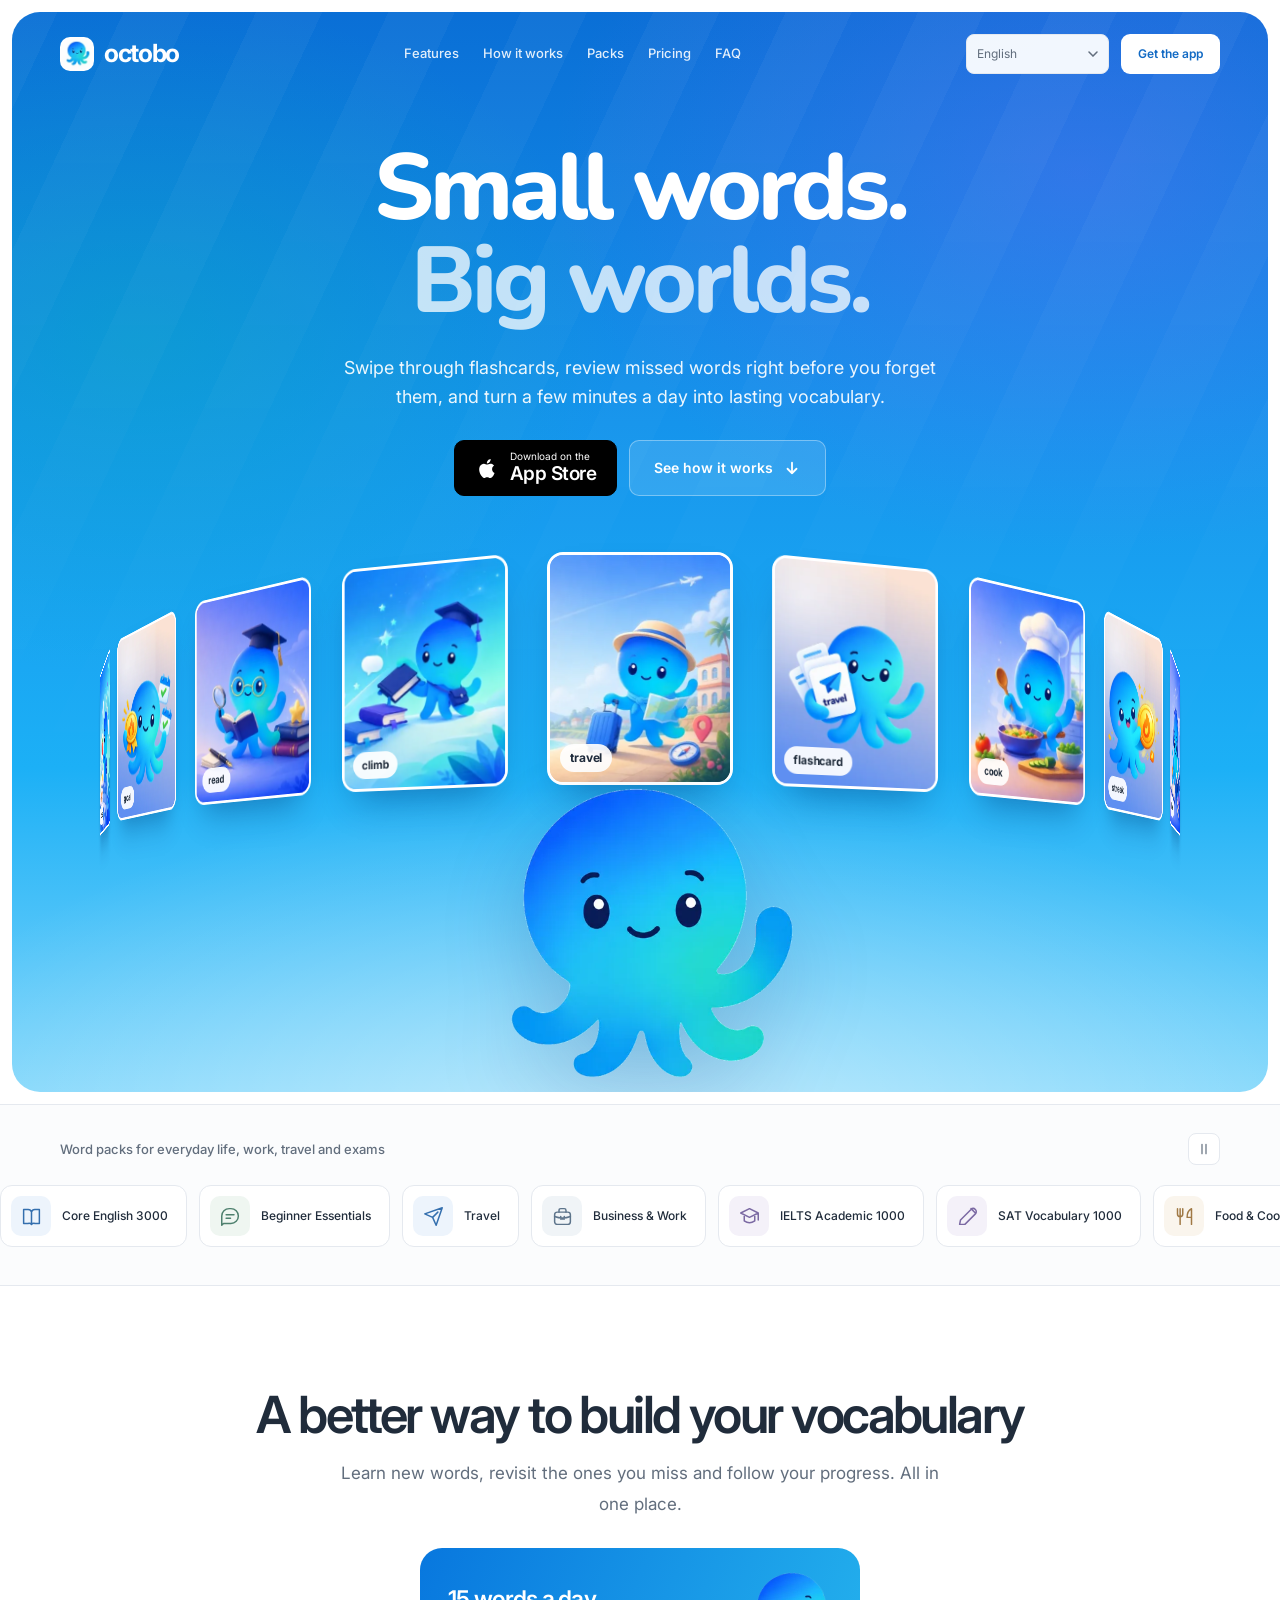
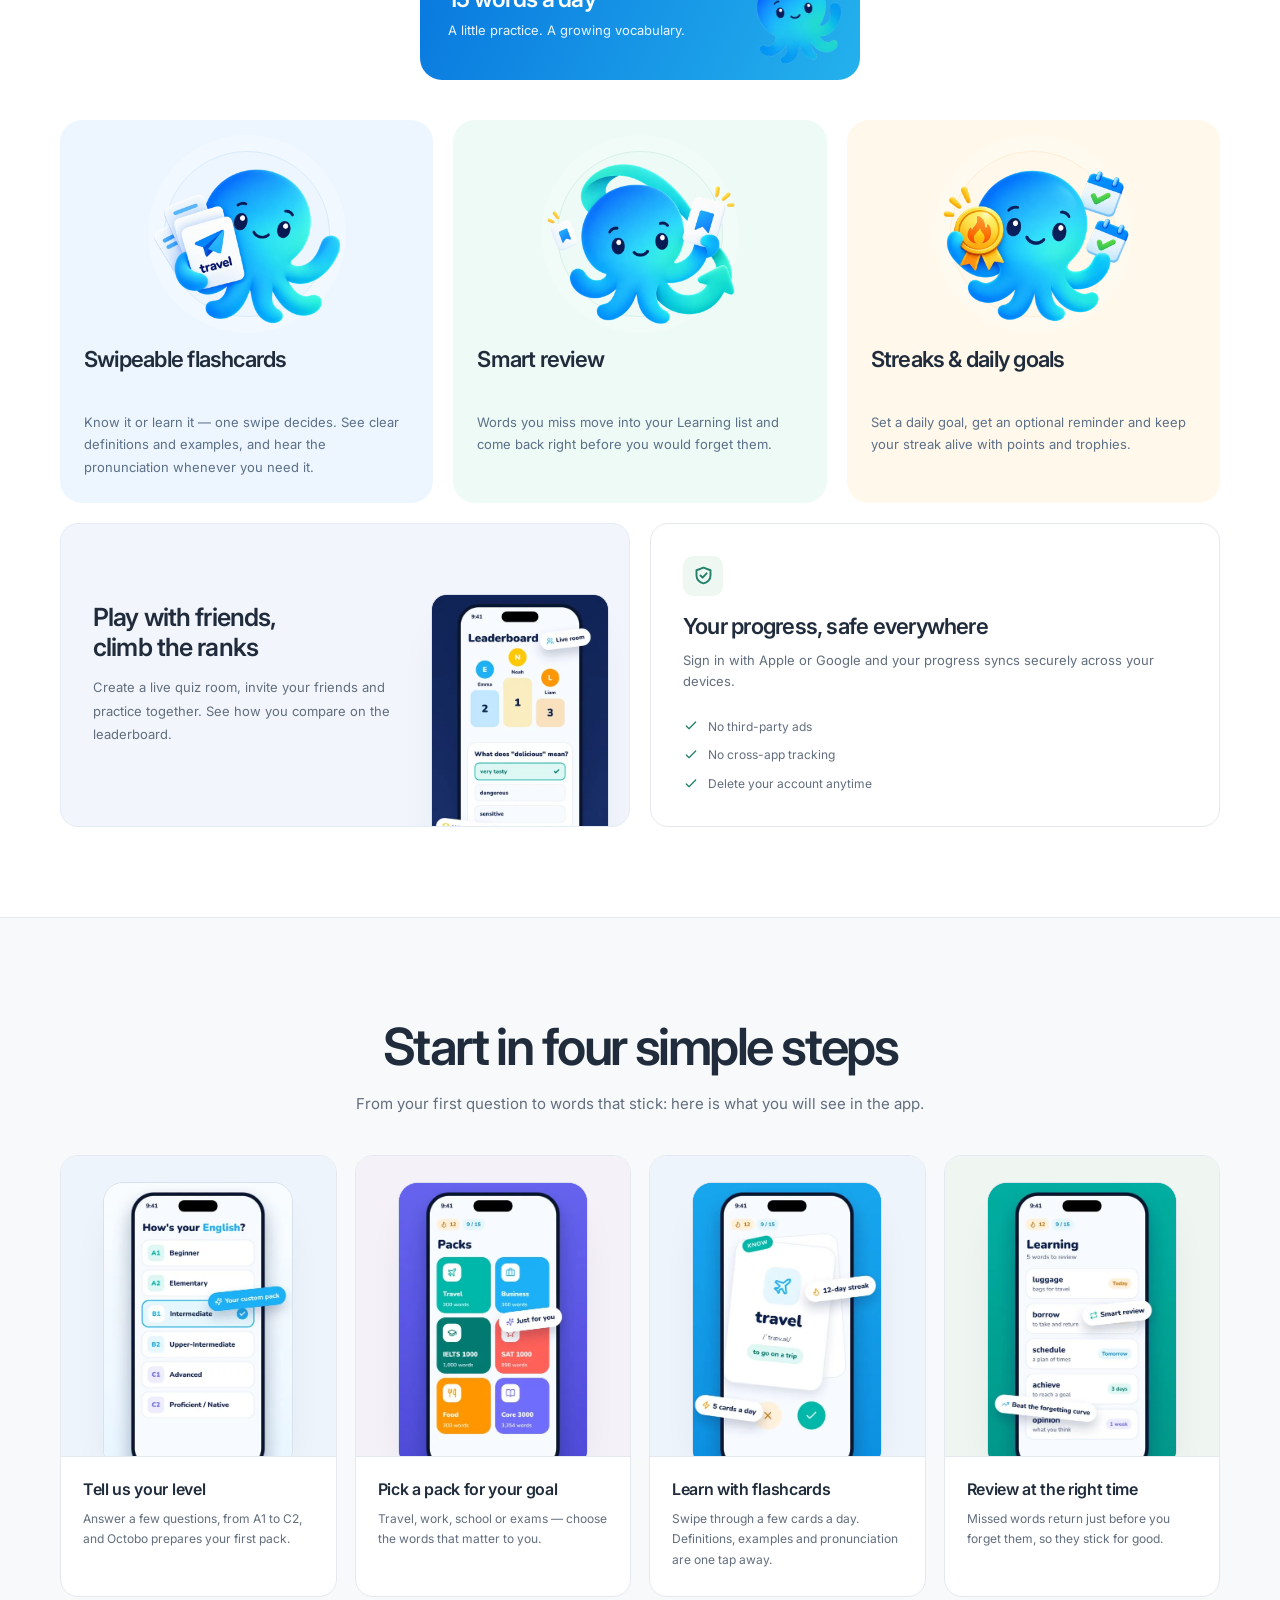
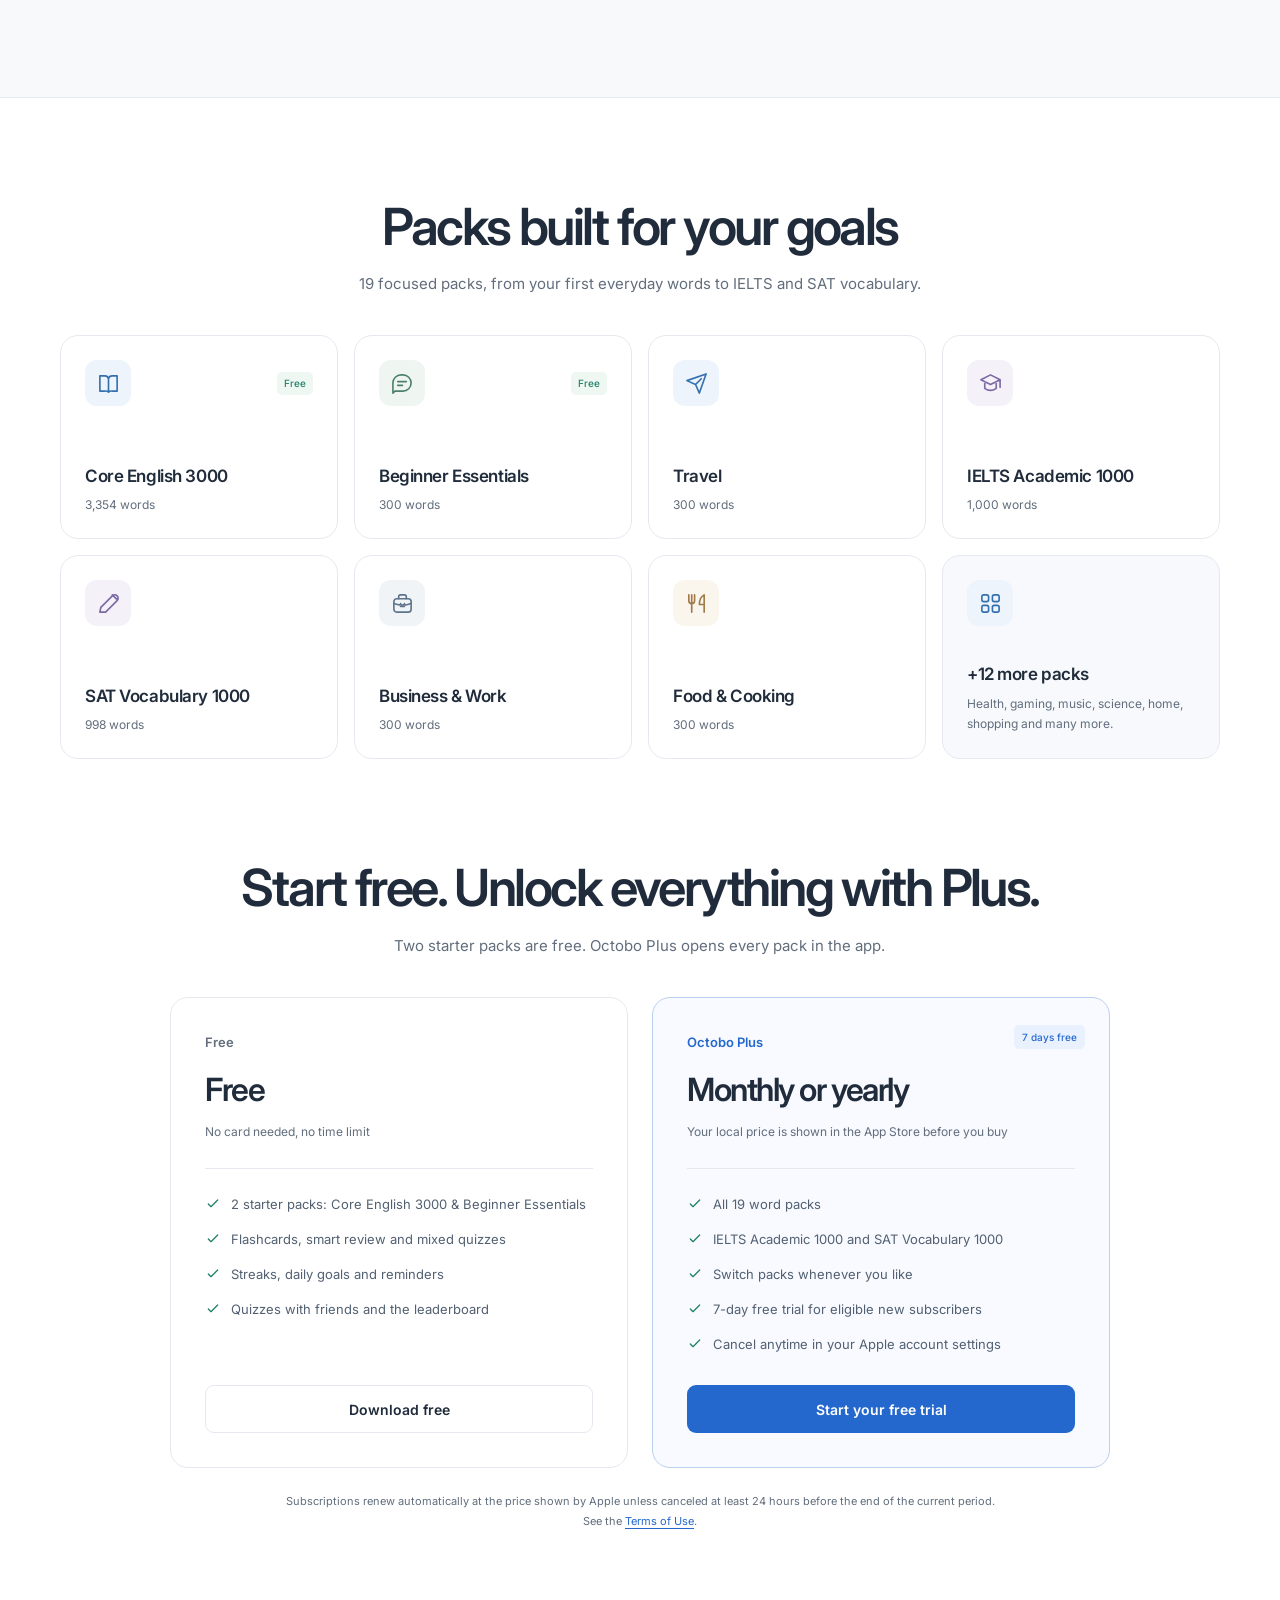
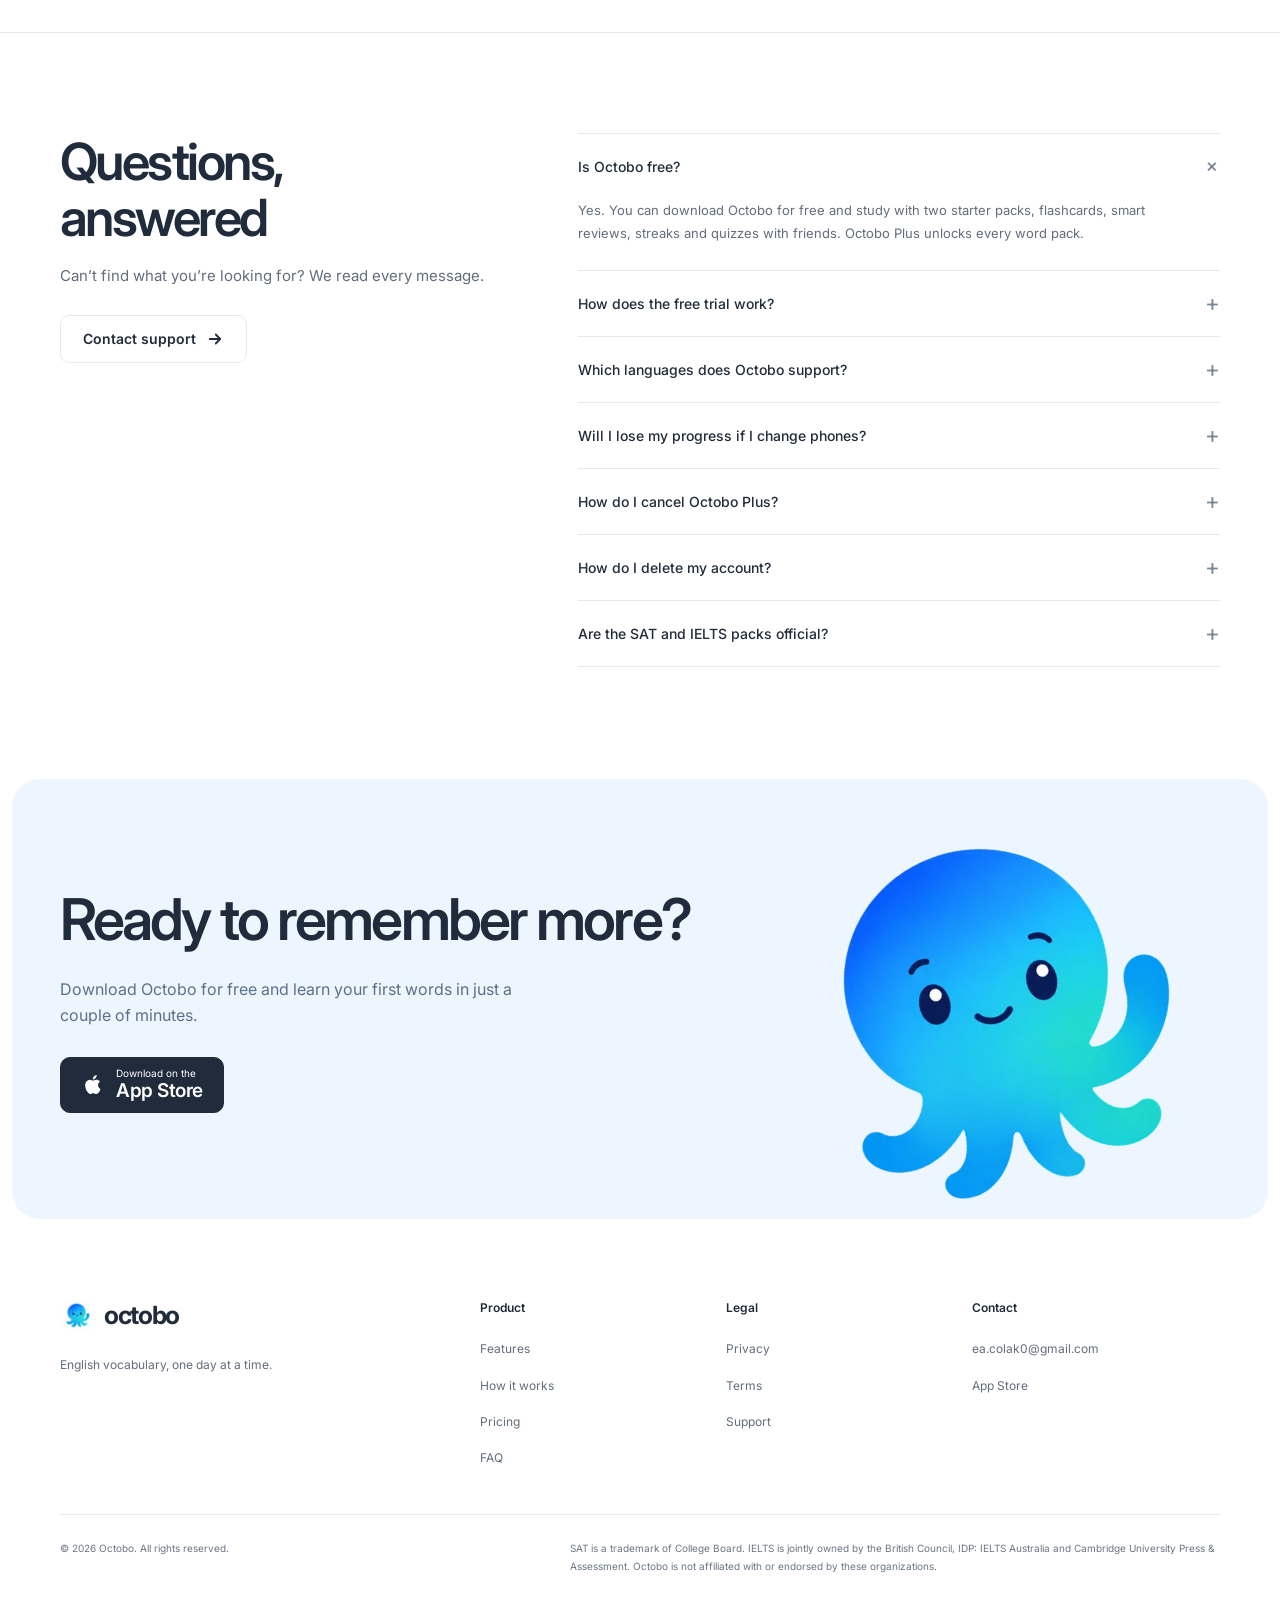
==== commit 6f5b07ab: "Drop the step numbers from the four-step cards Co-Authored-By: Claude Opus 5.5 <noreply@anthropic.co" ====
--- a/index.html
+++ b/index.html
@@ -19,7 +19,12 @@
   <link rel="stylesheet" href="https://fonts.googleapis.com/css2?family=Inter:wght@400;500;600;700;800&family=Nunito:wght@700;800;900&display=swap">
   <link rel="stylesheet" href="assets/styles.css">
   <link rel="preload" as="image" href="assets/img/mascot.webp" fetchpriority="high">
-  <script>document.documentElement.classList.remove("no-js")</script>
+  <script>
+    document.documentElement.classList.remove("no-js");
+    // A reload starts at the top instead of the restored scroll position or a stale #section.
+    if ("scrollRestoration" in history) history.scrollRestoration = "manual";
+    if (location.hash && performance.getEntriesByType("navigation")[0]?.type === "reload") history.replaceState(null, "", location.pathname + location.search);
+  </script>
 </head>
 <body class="home" data-title-key="home.title">
 
@@ -225,19 +230,19 @@
         <ol class="journey shell">
           <li class="journey-step tone-blue">
             <div class="journey-shot"><div class="phone lqip" style="--lqip:url([data-uri])"><img src="assets/img/screen-04.webp" alt="Choosing an English level from A1 to C2" width="461" height="1000" decoding="async" loading="lazy"></div></div>
-            <div class="journey-copy"><span class="step-number">01</span><h3 data-i18n="how.1.h">Tell us your level</h3><p data-i18n="how.1.p">Answer a few questions, from A1 to C2, and Octobo prepares your first pack.</p></div>
+            <div class="journey-copy"><h3 data-i18n="how.1.h">Tell us your level</h3><p data-i18n="how.1.p">Answer a few questions, from A1 to C2, and Octobo prepares your first pack.</p></div>
           </li>
           <li class="journey-step tone-violet">
             <div class="journey-shot"><div class="phone lqip" style="--lqip:url([data-uri])"><img src="assets/img/screen-03.webp" alt="Word packs for travel, business, IELTS and SAT" width="461" height="1000" decoding="async" loading="lazy"></div></div>
-            <div class="journey-copy"><span class="step-number">02</span><h3 data-i18n="how.2.h">Pick a pack for your goal</h3><p data-i18n="how.2.p">Travel, work, school or exams — choose the words that matter to you.</p></div>
+            <div class="journey-copy"><h3 data-i18n="how.2.h">Pick a pack for your goal</h3><p data-i18n="how.2.p">Travel, work, school or exams — choose the words that matter to you.</p></div>
           </li>
           <li class="journey-step tone-blue">
             <div class="journey-shot"><div class="phone lqip" style="--lqip:url([data-uri])"><img src="assets/img/screen-01.webp" alt="A flashcard for the word travel" width="461" height="1000" decoding="async" loading="lazy"></div></div>
-            <div class="journey-copy"><span class="step-number">03</span><h3 data-i18n="how.3.h">Learn with flashcards</h3><p data-i18n="how.3.p">Swipe through a few cards a day. Definitions, examples and pronunciation are one tap away.</p></div>
+            <div class="journey-copy"><h3 data-i18n="how.3.h">Learn with flashcards</h3><p data-i18n="how.3.p">Swipe through a few cards a day. Definitions, examples and pronunciation are one tap away.</p></div>
           </li>
           <li class="journey-step tone-sage">
             <div class="journey-shot"><div class="phone lqip" style="--lqip:url([data-uri])"><img src="assets/img/screen-02.webp" alt="Learning list with words scheduled for review" width="461" height="1000" decoding="async" loading="lazy"></div></div>
-            <div class="journey-copy"><span class="step-number">04</span><h3 data-i18n="how.4.h">Review at the right time</h3><p data-i18n="how.4.p">Missed words return just before you forget them, so they stick for good.</p></div>
+            <div class="journey-copy"><h3 data-i18n="how.4.h">Review at the right time</h3><p data-i18n="how.4.p">Missed words return just before you forget them, so they stick for good.</p></div>
           </li>
         </ol>
       </section>
--- a/assets/styles.css
+++ b/assets/styles.css
@@ -208,8 +208,7 @@
 .journey-shot { display: flex; justify-content: center; height: 300px; padding: 26px 26px 0; overflow: hidden; background: var(--tint, var(--sky-soft)); }
 .journey-shot .phone { width: 100%; max-width: 190px; align-self: flex-start; border-radius: 20px; }
 .journey-copy { padding: 22px 22px 26px; border-top: 1px solid var(--line); }
-.journey-copy .step-number { display: inline-grid; place-items: center; width: 30px; height: 30px; border-radius: 8px; color: var(--tone, var(--sky)); background: var(--tint, var(--sky-soft)); font-size: 11px; font-weight: 600; }
-.journey-copy h3 { margin-top: 14px; font-size: 16px; font-weight: 600; letter-spacing: -.02em; line-height: 1.35; }
+.journey-copy h3 { font-size: 16px; font-weight: 600; letter-spacing: -.02em; line-height: 1.35; }
 .journey-copy p { margin-top: 8px; color: var(--muted); font-size: 12px; line-height: 1.7; }
 
 /* Word packs */
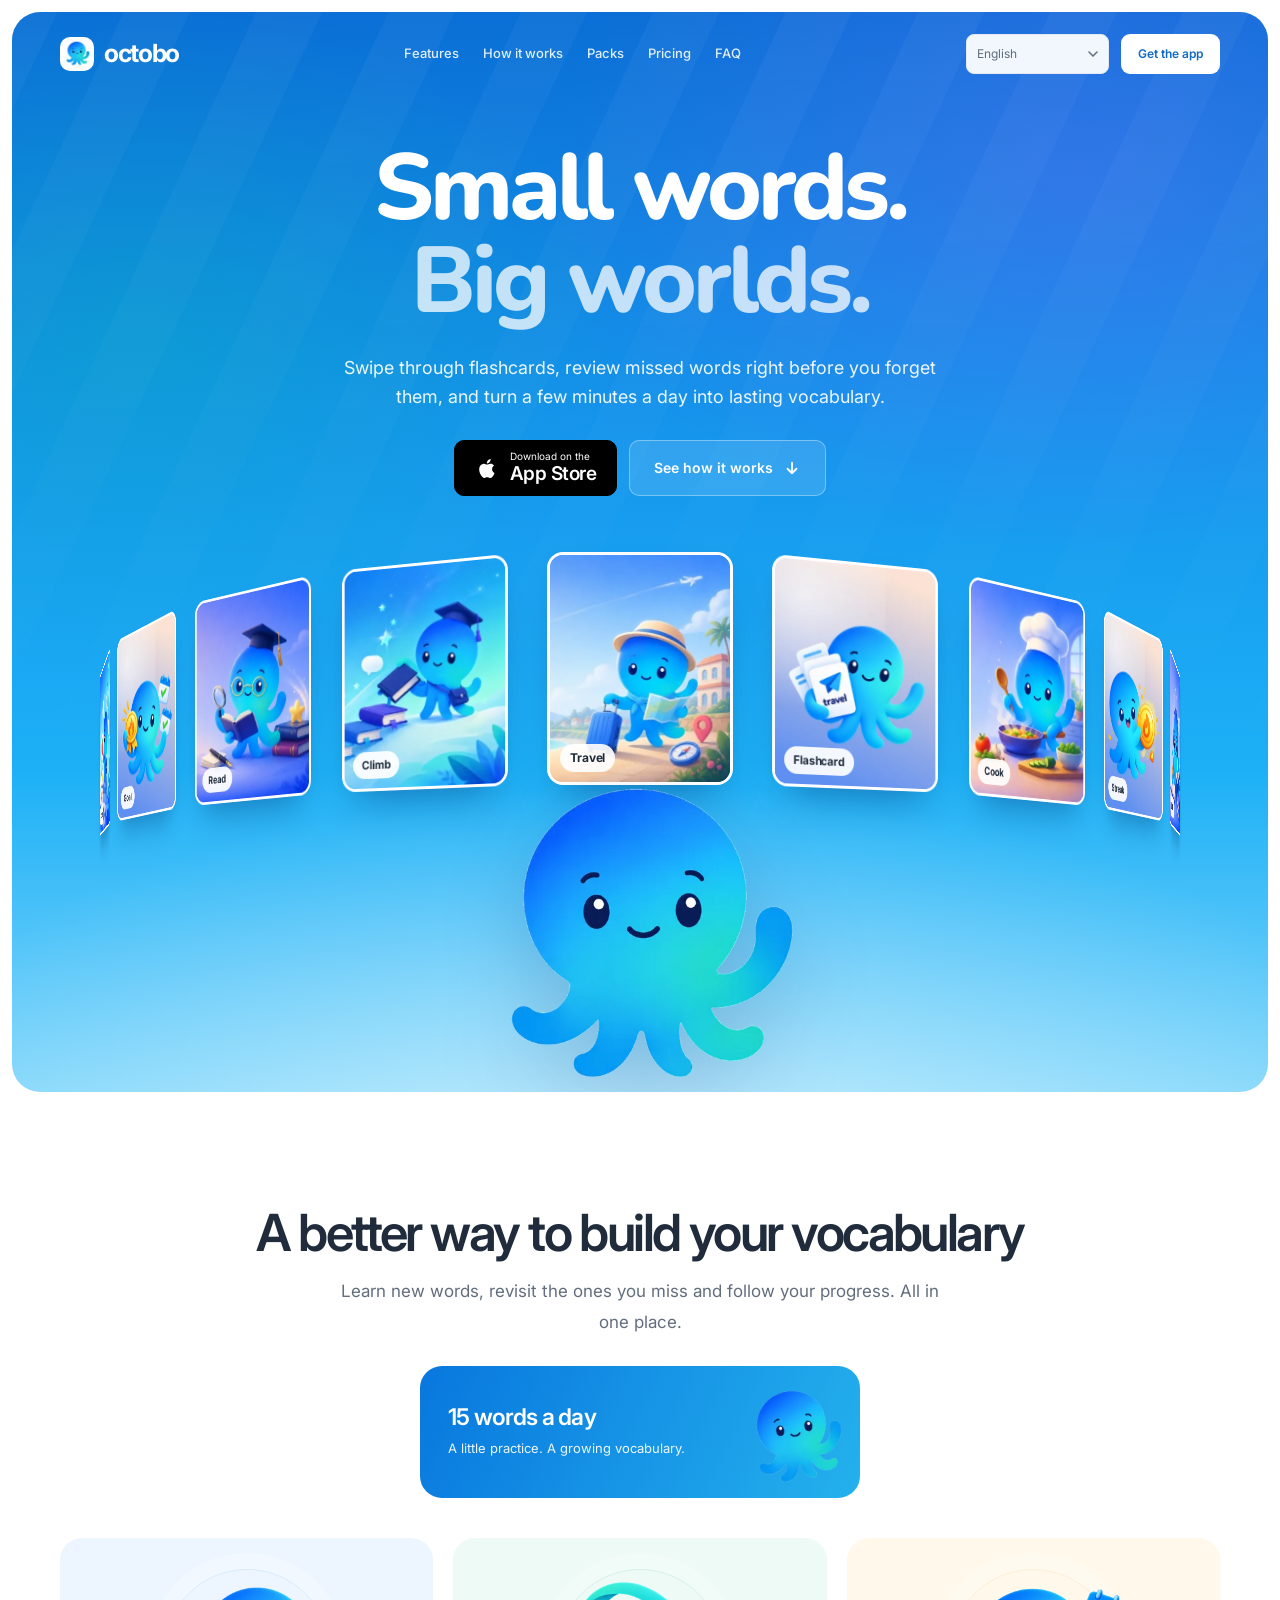
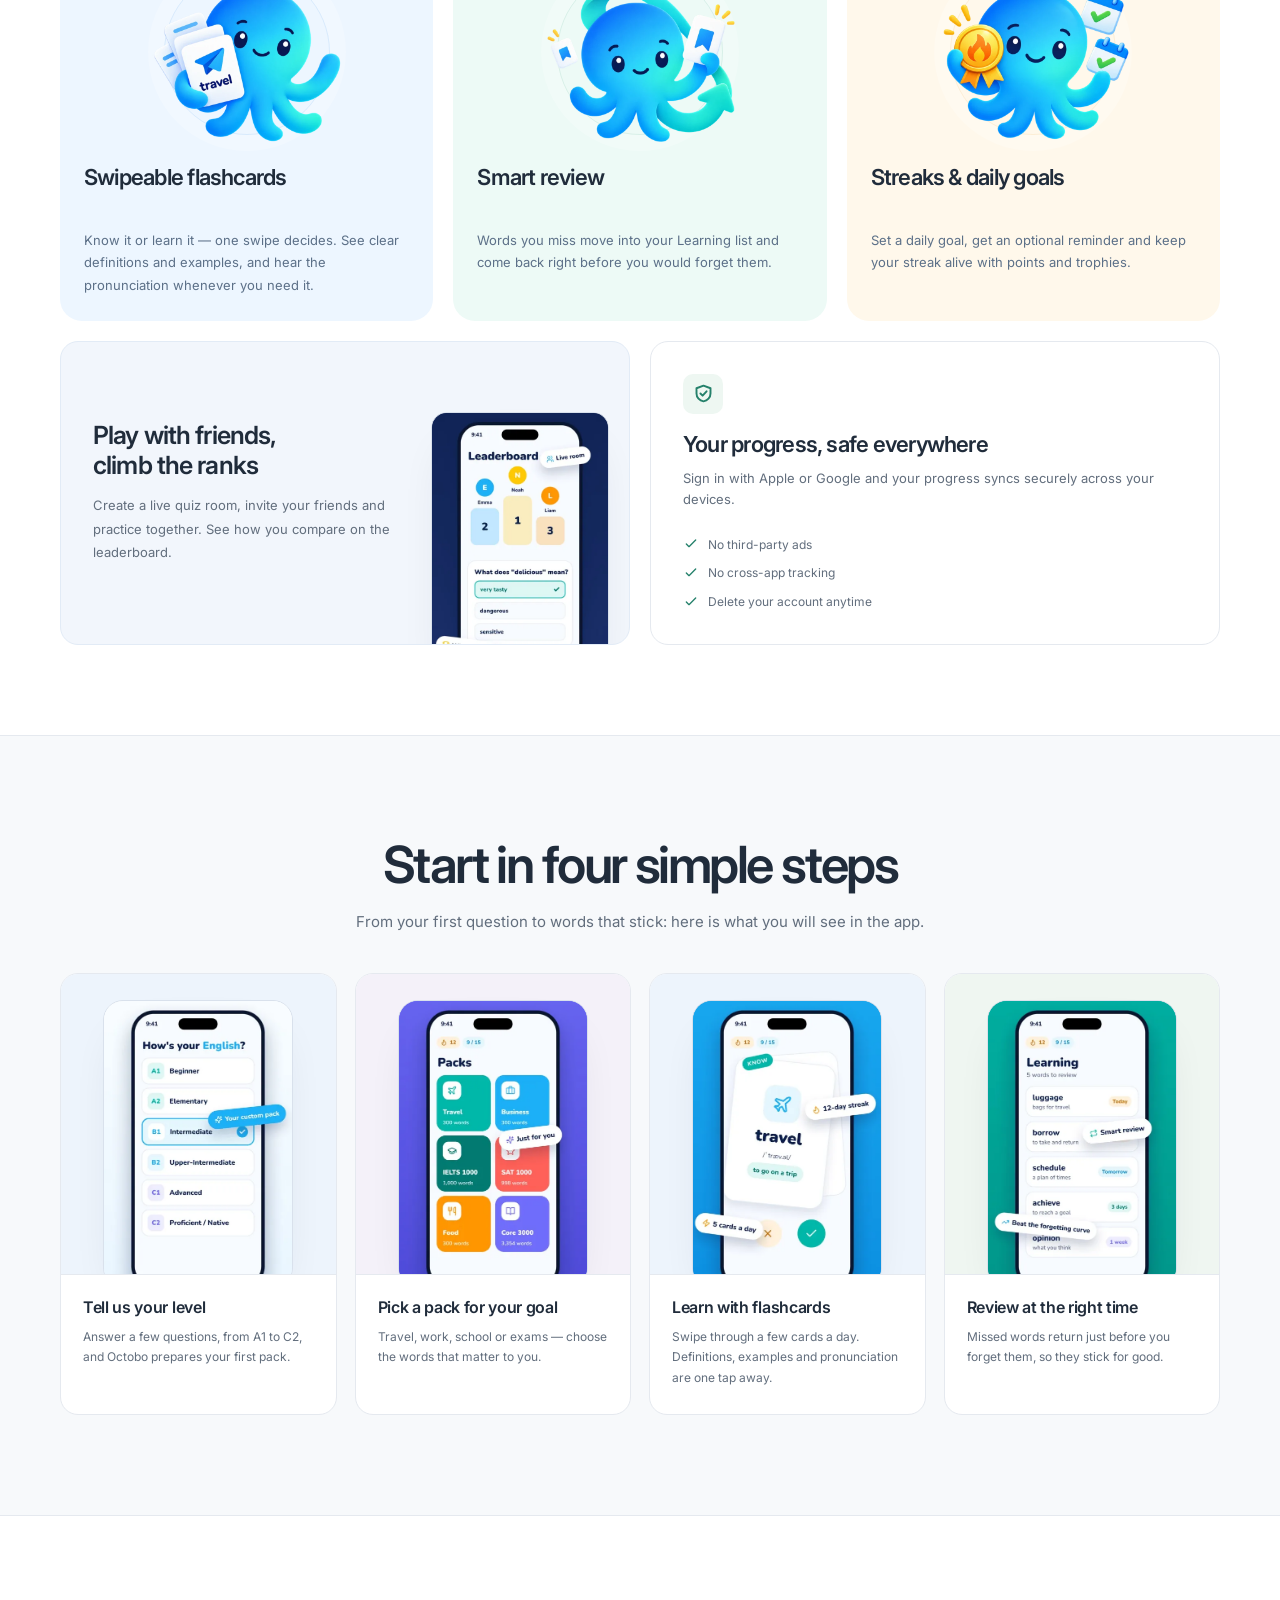
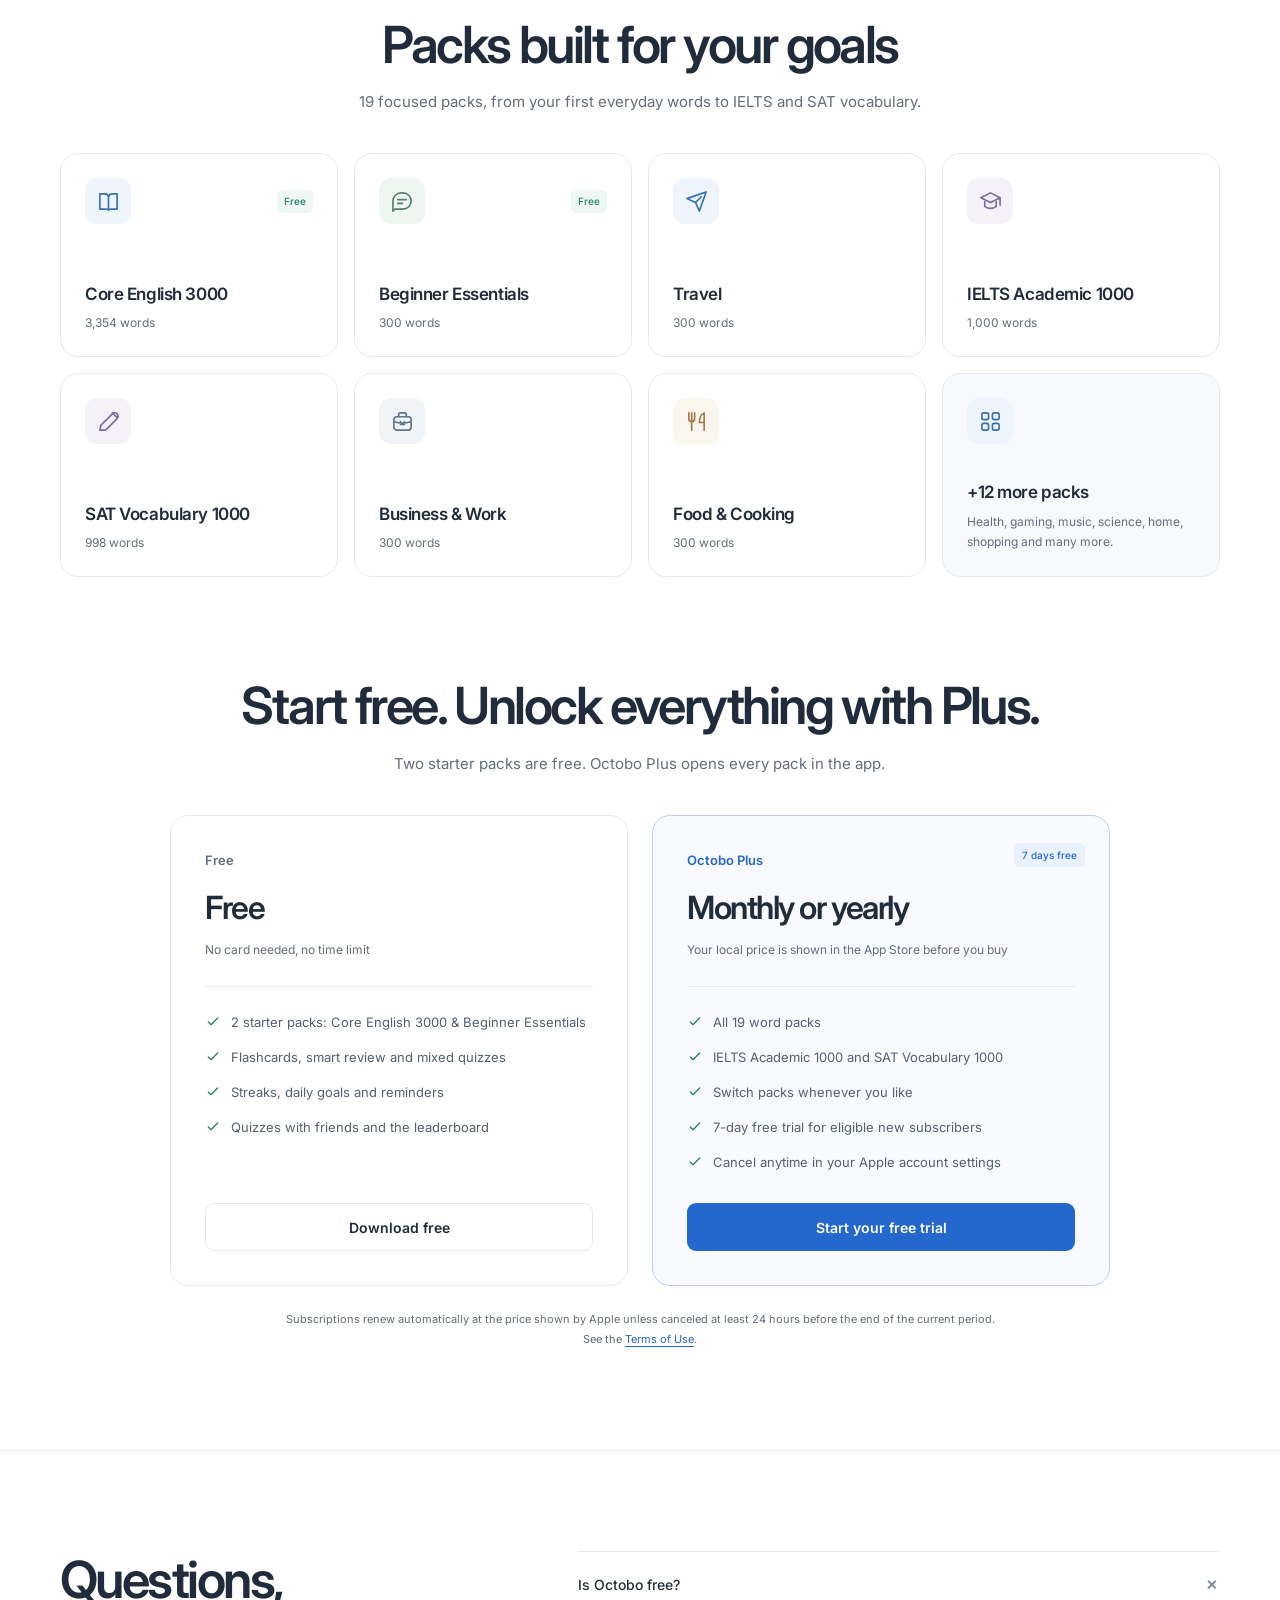
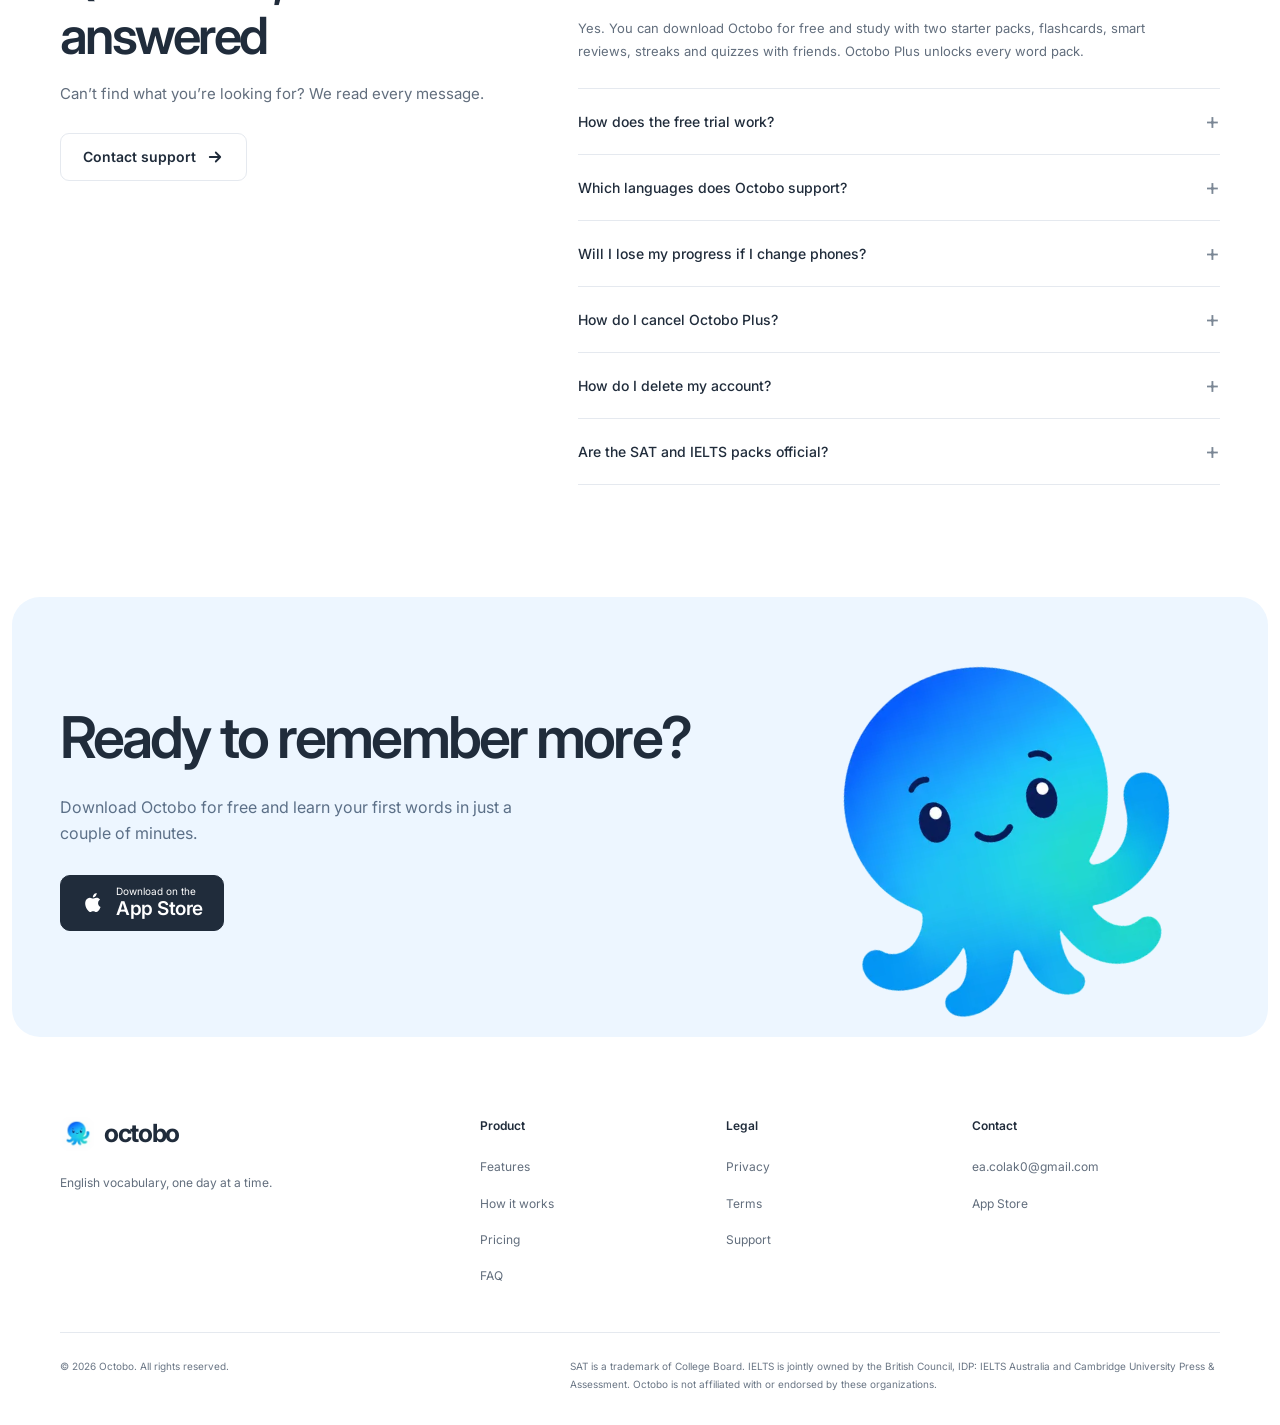
==== commit b0f87ef3: "Capitalize hero card captions and remove the pack ticker Co-Authored-By: Claude Opus 5.5 <noreply@an" ====
--- a/index.html
+++ b/index.html
@@ -106,43 +106,6 @@
       </section>
     </div>
 
-    <!-- Topic icons use one consistent stroke and a restrained palette. -->
-    <section class="strip" aria-labelledby="strip-title">
-      <div class="shell strip-head"><h2 id="strip-title" data-i18n="strip.label">Word packs for everyday life, work, travel and exams</h2>
-        <button class="marquee-toggle" type="button" aria-pressed="false" aria-label="Pause pack animation" data-i18n-label="packs.motion.pause" hidden><svg viewBox="0 0 24 24" fill="none" stroke="currentColor" stroke-width="1.8" stroke-linecap="round" aria-hidden="true"><path class="pause-icon" d="M9 5v14M15 5v14"/><path class="play-icon" d="m9 5 10 7-10 7V5Z"/></svg></button>
-      </div>
-      <div class="marquee"><div class="marquee-track">
-        <div class="marquee-group">
-          <a class="pack-pill tone-blue" href="#pack-oxford-all"><span class="pack-icon"><svg viewBox="0 0 24 24" fill="none" stroke="currentColor" stroke-width="1.7" stroke-linecap="round" stroke-linejoin="round" aria-hidden="true"><path d="M12 7v14M3 4h5a4 4 0 0 1 4 3 4 4 0 0 1 4-3h5v16h-5a4 4 0 0 0-4 1 4 4 0 0 0-4-1H3z"/></svg></span><span data-i18n="pack.oxford-all.name">Core English 3000</span></a>
-          <a class="pack-pill tone-sage" href="#pack-everyday-conversation"><span class="pack-icon"><svg viewBox="0 0 24 24" fill="none" stroke="currentColor" stroke-width="1.7" stroke-linecap="round" stroke-linejoin="round" aria-hidden="true"><path d="M21 11.5a8.5 8.5 0 0 1-8.5 8.5H4l-2 2V11.5A8.5 8.5 0 0 1 10.5 3h2a8.5 8.5 0 0 1 8.5 8.5Z"/><path d="M7 10h9M7 14h5"/></svg></span><span data-i18n="pack.everyday-conversation.name">Beginner Essentials</span></a>
-          <a class="pack-pill tone-blue" href="#pack-travel"><span class="pack-icon"><svg viewBox="0 0 24 24" fill="none" stroke="currentColor" stroke-width="1.7" stroke-linecap="round" stroke-linejoin="round" aria-hidden="true"><path d="m22 2-7 20-4-9L2 9 22 2ZM11 13l6-6"/></svg></span><span data-i18n="pack.travel.name">Travel</span></a>
-          <a class="pack-pill tone-slate" href="#pack-business-work"><span class="pack-icon"><svg viewBox="0 0 24 24" fill="none" stroke="currentColor" stroke-width="1.7" stroke-linecap="round" stroke-linejoin="round" aria-hidden="true"><rect x="3" y="7" width="18" height="14" rx="3"/><path d="M8 7V5a2 2 0 0 1 2-2h4a2 2 0 0 1 2 2v2M3 12a25 25 0 0 0 18 0M10 12v3h4v-3"/></svg></span><span data-i18n="pack.business-work.name">Business &amp; Work</span></a>
-          <a class="pack-pill tone-violet" href="#pack-ielts-1000"><span class="pack-icon"><svg viewBox="0 0 24 24" fill="none" stroke="currentColor" stroke-width="1.7" stroke-linecap="round" stroke-linejoin="round" aria-hidden="true"><path d="m2 8 10-5 10 5-10 5L2 8ZM6 10v7c4 3 8 3 12 0v-7M22 8v8"/></svg></span><span data-i18n="pack.ielts-1000.name">IELTS Academic 1000</span></a>
-          <a class="pack-pill tone-violet" href="#pack-sat-1000"><span class="pack-icon"><svg viewBox="0 0 24 24" fill="none" stroke="currentColor" stroke-width="1.7" stroke-linecap="round" stroke-linejoin="round" aria-hidden="true"><path d="m16 3 5 5M4 16 16 4a3.5 3.5 0 0 1 5 5L9 21H3l1-5Z"/></svg></span><span data-i18n="pack.sat-1000.name">SAT Vocabulary 1000</span></a>
-          <a class="pack-pill tone-sand" href="#pack-food-cooking"><span class="pack-icon"><svg viewBox="0 0 24 24" fill="none" stroke="currentColor" stroke-width="1.7" stroke-linecap="round" stroke-linejoin="round" aria-hidden="true"><path d="M4 3v6a3 3 0 0 0 6 0V3M7 3v18M20 21V3c-4 2-5 6-5 10h5"/></svg></span><span data-i18n="pack.food-cooking.name">Food &amp; Cooking</span></a>
-          <a class="pack-pill tone-slate" href="#packs"><span class="pack-icon"><svg viewBox="0 0 24 24" fill="none" stroke="currentColor" stroke-width="1.7" stroke-linecap="round" stroke-linejoin="round" aria-hidden="true"><rect x="2" y="3" width="20" height="14" rx="2"/><path d="M8 21h8M12 17v4M9 8l-3 2 3 2M15 8l3 2-3 2"/></svg></span><span data-i18n="pack.technology-media.name">Technology &amp; Media</span></a>
-          <a class="pack-pill tone-sage" href="#packs"><span class="pack-icon"><svg viewBox="0 0 24 24" fill="none" stroke="currentColor" stroke-width="1.7" stroke-linecap="round" stroke-linejoin="round" aria-hidden="true"><path d="M20 3C8 2 2 7 5 15s16 4 15-12ZM4 21l11-11"/></svg></span><span data-i18n="pack.nature-environment.name">Nature &amp; Environment</span></a>
-          <a class="pack-pill tone-sand" href="#packs"><span class="pack-icon"><svg viewBox="0 0 24 24" fill="none" stroke="currentColor" stroke-width="1.7" stroke-linecap="round" stroke-linejoin="round" aria-hidden="true"><path d="M2 12h5l3-8 4 16 3-8h5"/></svg></span><span data-i18n="pack.sports-fitness.name">Sports &amp; Fitness</span></a>
-          <a class="pack-pill tone-violet" href="#packs"><span class="pack-icon"><svg viewBox="0 0 24 24" fill="none" stroke="currentColor" stroke-width="1.7" stroke-linecap="round" stroke-linejoin="round" aria-hidden="true"><path d="M9 18V5l12-2v13M9 9l12-2"/><ellipse cx="6" cy="18" rx="3" ry="3"/><ellipse cx="18" cy="16" rx="3" ry="3"/></svg></span><span data-i18n="pack.music-entertainment.name">Music &amp; Entertainment</span></a>
-          <a class="pack-pill tone-blue" href="#packs"><span class="pack-icon"><svg viewBox="0 0 24 24" fill="none" stroke="currentColor" stroke-width="1.7" stroke-linecap="round" stroke-linejoin="round" aria-hidden="true"><path d="M9 3h6M10 3v6L4 19a1.4 1.4 0 0 0 1.2 2h13.6a1.4 1.4 0 0 0 1.2-2L14 9V3M7 15h10"/></svg></span><span data-i18n="pack.science-discovery.name">Science &amp; Discovery</span></a>
-        </div>
-        <div class="marquee-group" aria-hidden="true">
-          <a class="pack-pill tone-blue" href="#pack-oxford-all" tabindex="-1"><span class="pack-icon"><svg viewBox="0 0 24 24" fill="none" stroke="currentColor" stroke-width="1.7" stroke-linecap="round" stroke-linejoin="round" aria-hidden="true"><path d="M12 7v14M3 4h5a4 4 0 0 1 4 3 4 4 0 0 1 4-3h5v16h-5a4 4 0 0 0-4 1 4 4 0 0 0-4-1H3z"/></svg></span><span data-i18n="pack.oxford-all.name">Core English 3000</span></a>
-          <a class="pack-pill tone-sage" href="#pack-everyday-conversation" tabindex="-1"><span class="pack-icon"><svg viewBox="0 0 24 24" fill="none" stroke="currentColor" stroke-width="1.7" stroke-linecap="round" stroke-linejoin="round" aria-hidden="true"><path d="M21 11.5a8.5 8.5 0 0 1-8.5 8.5H4l-2 2V11.5A8.5 8.5 0 0 1 10.5 3h2a8.5 8.5 0 0 1 8.5 8.5Z"/><path d="M7 10h9M7 14h5"/></svg></span><span data-i18n="pack.everyday-conversation.name">Beginner Essentials</span></a>
-          <a class="pack-pill tone-blue" href="#pack-travel" tabindex="-1"><span class="pack-icon"><svg viewBox="0 0 24 24" fill="none" stroke="currentColor" stroke-width="1.7" stroke-linecap="round" stroke-linejoin="round" aria-hidden="true"><path d="m22 2-7 20-4-9L2 9 22 2ZM11 13l6-6"/></svg></span><span data-i18n="pack.travel.name">Travel</span></a>
-          <a class="pack-pill tone-slate" href="#pack-business-work" tabindex="-1"><span class="pack-icon"><svg viewBox="0 0 24 24" fill="none" stroke="currentColor" stroke-width="1.7" stroke-linecap="round" stroke-linejoin="round" aria-hidden="true"><rect x="3" y="7" width="18" height="14" rx="3"/><path d="M8 7V5a2 2 0 0 1 2-2h4a2 2 0 0 1 2 2v2M3 12a25 25 0 0 0 18 0M10 12v3h4v-3"/></svg></span><span data-i18n="pack.business-work.name">Business &amp; Work</span></a>
-          <a class="pack-pill tone-violet" href="#pack-ielts-1000" tabindex="-1"><span class="pack-icon"><svg viewBox="0 0 24 24" fill="none" stroke="currentColor" stroke-width="1.7" stroke-linecap="round" stroke-linejoin="round" aria-hidden="true"><path d="m2 8 10-5 10 5-10 5L2 8ZM6 10v7c4 3 8 3 12 0v-7M22 8v8"/></svg></span><span data-i18n="pack.ielts-1000.name">IELTS Academic 1000</span></a>
-          <a class="pack-pill tone-violet" href="#pack-sat-1000" tabindex="-1"><span class="pack-icon"><svg viewBox="0 0 24 24" fill="none" stroke="currentColor" stroke-width="1.7" stroke-linecap="round" stroke-linejoin="round" aria-hidden="true"><path d="m16 3 5 5M4 16 16 4a3.5 3.5 0 0 1 5 5L9 21H3l1-5Z"/></svg></span><span data-i18n="pack.sat-1000.name">SAT Vocabulary 1000</span></a>
-          <a class="pack-pill tone-sand" href="#pack-food-cooking" tabindex="-1"><span class="pack-icon"><svg viewBox="0 0 24 24" fill="none" stroke="currentColor" stroke-width="1.7" stroke-linecap="round" stroke-linejoin="round" aria-hidden="true"><path d="M4 3v6a3 3 0 0 0 6 0V3M7 3v18M20 21V3c-4 2-5 6-5 10h5"/></svg></span><span data-i18n="pack.food-cooking.name">Food &amp; Cooking</span></a>
-          <a class="pack-pill tone-slate" href="#packs" tabindex="-1"><span class="pack-icon"><svg viewBox="0 0 24 24" fill="none" stroke="currentColor" stroke-width="1.7" stroke-linecap="round" stroke-linejoin="round" aria-hidden="true"><rect x="2" y="3" width="20" height="14" rx="2"/><path d="M8 21h8M12 17v4M9 8l-3 2 3 2M15 8l3 2-3 2"/></svg></span><span data-i18n="pack.technology-media.name">Technology &amp; Media</span></a>
-          <a class="pack-pill tone-sage" href="#packs" tabindex="-1"><span class="pack-icon"><svg viewBox="0 0 24 24" fill="none" stroke="currentColor" stroke-width="1.7" stroke-linecap="round" stroke-linejoin="round" aria-hidden="true"><path d="M20 3C8 2 2 7 5 15s16 4 15-12ZM4 21l11-11"/></svg></span><span data-i18n="pack.nature-environment.name">Nature &amp; Environment</span></a>
-          <a class="pack-pill tone-sand" href="#packs" tabindex="-1"><span class="pack-icon"><svg viewBox="0 0 24 24" fill="none" stroke="currentColor" stroke-width="1.7" stroke-linecap="round" stroke-linejoin="round" aria-hidden="true"><path d="M2 12h5l3-8 4 16 3-8h5"/></svg></span><span data-i18n="pack.sports-fitness.name">Sports &amp; Fitness</span></a>
-          <a class="pack-pill tone-violet" href="#packs" tabindex="-1"><span class="pack-icon"><svg viewBox="0 0 24 24" fill="none" stroke="currentColor" stroke-width="1.7" stroke-linecap="round" stroke-linejoin="round" aria-hidden="true"><path d="M9 18V5l12-2v13M9 9l12-2"/><ellipse cx="6" cy="18" rx="3" ry="3"/><ellipse cx="18" cy="16" rx="3" ry="3"/></svg></span><span data-i18n="pack.music-entertainment.name">Music &amp; Entertainment</span></a>
-          <a class="pack-pill tone-blue" href="#packs" tabindex="-1"><span class="pack-icon"><svg viewBox="0 0 24 24" fill="none" stroke="currentColor" stroke-width="1.7" stroke-linecap="round" stroke-linejoin="round" aria-hidden="true"><path d="M9 3h6M10 3v6L4 19a1.4 1.4 0 0 0 1.2 2h13.6a1.4 1.4 0 0 0 1.2-2L14 9V3M7 15h10"/></svg></span><span data-i18n="pack.science-discovery.name">Science &amp; Discovery</span></a>
-        </div>
-      </div></div>
-    </section>
-
     <!-- Features -->
     <section class="section features-section" id="features">
       <div class="shell">
--- a/assets/styles.css
+++ b/assets/styles.css
@@ -119,19 +119,10 @@
 @keyframes spin { from { transform: translateZ(calc(var(--r) * -1)) rotateY(0deg); } to { transform: translateZ(calc(var(--r) * -1)) rotateY(-360deg); } }
 .photo-card { position: absolute; inset: 0; margin: 0; overflow: hidden; border: 3px solid #fff; border-radius: 16px; background: #cfe6fb; box-shadow: 0 22px 40px -18px rgb(5 40 100 / 45%); backface-visibility: hidden; transform: rotateY(calc(var(--i) * var(--step))) translateZ(var(--r)); }
 .photo-card img { display: block; width: 100%; height: 100%; object-fit: cover; }
+.photo-card figcaption::first-letter { text-transform: uppercase; }
 .photo-card figcaption { position: absolute; left: 10px; bottom: 10px; padding: 4px 10px; border-radius: 999px; background: rgb(255 255 255 / 92%); color: var(--navy); font-size: 12px; font-weight: 700; letter-spacing: -.01em; }
 
-/* Gentle topic ticker, with pause and reduced-motion support. */
-.strip { padding-block: 28px 38px; border-block: 1px solid var(--line); background: #fbfcfd; }
-.strip-head { display: flex; align-items: center; justify-content: space-between; gap: 24px; margin-bottom: 20px; }
-.strip h2 { color: var(--muted); font-size: 13px; font-weight: 500; letter-spacing: 0; line-height: 1.6; text-wrap: pretty; }
-.marquee { overflow: hidden; }
-.marquee-track { display: flex; width: max-content; animation: marquee 70s linear infinite; }
-.marquee-group { display: flex; gap: 12px; flex-shrink: 0; padding-right: 12px; }
-@keyframes marquee { to { transform: translateX(-50%); } }
-.marquee:hover .marquee-track, .marquee:focus-within .marquee-track, .strip.paused .marquee-track { animation-play-state: paused; }
-.pack-pill { display: inline-flex; align-items: center; gap: 11px; min-height: 58px; padding: 10px 18px 10px 10px; border-radius: 12px; background: #fff; border: 1px solid var(--line); color: var(--ink); font-size: 12px; font-weight: 500; white-space: nowrap; text-decoration: none; transition: border-color .2s; }
-.pack-pill:hover { border-color: var(--tone, var(--sky)); }
+/* Pack icon tiles and tone colours. */
 .pack-icon { display: inline-grid; place-items: center; flex: none; width: 40px; height: 40px; border-radius: 10px; background: var(--tint, var(--sky-soft)); color: var(--tone, var(--sky)); }
 .pack-icon svg { width: 21px; height: 21px; }
 .tone-blue { --tone: #346fae; --tint: #edf4fc; }
@@ -139,10 +130,6 @@
 .tone-slate { --tone: #5d748b; --tint: #f0f4f7; }
 .tone-violet { --tone: #7b69a3; --tint: #f4f1f9; }
 .tone-sand { --tone: #a07945; --tint: #faf5ed; }
-.marquee-toggle { display: grid; place-items: center; flex: none; width: 32px; height: 32px; padding: 6px; color: var(--muted); border: 1px solid var(--line); border-radius: 8px; background: #fff; }
-.marquee-toggle svg { width: 16px; height: 16px; }
-.marquee-toggle .play-icon, .paused .marquee-toggle .pause-icon { display: none; }
-.paused .marquee-toggle .play-icon { display: block; }
 
 /* Shared section rhythm */
 section { position: relative; }
@@ -352,12 +339,6 @@
   .brand img { width: 32px; height: 32px; }
   .nav-end > label, .nav-end .nav-cta { display: none; }
   .mobile-menu { padding-inline: 20px; }
-  .strip { padding-block: 22px 28px; }
-  .strip-head { gap: 16px; margin-bottom: 16px; }
-  .strip h2 { font-size: 12px; }
-  .pack-pill { padding-right: 14px; font-size: 11px; min-height: 52px; }
-  .pack-pill .pack-icon { width: 32px; height: 32px; border-radius: 8px; }
-  .pack-pill .pack-icon svg { width: 18px; height: 18px; }
   .section { padding-block: 60px; }
   .section-head { flex-direction: column; align-items: flex-start; gap: 24px; margin-bottom: 28px; }
   .section-head.center { align-items: flex-start; text-align: left; }
@@ -493,6 +474,4 @@
 @media (prefers-reduced-motion: reduce) {
   *, *::before, *::after { animation: none !important; transition: none !important; scroll-behavior: auto !important; }
   .reveal { opacity: 1 !important; transform: none !important; }
-  .marquee { overflow-x: auto; }
-  .marquee-group[aria-hidden="true"], .marquee-toggle { display: none !important; }
-}
+}
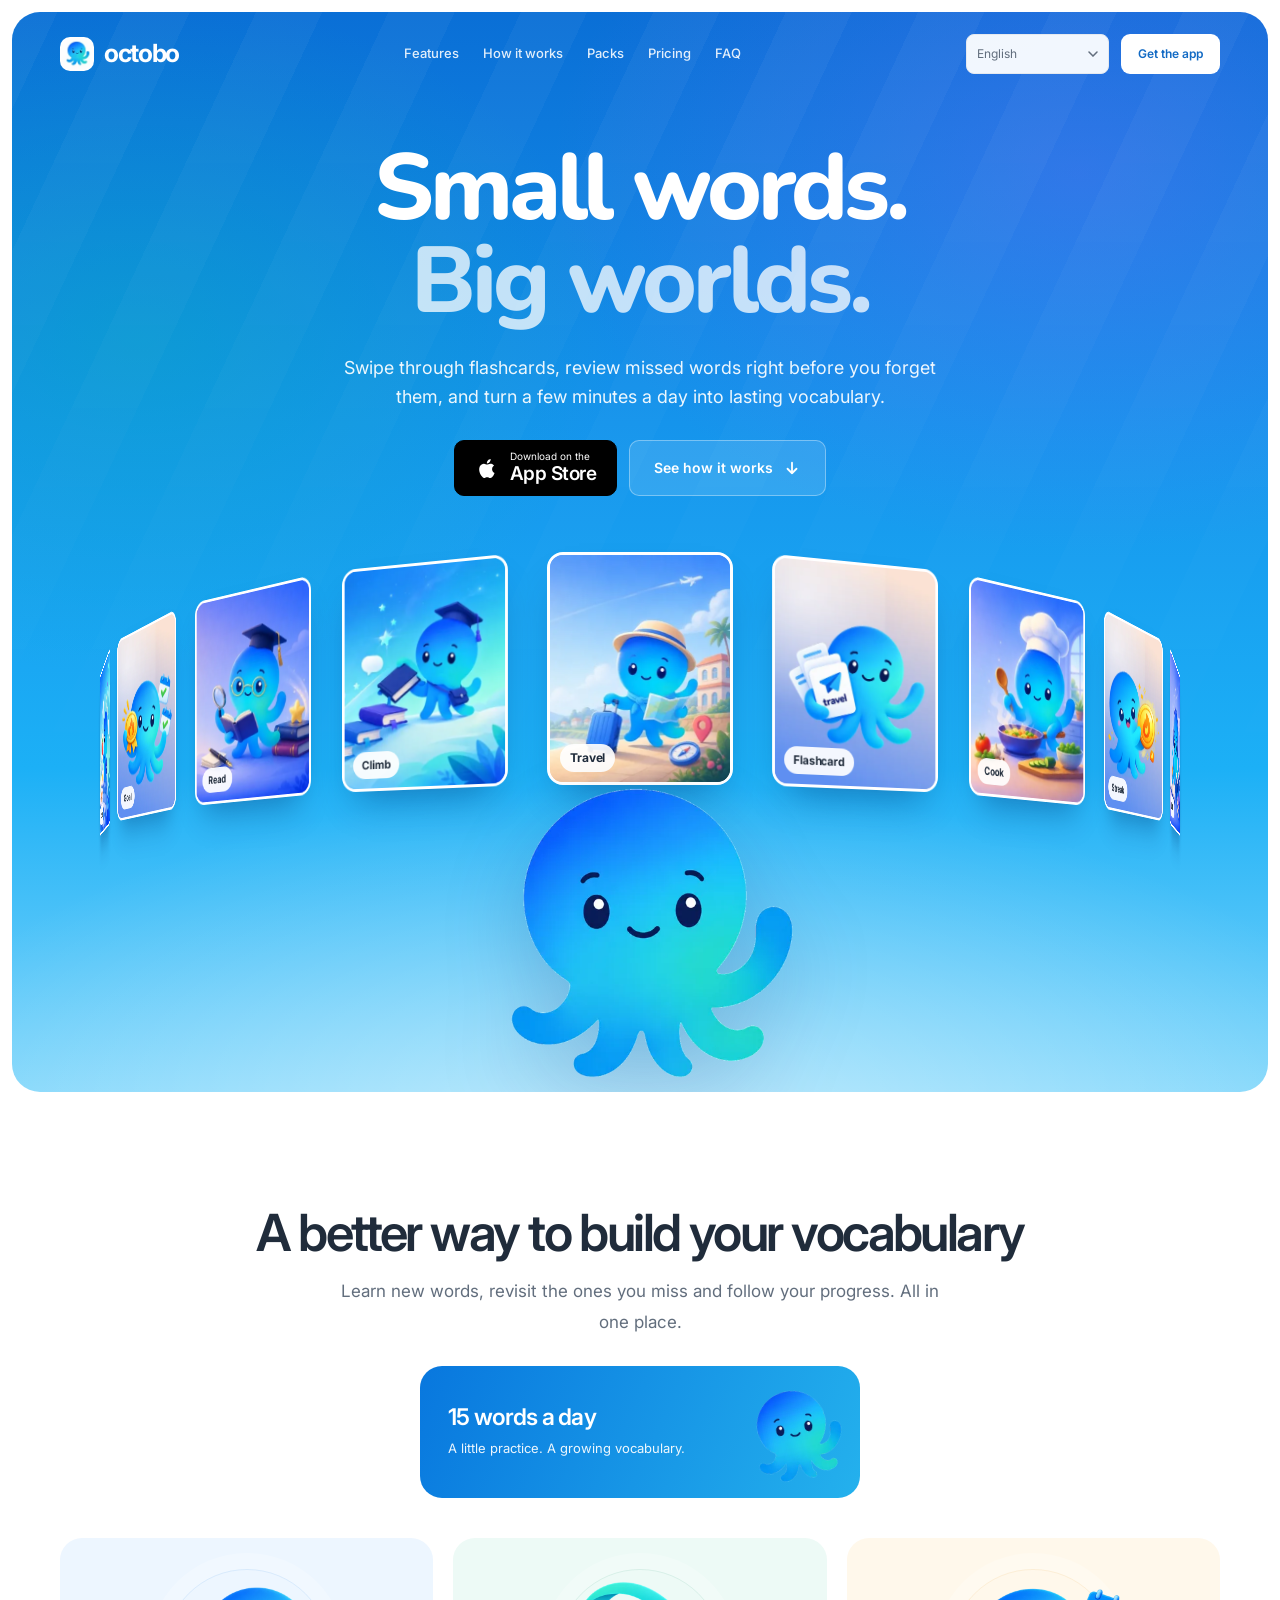
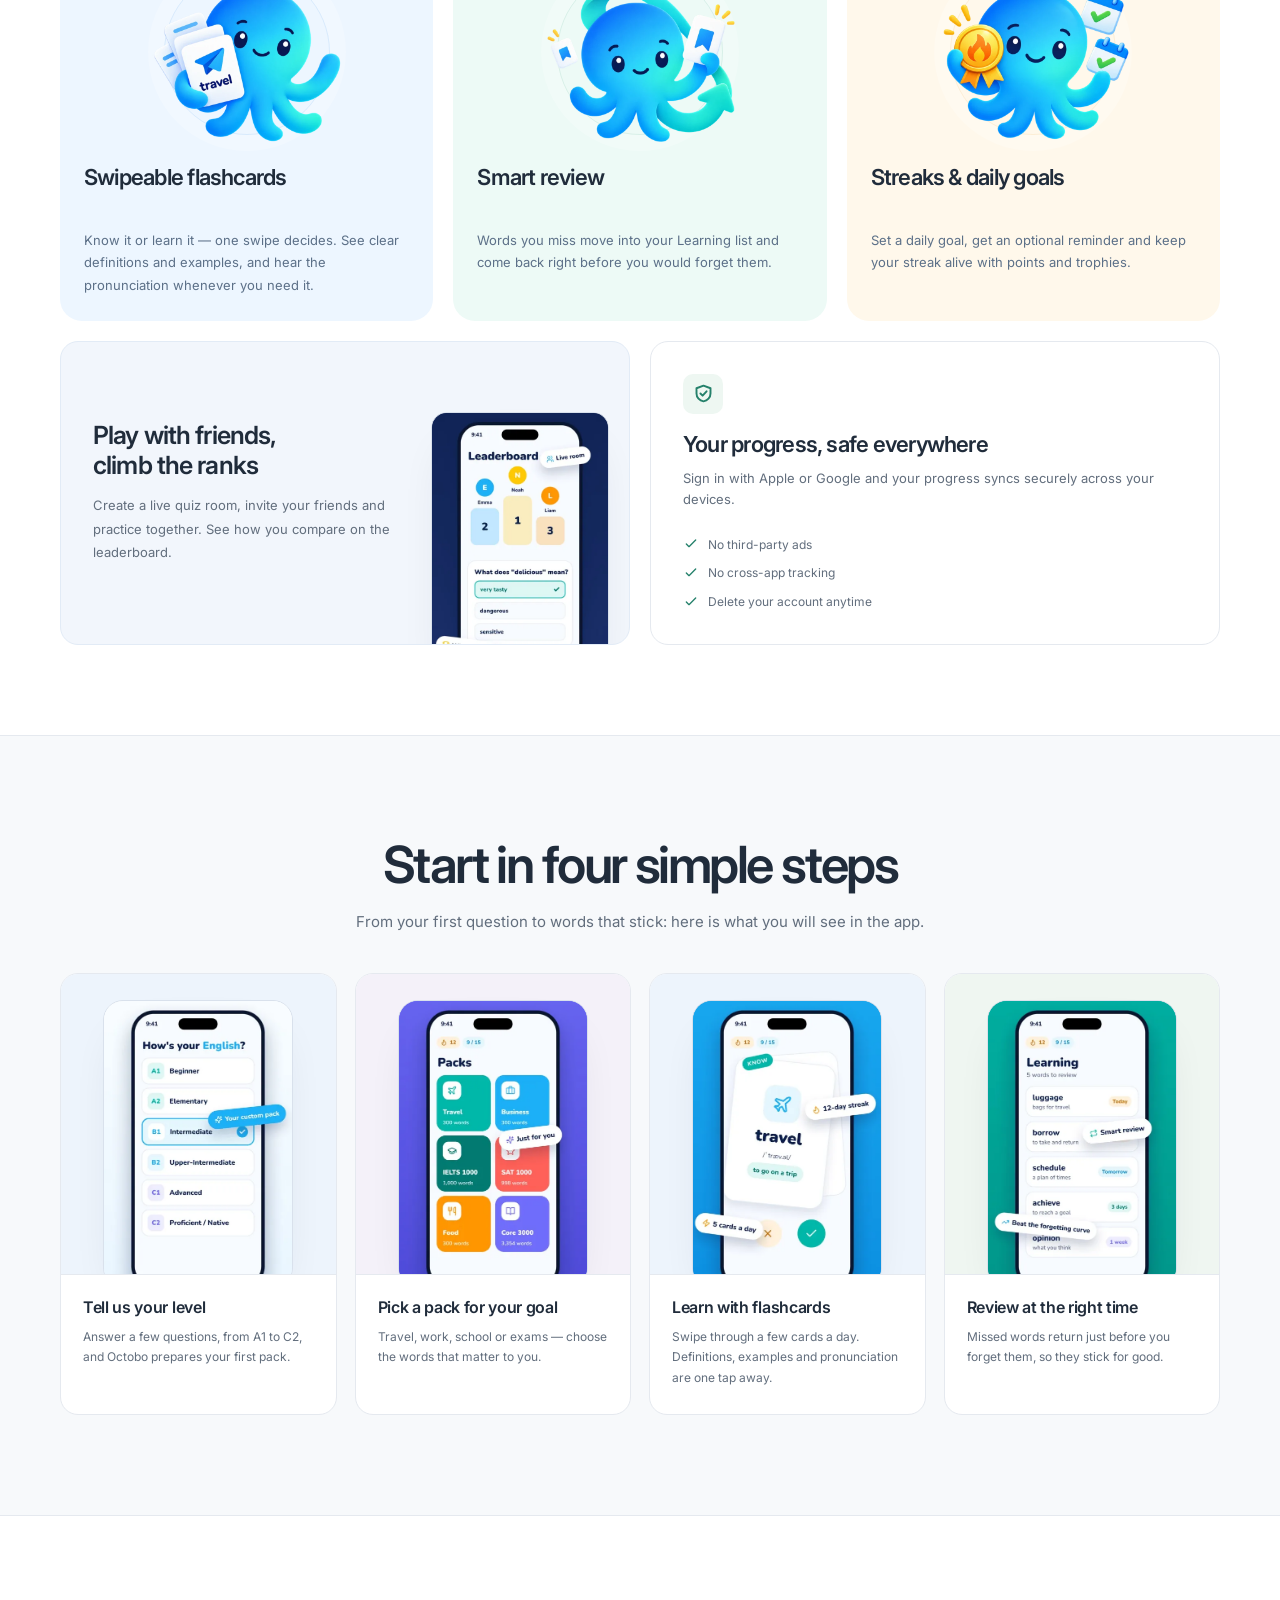
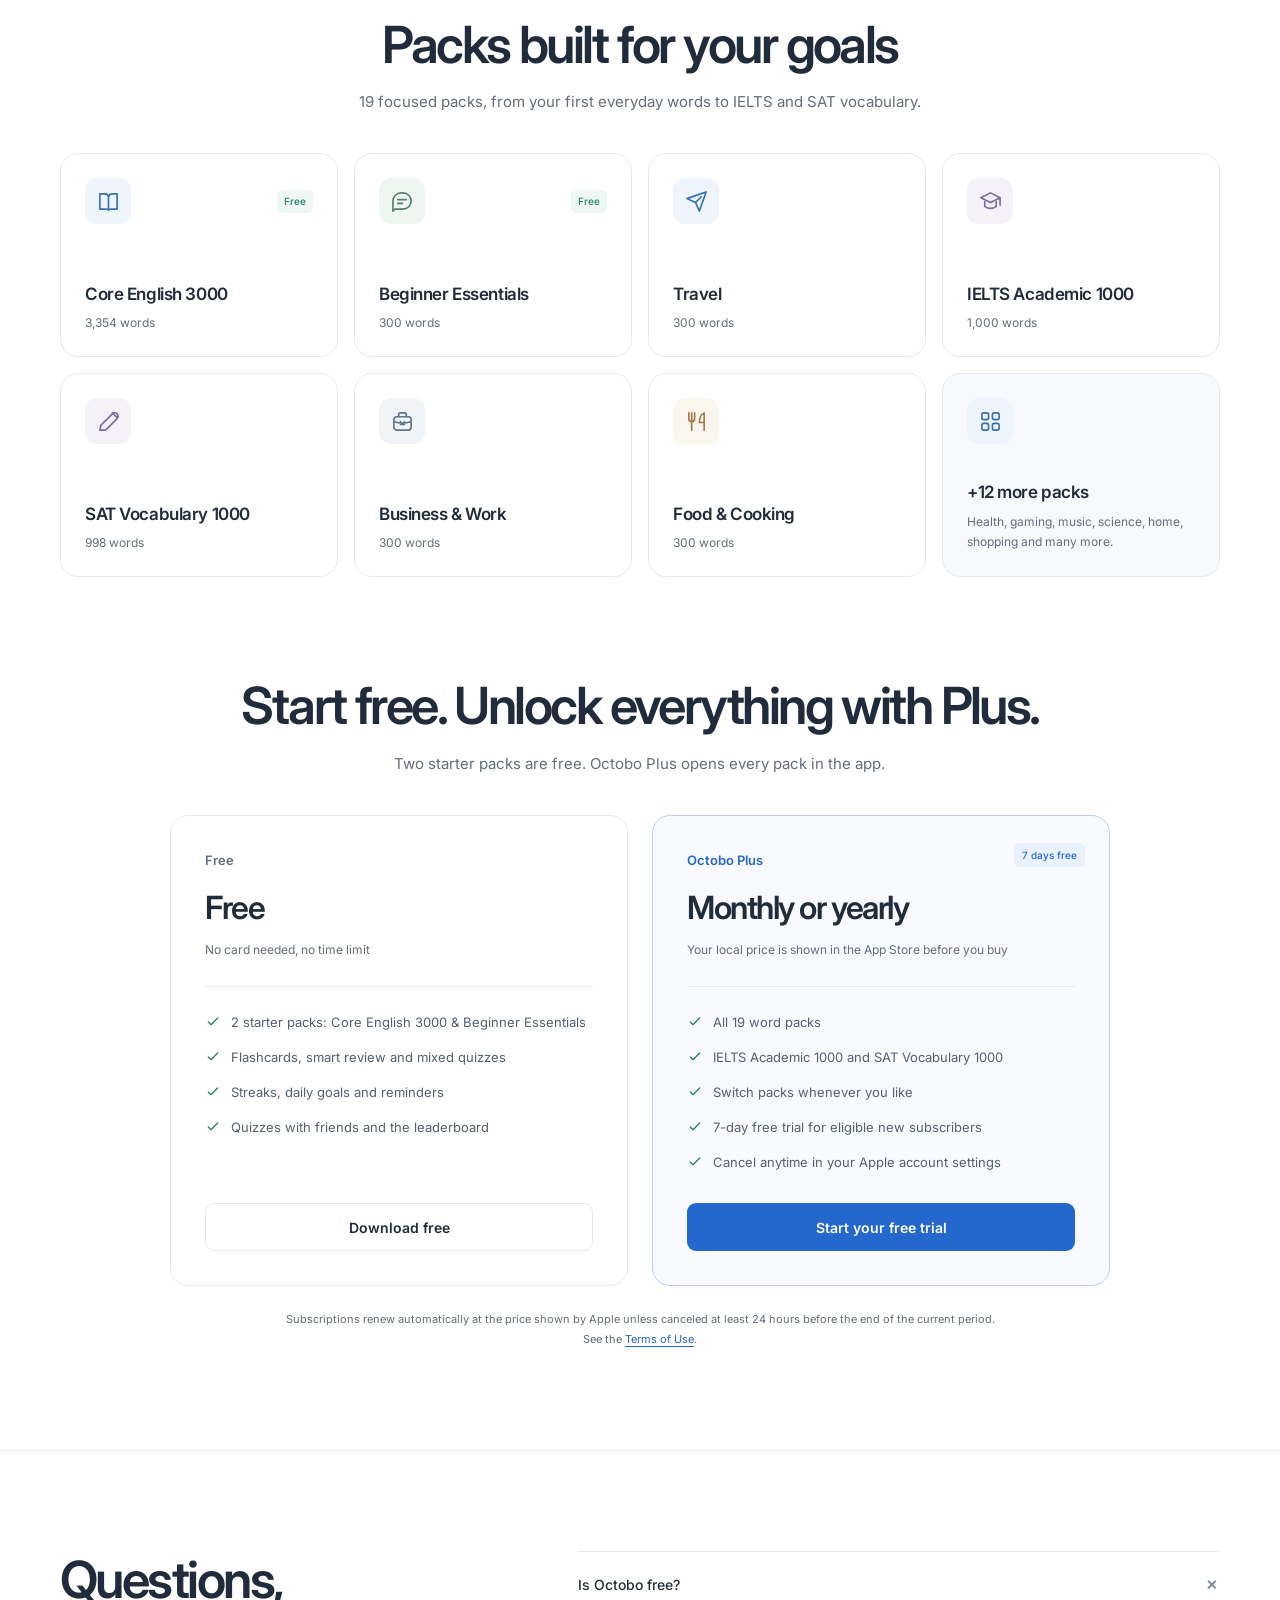
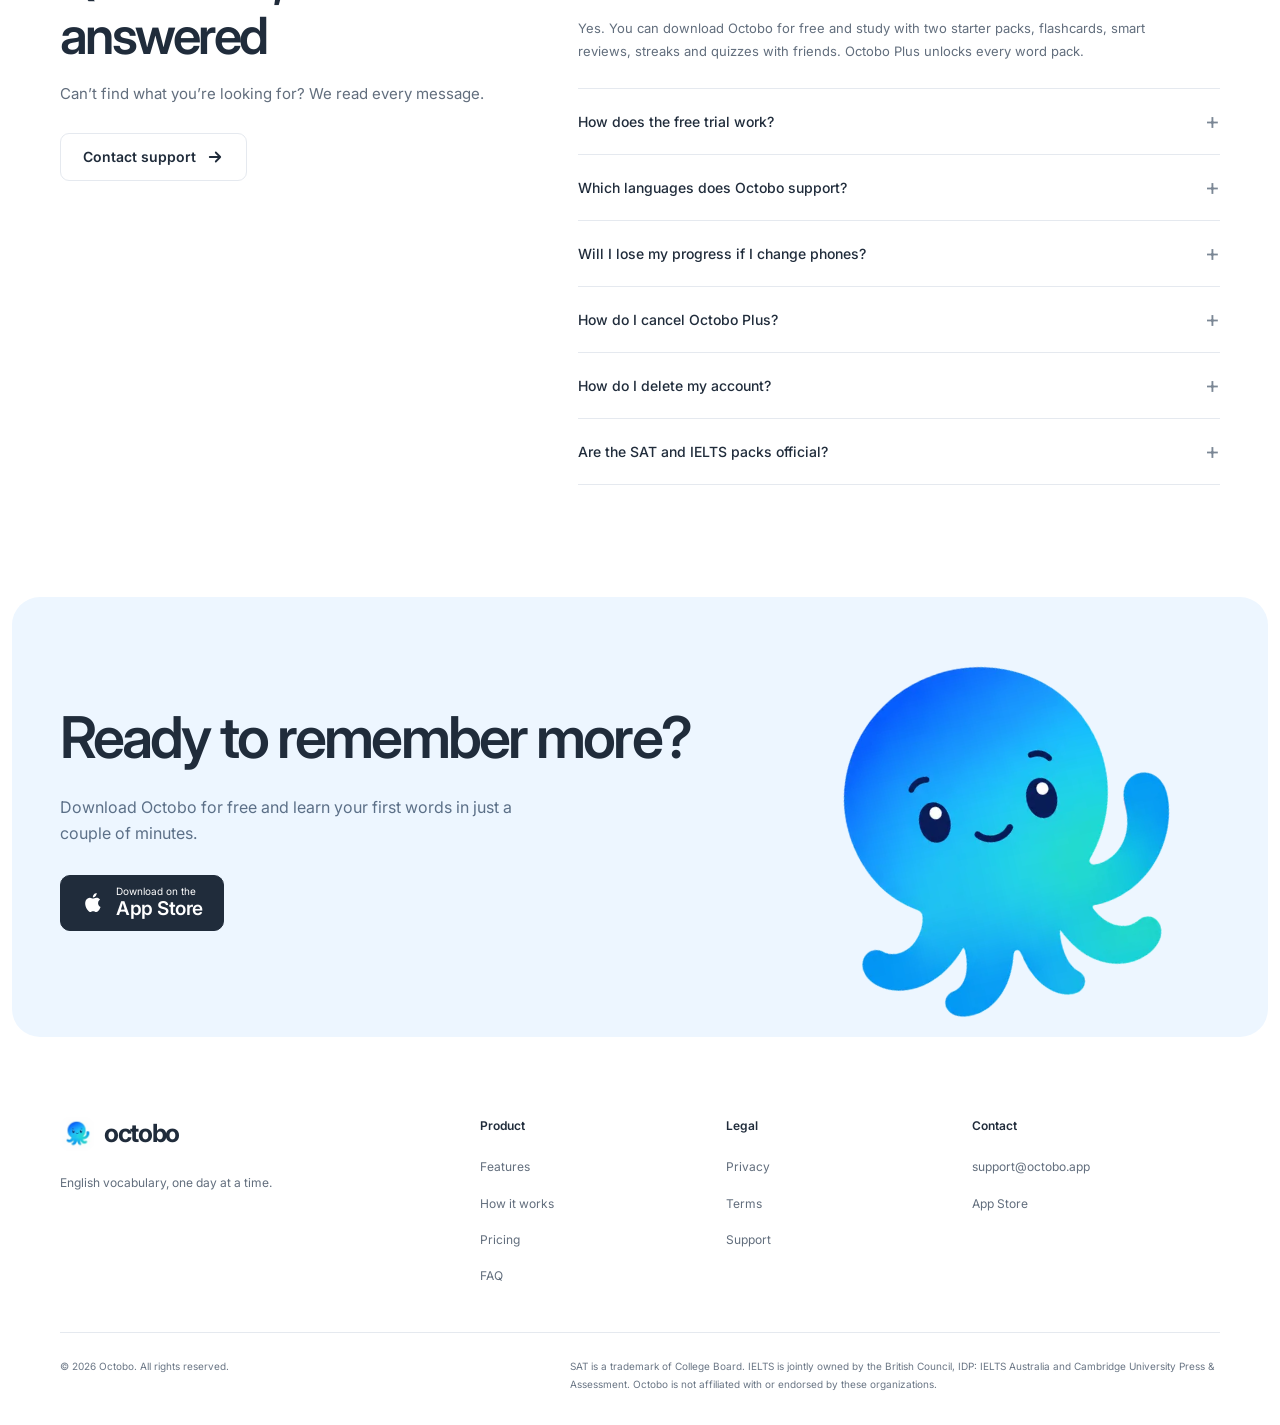
==== commit 9746bf82: "Use support@octobo.app as the support email Co-Authored-By: Claude Opus 5.5 <noreply@anthropic.com>" ====
--- a/index.html
+++ b/index.html
@@ -335,7 +335,7 @@
         <div>
           <h4 data-i18n="foot.contact">Contact</h4>
           <ul>
-            <li><a href="mailto:ea.colak0@gmail.com">ea.colak0@gmail.com</a></li>
+            <li><a href="mailto:support@octobo.app">support@octobo.app</a></li>
             <li><a href="https://apps.apple.com/app/id6791548412">App Store</a></li>
           </ul>
         </div>
